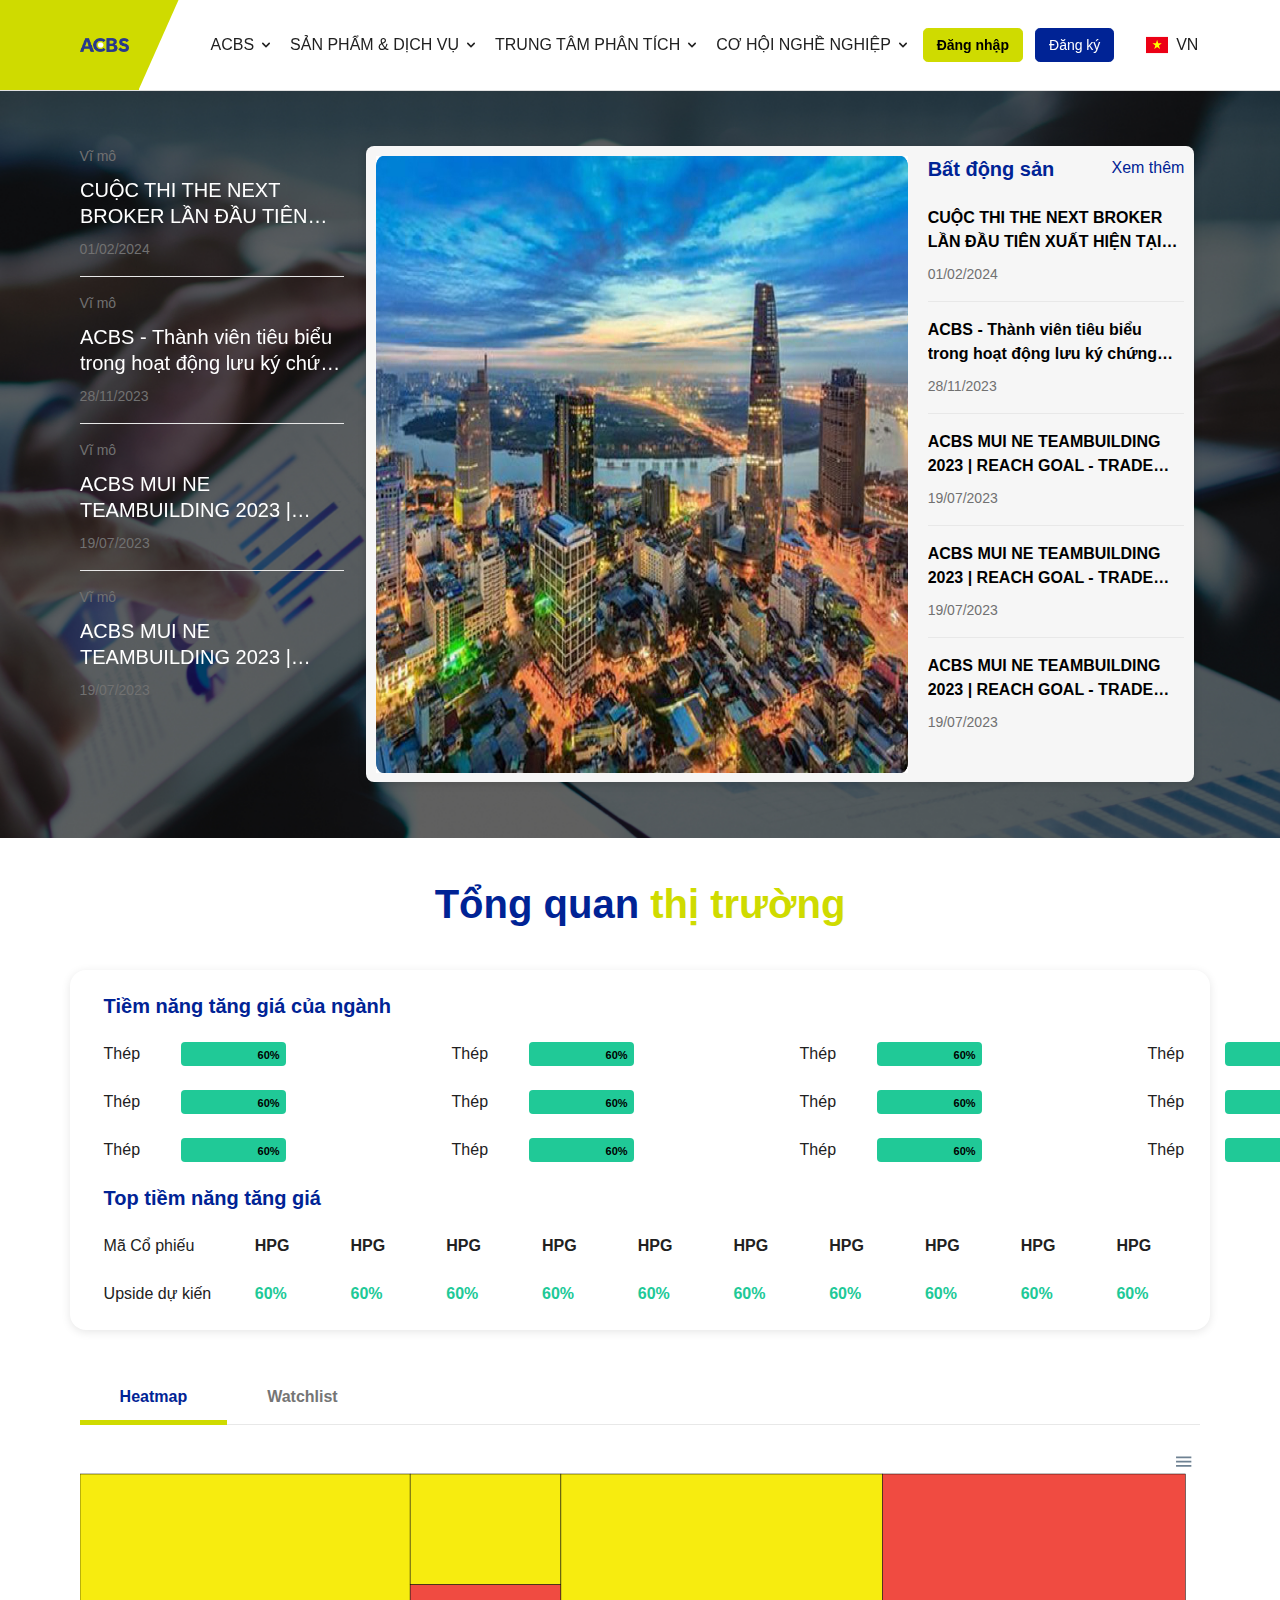
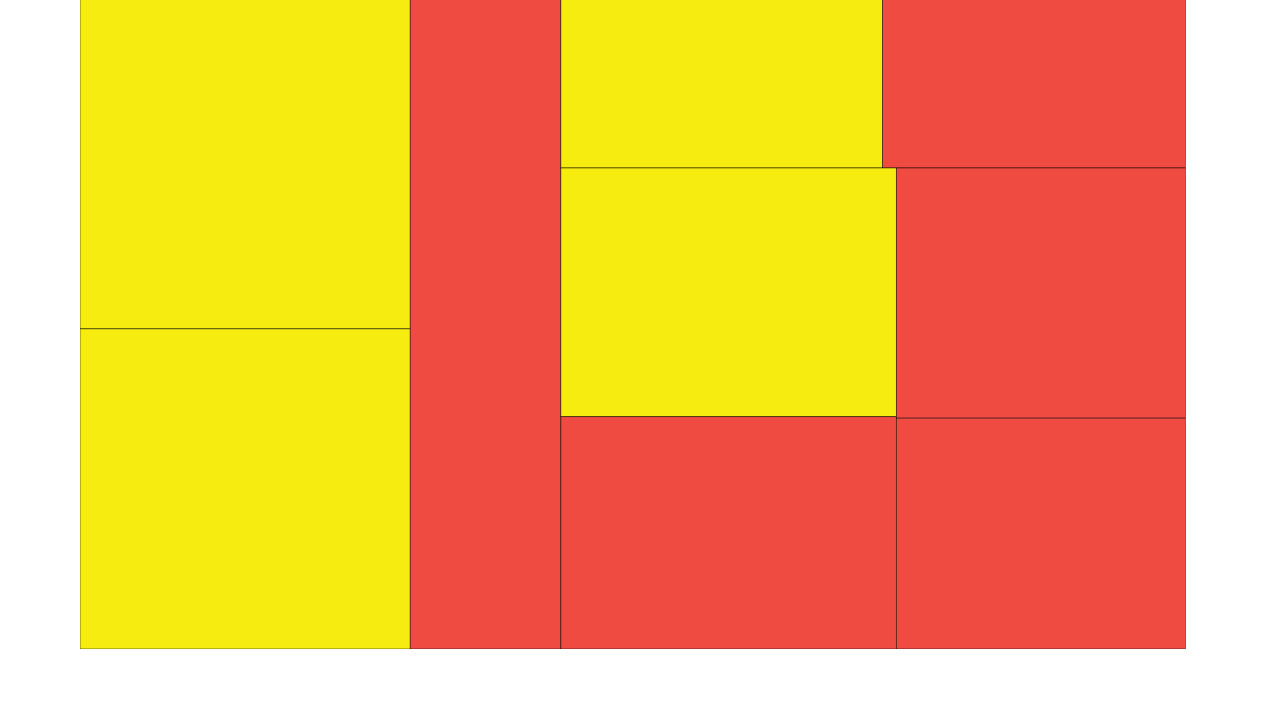
==== index.html @ 127794ec "phan tich" ====
<!DOCTYPE html>
<html lang="en">

<head>
    <meta charset="UTF-8">
    <meta name="viewport" content="width=device-width, initial-scale=1.0">
    <title>Document</title>
    <link rel="stylesheet" href="/Templates/css/bootstrap.css" />
    <link rel="stylesheet" href="/Templates/css/main.css" />
    <link rel="stylesheet" href="/Templates/css/update.css" />
    <link rel="stylesheet" href="/css//index.css">
    
    <script src="/Scripts/jquery.cookie.js"></script>
    <script src="/Scripts/jquery.validate.min.js"></script>
    <link rel="shortcut icon" type="image/png" href="/favicon-acbs.png" />
    <!-- Global site tag (gtag.js) - Google Analytics -->
    <script async src="https://www.googletagmanager.com/gtag/js?id=UA-109671357-1"></script>

</head>

<body>
    <header class="border-bottom main-nav-wrap">
        <div class="container">
            <div class="d-flex justify-content-between justify-content-lg-start main-nav">
                <div class="main-logo-bg">
                    <a href="/" class="d-flex align-items-center text-dark text-decoration-none main-logo">
                        <img src="/Templates/img/logo-1.png" alt="" class="img-fluid">
                    </a>
                </div>
                <ul class="nav ps-4 col-12 col-lg-auto me-lg-auto mb-2 justify-content-center mb-md-0 d-none d-lg-flex"
                    id="main-menu">
                    <li class="nav-item d-flex has-dropdown"><a href="#"
                            class="nav-link px-2 link-dark-blue d-flex align-items-center text-uppercase">ACBS<svg
                                xmlns="http://www.w3.org/2000/svg" class="icon size-16 ms-1" viewBox="0 0 20 20"
                                fill="currentColor">
                                <path fill-rule="evenodd"
                                    d="M5.293 7.293a1 1 0 011.414 0L10 10.586l3.293-3.293a1 1 0 111.414 1.414l-4 4a1 1 0 01-1.414 0l-4-4a1 1 0 010-1.414z"
                                    clip-rule="evenodd"></path>
                            </svg></a>
                        <div class="main-nav-mega-wrap">
                            <div class="main-nav-mega container">
                                <div class="row">
                                    <div class="col-3 megamenu__item">
                                        <div class="megamenu__item__content">
                                            <h3>Giới thiệu</h3>
                                            <p></p>
                                            <ul>
                                                <li><a href="/gioi-thieu/tong-quan">Tổng quan</a></li>
                                                <li><a href="/gioi-thieu/ban-dieu-hanh">Ban điều hành</a></li>
                                                <li><a href="/gioi-thieu/lich-su-phat-trien">Lịch sử phát triển</a></li>
                                            </ul>
                                        </div>
                                    </div>
                                    <div class="col-3 megamenu__item">
                                        <div class="megamenu__item__content">
                                            <h3>Công bố thông tin</h3>
                                            <p></p>
                                            <ul>
                                                <li><a href="/cong-bo-thong-tin">Bản tin công bố</a></li>
                                                <li><a href="/cong-bo-thong-tin/theo-ngay">Danh mục ký quỹ</a></li>
                                            </ul>
                                        </div>
                                    </div>
                                    <div class="col-3 megamenu__item">
                                        <div class="megamenu__item__content">
                                            <h3>Tin tức &amp; Sự kiện</h3>
                                            <p></p>
                                            <ul>
                                                <li><a href="/tin-tuc/thong-bao-tu-acbs">Thông báo từ ACBS</a></li>
                                                <li><a href="/tin-tuc/tin-doanh-nghiep-niem-yet">Tin doanh nghiệp niêm
                                                        yết</a></li>
                                            </ul>
                                        </div>
                                    </div>
                                    <div class="col-3 megamenu__item">
                                        <div class="megamenu__item__content">
                                            <h3>Hệ thống chi nhánh</h3>
                                            <p></p>
                                            <ul>
                                                <li><a href="/lien-he">Kết nối với chúng tôi</a></li>
                                            </ul>
                                        </div>
                                    </div>
                                </div>
                            </div>
                        </div>
                    </li>
                    <li class="nav-item d-flex has-dropdown"><a href="#"
                            class="nav-link px-2 link-dark-blue d-flex align-items-center text-uppercase">SẢN PHẨM &amp;
                            DỊCH VỤ<svg xmlns="http://www.w3.org/2000/svg" class="icon size-16 ms-1" viewBox="0 0 20 20"
                                fill="currentColor">
                                <path fill-rule="evenodd"
                                    d="M5.293 7.293a1 1 0 011.414 0L10 10.586l3.293-3.293a1 1 0 111.414 1.414l-4 4a1 1 0 01-1.414 0l-4-4a1 1 0 010-1.414z"
                                    clip-rule="evenodd"></path>
                            </svg></a>
                        <div class="main-nav-mega-wrap">
                            <div class="main-nav-mega container">
                                <div class="row">
                                    <div class="col-3 megamenu__item">
                                        <div class="megamenu__item__content">
                                            <h3>Dịch vụ chứng khoán</h3>
                                            <p> </p>
                                            <ul>
                                                <li><a href="/san-pham/ckny/quy-dinh-giao-dich-1074-P708F3CF8">Chứng
                                                        khoán niêm yết</a></li>
                                                <li><a href="/san-pham/ckny/chung-chi-quy-mo--etf-1069-PFC2C7C47">Chứng
                                                        chỉ quỹ mở &amp; ETF</a></li>
                                                <li><a
                                                        href="san-pham/ckny/trai-phieu-doanh-nghiep-rieng-le-1198-PC54E7837">Trái
                                                        phiếu doanh nghiệp</a></li>
                                            </ul>
                                        </div>
                                    </div>
                                    <div class="col-3 megamenu__item">
                                        <div class="megamenu__item__content">
                                            <h3>Tài trợ giao dịch</h3>
                                            <p> </p>
                                            <ul>
                                                <li><a href=" /san-pham/tiht/giao-dich-ky-quy-1107-PE58CC5CA">Giao dịch
                                                        ký quỹ</a></li>
                                                <li><a href="/san-pham/tiht/margint+-1108-PB9D487A3">Margin T+</a></li>
                                                <li><a href="/san-pham/tiht/ung-tien-ngay-t-1109-P8F1D4362">Ứng tiền
                                                        ngày T</a></li>
                                                <li><a href="https://acbs.com.vn/san-pham/tiht/margin14-1193-P9A3D4583">Margin
                                                        T14</a></li>
                                            </ul>
                                        </div>
                                    </div>
                                    <div class="col-3 megamenu__item">
                                        <div class="megamenu__item__content">
                                            <h3>Hỗ trợ và tiện ích</h3>
                                            <p> </p>
                                            <ul>
                                                <li><a href="/san-pham/ttgd/bieu-phi-1120-PC6036A69">Biểu phí</a></li>
                                                <li><a
                                                        href="/san-pham/ttgd/giao-dich-chung-khoan-niem-yet-1154-PE8B1CBD0">Hướng
                                                        dẫn sử dụng</a></li>
                                                <li><a href="/san-pham/ttgd/huong-dan-nha-dau-tu-moi-1121-P3A15C7D0">Hướng
                                                        dẫn nhà đầu tư mới</a></li>
                                            </ul>
                                        </div>
                                    </div>
                                    <div class="col-3 megamenu__item">
                                        <div class="megamenu__item__content">
                                            <h3>Sản phẩm định chế</h3>
                                            <p></p>
                                            <ul>
                                                <li><a href="/khach-hang-dinh-che">Xem thêm</a></li>
                                            </ul>
                                        </div>
                                    </div>
                                </div>
                            </div>
                        </div>
                    </li>
                    <li class="nav-item d-flex has-dropdown"><a href="#"
                            class="nav-link px-2 link-dark-blue d-flex align-items-center text-uppercase">TRUNG TÂM PHÂN
                            TÍCH<svg xmlns="http://www.w3.org/2000/svg" class="icon size-16 ms-1" viewBox="0 0 20 20"
                                fill="currentColor">
                                <path fill-rule="evenodd"
                                    d="M5.293 7.293a1 1 0 011.414 0L10 10.586l3.293-3.293a1 1 0 111.414 1.414l-4 4a1 1 0 01-1.414 0l-4-4a1 1 0 010-1.414z"
                                    clip-rule="evenodd"></path>
                            </svg></a>
                        <div class="main-nav-mega-wrap">
                            <div class="main-nav-mega container">
                                <div class="row">
                                    <div class="col-3 megamenu__item">
                                        <div class="megamenu__item__content">
                                            <h3>Báo cáo doanh nghiệp</h3>
                                            <p></p>
                                            <ul>
                                                <li><a href="/trung-tam-phan-tich/bao-cao-doanh-nghiep">Xem chi tiết</a>
                                                </li>
                                            </ul>
                                        </div>
                                    </div>
                                    <div class="col-3 megamenu__item">
                                        <div class="megamenu__item__content">
                                            <h3>Báo cáo tổng quan</h3>
                                            <p></p>
                                            <ul>
                                                <li><a href="/trung-tam-phan-tich/bao-cao-tong-quan">Xem chi tiết</a>
                                                </li>
                                            </ul>
                                        </div>
                                    </div>
                                    <div class="col-3 megamenu__item">
                                        <div class="megamenu__item__content">
                                            <h3>Báo cáo chứng quyền</h3>
                                            <p></p>
                                            <ul>
                                                <li><a href="/trung-tam-phan-tich/bao-cao-chung-quyen">Xem chi tiết</a>
                                                </li>
                                            </ul>
                                        </div>
                                    </div>
                                    <div class="col-3 megamenu__item">
                                        <div class="megamenu__item__content">
                                            <h3>Báo cáo ngày</h3>
                                            <p></p>
                                            <ul>
                                                <li><a href="/trung-tam-phan-tich/bao-cao-ngay">Xem chi tiết</a></li>
                                            </ul>
                                        </div>
                                    </div>
                                </div>
                            </div>
                        </div>
                    </li>
                    <li class="nav-item d-flex has-dropdown"><a href="#"
                            class="nav-link px-2 link-dark-blue d-flex align-items-center text-uppercase">CƠ HỘI NGHỀ
                            NGHIỆP<svg xmlns="http://www.w3.org/2000/svg" class="icon size-16 ms-1" viewBox="0 0 20 20"
                                fill="currentColor">
                                <path fill-rule="evenodd"
                                    d="M5.293 7.293a1 1 0 011.414 0L10 10.586l3.293-3.293a1 1 0 111.414 1.414l-4 4a1 1 0 01-1.414 0l-4-4a1 1 0 010-1.414z"
                                    clip-rule="evenodd"></path>
                            </svg></a>
                        <div class="main-nav-mega-wrap">
                            <div class="main-nav-mega container">
                                <div class="row">
                                    <div class="col-3 megamenu__item">
                                        <div class="megamenu__item__content">
                                            <h3>Tin tuyển dụng</h3>
                                            <p></p>
                                            <ul>
                                                <li><a href="/danh-sach-tuyen-dung">Các cơ hội nghề nghiệp</a></li>
                                                <li><a href="/chuyen-trang-tuyen-dung">Cẩm nang việc làm</a></li>
                                            </ul>
                                        </div>
                                    </div>
                                    <div class="col-3 megamenu__item">
                                        <div class="megamenu__item__content">
                                            <h3>Blog tuyển dụng</h3>
                                            <p></p>
                                            <ul>
                                                <li><a href="/blog-tuyen-dung/moi-truong-lam-viec-acbs">Môi trường làm
                                                        việc ACBS</a></li>
                                                <li><a href="/blog-tuyen-dung/goc-thuc-tap-sinh">Góc thực tập sinh</a>
                                                </li>
                                            </ul>
                                        </div>
                                    </div>
                                    <div class="col-3 megamenu__item">
                                        <div class="megamenu__item__content">
                                            <h3>The Next Broker</h3>
                                            <p></p>
                                            <ul>
                                                <li><a href="https://thenextbroker.acbs.com.vn">Xem chi tiết</a></li>
                                            </ul>
                                        </div>
                                    </div>
                                </div>
                            </div>
                        </div>
                    </li>
                </ul>
                <div class="col-12 col-lg-auto mb-3 mb-lg-0 align-self-center d-none d-lg-block">
                    <a target="_blank" href="https://smart.acbs.com.vn/login"
                        class="btn btn-sm btn-primary-2 mx-1 Common_Text_8" style="text-decoration:none;">Đăng nhập</a>
                    <a target="_blank" href="https://s-eyes.acbs.com.vn/"
                        class="btn btn-sm btn-primary mx-1 Common_Text_9" style="text-decoration:none;">Đăng ký</a>
                </div>
                <div class="dropdown text-end ms-4 align-self-center d-lg-block">
                    <a href="#"
                        class="d-flex align-items-center link-dark-blue text-decoration-none py-2 px-1 flag-language-active"
                        id="dropdownUser1" data-bs-toggle="dropdown" aria-expanded="false"><img
                            src="/Templates/img/flag/flag-vn.svg" alt="Viet nam" class="" width="22" height="22">
                        <div class="ms-2 me-1">VN</div> <svg xmlns="http://www.w3.org/2000/svg" class="icon size-16"
                            viewBox="0 0 20 20" fill="currentColor">
                            <path fill-rule="evenodd"
                                d="M5.293 7.293a1 1 0 011.414 0L10 10.586l3.293-3.293a1 1 0 111.414 1.414l-4 4a1 1 0 01-1.414 0l-4-4a1 1 0 010-1.414z"
                                clip-rule="evenodd"></path>
                        </svg>
                    </a>
                    <ul class="dropdown-menu text-small acb-dropdown dropdown-menu-end" aria-labelledby="dropdownUser1"
                        style="">
                        <li class="">
                            <a class="dropdown-item d-flex align-items-center py-1 flag-language flag-language-vn current"
                                href="#" onclick="changeLang(this, 'VN');">
                                <img src="/Templates/img/flag/flag-vn.svg" alt="Viet nam" class="" width="22"
                                    height="22">
                                <div class="ms-2 me-1 font-sm">Tiếng Việt</div>
                            </a>
                        </li>
                        <li class="">
                            <a class="dropdown-item d-flex align-items-center py-1 flag-language flag-language-en"
                                href="#" onclick="changeLang(this, 'EN');">
                                <img src="/Templates/img/flag/flag-gb.svg" alt="English" class="" width="22"
                                    height="22">
                                <div class="ms-2 me-1 font-sm">Tiếng Anh</div>
                            </a>
                        </li>
                    </ul>
                </div>
                <div class="align-self-center d-block d-lg-none">
                    <button class="hamburger hamburger--squeeze main-menu-hamburger mt-2" type="button"
                        data-bs-toggle="offcanvas" data-bs-target="#offcanvasRight" aria-controls="offcanvasRight">
                        <span class="hamburger-box">
                            <span class="hamburger-inner"></span>
                        </span>
                    </button>
                </div>
            </div>
        </div>
    </header>
    <section class="page-heading is-big banner-img"
        style="background-image: url(&quot;img/phan-tich-chung-khoan-header.jpg&quot;);">
        <div class="container ">
            <div class=" justify-content-center">
                <div class="d-flex justify-content-between">
                    <div class="col-12 col-lg-4 col-xl-3 pr-3 ">
                        <div class="news-widget">
                            <div class="news-widget-title-and-links pb-4">

                                <ul class="relevant-news-list" id="cat-r-mtlv">
                                    <li class="py-3">
                                        <div class="news-type"> Vĩ mô </div>
                                        <a href="/blog-tuyen-dung/chi-tiet/cuoc-thi-the-next-broker-lan-dau-tien-xuat-hien-tai-acbs-1015000030-B8D0D5827"
                                            class="h5 fw-normal mb-0 text-white reveal  banner-short-desc show link-news ">
                                            CUỘC THI THE NEXT BROKER LẦN ĐẦU TIÊN XUẤT HIỆN TẠI ACBS </a>
                                        <div class="news-date"> 01/02/2024 </div>
                                    </li>
                                    <li class="py-3">
                                        <div class="news-type"> Vĩ mô </div>
                                        <a href="/blog-tuyen-dung/chi-tiet/acbs---thanh-vien-tieu-bieu-trong-hoat-dong-luu-ky-chung-khoan-nam-2023--1015000029-BAC1204FF"
                                            class="h5 fw-normal mb-0 text-white reveal  banner-short-desc show link-news ">
                                            ACBS - Thành viên tiêu biểu trong hoạt động lưu ký chứng khoán năm 2023 </a>
                                        <div class="news-date"> 28/11/2023 </div>
                                    </li>
                                    <li class="py-3">
                                        <div class="news-type"> Vĩ mô </div>
                                        <a href="/blog-tuyen-dung/chi-tiet/acbs-mui-ne-teambuilding-2023-|-reach-goal---trade-squad-1015000028-B144E2929"
                                            class="h5 fw-normal mb-0 text-white reveal  banner-short-desc show link-news ">
                                            ACBS MUI NE TEAMBUILDING 2023 | REACH GOAL - TRADE SQUAD </a>
                                        <div class="news-date"> 19/07/2023 </div>
                                    </li>
                                    <li class="py-3">
                                        <div class="news-type"> Vĩ mô </div>
                                        <a href="/blog-tuyen-dung/chi-tiet/acbs-mui-ne-teambuilding-2023-|-reach-goal---trade-squad-1015000028-B144E2929"
                                            class="h5 fw-normal mb-0 text-white reveal  banner-short-desc show link-news ">
                                            ACBS MUI NE TEAMBUILDING 2023 | REACH GOAL - TRADE SQUAD </a>
                                        <div class="news-date"> 19/07/2023 </div>
                                    </li>
                                </ul>
                                <!-- LOAD MORE BUTTON -->
                                <div class="mt-3 d-flex flex-column justify-content-center">
                                    <div class="loadmore-cta loadmore-cta--small" style="display: none;">
                                        <a href="/blog-tuyen-dung/moi-truong-lam-viec-acbs"
                                            class="h5 fw-normal mb-0 text-white reveal mt-3 banner-short-desc show"></a>

                                    </div>
                                </div>
                            </div>

                        </div>
                    </div>
                    <div class="col-12 col-lg-8 col-xl-9 pl-3 p-3">
                        <div class=" layout-news-outstanding row">
                            <div class="col-12 col-lg-7 col-xl-8">
                                <img src="img/bat-dong-san.jpg" alt="" class="img-news-outstanding ">
                            </div>
                            <div class="col-12 col-lg-5 col-xl-4">
                                <div class="d-flex justify-content-between">
                                    <div class="text-primary h5 fw-bold"> Bất động sản</div>
                                    <div class="dd"><a href="#">Xem thêm</a></div>
                                </div>
                                <div class="news-widget">
                                    <div class="news-widget-title-and-links pb-4">

                                        <ul class="relevant-news-list" id="cat-r-mtlv">
                                            <li class="py-3 "> <a
                                                    href="/blog-tuyen-dung/chi-tiet/cuoc-thi-the-next-broker-lan-dau-tien-xuat-hien-tai-acbs-1015000030-B8D0D5827"
                                                    class="nacbs-title link-news-outstanding  "> CUỘC THI THE NEXT
                                                    BROKER LẦN ĐẦU TIÊN
                                                    XUẤT HIỆN TẠI ACBS </a>
                                                <div class="news-date"> 01/02/2024 </div>
                                            </li>
                                            <li class="py-3 "> <a
                                                    href="/blog-tuyen-dung/chi-tiet/acbs---thanh-vien-tieu-bieu-trong-hoat-dong-luu-ky-chung-khoan-nam-2023--1015000029-BAC1204FF"
                                                    class="nacbs-title link-news-outstanding  "> ACBS - Thành viên tiêu
                                                    biểu trong hoạt
                                                    động lưu ký chứng khoán năm 2023 </a>
                                                <div class="news-date"> 28/11/2023 </div>
                                            </li>
                                            <li class="py-3 "> <a
                                                    href="/blog-tuyen-dung/chi-tiet/acbs-mui-ne-teambuilding-2023-|-reach-goal---trade-squad-1015000028-B144E2929"
                                                    class="nacbs-title link-news-outstanding  "> ACBS MUI NE
                                                    TEAMBUILDING 2023 | REACH
                                                    GOAL - TRADE SQUAD </a>
                                                <div class="news-date"> 19/07/2023 </div>
                                            </li>
                                            <li class="py-3 "> <a
                                                    href="/blog-tuyen-dung/chi-tiet/acbs-mui-ne-teambuilding-2023-|-reach-goal---trade-squad-1015000028-B144E2929"
                                                    class="nacbs-title link-news-outstanding  "> ACBS MUI NE
                                                    TEAMBUILDING 2023 | REACH
                                                    GOAL - TRADE SQUAD </a>
                                                <div class="news-date"> 19/07/2023 </div>
                                            </li>
                                            <li class="py-3 "> <a
                                                    href="/blog-tuyen-dung/chi-tiet/acbs-mui-ne-teambuilding-2023-|-reach-goal---trade-squad-1015000028-B144E2929"
                                                    class="nacbs-title link-news-outstanding  "> ACBS MUI NE
                                                    TEAMBUILDING 2023 | REACH
                                                    GOAL - TRADE SQUAD </a>
                                                <div class="news-date"> 19/07/2023 </div>
                                            </li>
                                        </ul>
                                        <!-- LOAD MORE BUTTON -->

                                    </div>

                                </div>

                            </div>


                        </div>

                    </div>
                </div>
            </div>
        </div>
    </section>
    <section class="py-40">
        <div class="container px-4 px-md-3 text-center">
            <h2 class="h1 fw-bold text-primary mb-0">
                Tổng quan<span class="text-primary-2"> thị trường</span>
            </h2>
        </div>

    </section>
    <section>
        <div class="container">
            <div class="row layout-total-official-field">
                <div class="w-100">
                    <h5 class="text-base text-primary font-semibold w-100">Tiềm năng tăng giá của ngành</h5>
                    <div class="layout-potential-growth-branch">
                        <div class="d-flex justify-content-between">
                            Thép
                            <div class="percent-100">
                                <div class="hundredth-number">
                                    60%
                                </div>

                            </div>
                        </div>
                        <div class="d-flex justify-content-between">
                            Thép
                            <div class="percent-100">
                                <div class="hundredth-number">
                                    60%
                                </div>

                            </div>
                        </div>
                        <div class="d-flex justify-content-between">
                            Thép
                            <div class="percent-100">
                                <div class="hundredth-number">
                                    60%
                                </div>

                            </div>
                        </div>
                        <div class="d-flex justify-content-between">
                            Thép
                            <div class="percent-100">
                                <div class="hundredth-number">
                                    60%
                                </div>

                            </div>
                        </div>
                        <div class="d-flex justify-content-between">
                            Thép
                            <div class="percent-100">
                                <div class="hundredth-number">
                                    60%
                                </div>

                            </div>
                        </div>
                        <div class="d-flex justify-content-between">
                            Thép
                            <div class="percent-100">
                                <div class="hundredth-number">
                                    60%
                                </div>

                            </div>
                        </div>
                        <div class="d-flex justify-content-between">
                            Thép
                            <div class="percent-100">
                                <div class="hundredth-number">
                                    60%
                                </div>

                            </div>
                        </div>
                        <div class="d-flex justify-content-between">
                            Thép
                            <div class="percent-100">
                                <div class="hundredth-number">
                                    60%
                                </div>

                            </div>
                        </div>
                        <div class="d-flex justify-content-between">
                            Thép
                            <div class="percent-100">
                                <div class="hundredth-number">
                                    60%
                                </div>

                            </div>
                        </div>
                        <div class="d-flex justify-content-between">
                            Thép
                            <div class="percent-100">
                                <div class="hundredth-number">
                                    60%
                                </div>

                            </div>
                        </div>
                        <div class="d-flex justify-content-between">
                            Thép
                            <div class="percent-100">
                                <div class="hundredth-number">
                                    60%
                                </div>

                            </div>
                        </div>
                        <div class="d-flex justify-content-between">
                            Thép
                            <div class="percent-100">
                                <div class="hundredth-number">
                                    60%
                                </div>

                            </div>
                        </div>

                    </div>
                </div>
                <div class="w-100 d-flex flex flex-wrap w-100 gap-4">
                    <div class="text-base text-primary font-semibold w-100">Top tiềm năng tăng giá</div>
                    <div class="layout-potential-price-increase">
                        <div class="d-flex flex flex-wrap w-176 gap-4 ">
                            <div class="w-100 ">Mã Cổ phiếu</div>
                            <div class="w-100">Upside dự kiến</div>
                        </div>
                        <div class="w-100 d-flex justify-content-between">
                            <div class="d-flex flex flex-wrap w-60 gap-4 ">
                                <div class="w-100 fw-bold">HPG</div>
                                <div class="w-100 fw-bold text-green">60%</div>
                            </div>
                            <div class="d-flex flex flex-wrap w-60 gap-4 ">
                                <div class="w-100 fw-bold">HPG</div>
                                <div class="w-100 fw-bold text-green">60%</div>
                            </div>
                            <div class="d-flex flex flex-wrap w-60 gap-4 ">
                                <div class="w-100 fw-bold">HPG</div>
                                <div class="w-100 fw-bold text-green">60%</div>
                            </div>
                            <div class="d-flex flex flex-wrap w-60 gap-4 ">
                                <div class="w-100 fw-bold">HPG</div>
                                <div class="w-100 fw-bold text-green">60%</div>
                            </div>
                            <div class="d-flex flex flex-wrap w-60 gap-4 ">
                                <div class="w-100 fw-bold">HPG</div>
                                <div class="w-100 fw-bold text-green">60%</div>
                            </div>
                            <div class="d-flex flex flex-wrap w-60 gap-4 ">
                                <div class="w-100 fw-bold">HPG</div>
                                <div class="w-100 fw-bold text-green">60%</div>
                            </div>

                            <div class="d-flex flex flex-wrap w-60 gap-4 ">
                                <div class="w-100 fw-bold">HPG</div>
                                <div class="w-100 fw-bold text-green">60%</div>
                            </div>
                            <div class="d-flex flex flex-wrap w-60 gap-4 ">
                                <div class="w-100 fw-bold">HPG</div>
                                <div class="w-100 fw-bold text-green">60%</div>
                            </div>
                            <div class="d-flex flex flex-wrap w-60 gap-4 ">
                                <div class="w-100 fw-bold">HPG</div>
                                <div class="w-100 fw-bold text-green">60%</div>
                            </div>
                            <div class="d-flex flex flex-wrap w-60 gap-4 ">
                                <div class="w-100 fw-bold">HPG</div>
                                <div class="w-100 fw-bold text-green">60%</div>
                            </div>
                        </div>
                    </div>
                </div>
            </div>
        </div>

    </section>
    <section class="py-40">
        <div class="container">
            <ul class="nav nav-pills mb-4 navtabs-s1" role="tablist">
                <li class="nav-item">
                    <a class="nav-link active" href="#heatmap"   id="heatmap-tab" data-toggle="tab"  aria-controls="heatmap" aria-selected="true"><span
                            class="AnalysisCenter_Text_14">Heatmap</span></a>
                </li>
                <li class="nav-item">
                    <a class="nav-link " href="#watchlist"  id="watchlist-tab" data-toggle="tab"  aria-controls="watchlist" aria-selected="true"><span
                            class="AnalysisCenter_Text_15">Watchlist</span></a>
                </li>
            </ul>
            <div class="tab-content" id="myTabContent">
                <div class="tab-pane fade show active" id="heatmap" role="tabpanel" aria-labelledby="heatmap-tab">
                    <div id="chart">

                    </div>
                </div>
                <div class="tab-pane fade" id="watchlist" role="tabpanel" aria-labelledby="watchlist-tab">..safsd.</div>
                
              </div>
        </div>
        
    </section>
     
    <script src="/Templates/js/popper.min.js"></script>
    <script src="/Templates/js/bootstrap.min.js"></script>
    <script src="/Templates/js/simple-scrollbar.min.js"></script>
    <script src="/Templates/js/swiper-bundle.min.js"></script>
    <script src="/Templates/js/bootstrap-select.min.js"></script>
    <script src="/Templates/js/bootstrap-datepicker.min.js"></script>
    <script src="/Templates/js/bootstrap-datepicker.vi.min.js"></script>
    <!-- <script defer src="js/counterup.js"></script> -->
    <script src="/Scripts/index.js"></script>
    <script src="/Templates/js/main.js"></script>
    <script src="/Scripts/Apps/app.js?v=2024061713"></script>
    <script src="/mokupData//get-stock-code.js"></script>
    <script src="/js/apexcharts.js"></script>
    <script src="/mokupData/datamapTree.js"></script>
    <script src="/js/treemap.js"></script>
</body>

</html>
---- Templates/css/main.css ----
@charset "UTF-8";
:root {
    --header-height: 90px;
}

@media (max-width: 1199.98px) {
    :root {
        --header-height: 70px;
    }
}

@media (max-width: 991.98px) {
    :root {
        --header-height: 60px;
    }
}

a {
    transition: color 0.1s ease-in;
}

.link-dark-blue {
    color: var(--bs-gray-900);
}

.link-dark-blue:focus,
.link-dark-blue:hover {
    color: var(--bs-primary);
}

.link-white-lemon {
    color: #fff;
}

.link-white-lemon:focus,
.link-white-lemon:hover {
    color: var(--bs-primary-2);
}

.svg-icon {
    display: inline-block;
    font-size: inherit;
    height: 1em;
    width: 1em;
    overflow: visible;
    vertical-align: -0.125em;
}

.svg-icon.icon-medium {
    height: 1.25em;
    width: 1.25em;
    vertical-align: -15%;
}

.reveal {
    opacity: 0;
    transform: translateY(40px);
    transition: transform 1.5s cubic-bezier(0.19, 1, 0.22, 1), opacity 1s cubic-bezier(0.19, 1, 0.22, 1);
    transition-delay: 0.2s;
    will-change: transform;
}

.reveal.show {
    opacity: 1;
    transform: translateY(0);
}

.page-s1 {
    padding-top: 80px;
}

.heading-s1 {
    position: relative;
    z-index: 1;
    display: flex;
    align-items: center;
    margin-bottom: 1rem;
}

.heading-s1:after {
    content: "";
    margin-left: 20px;
    height: 1px;
    width: 100%;
    background-color: var(--bs-primary-2);
}

.heading-s1-tt {
    white-space: nowrap;
    margin-bottom: 0;
}

.font-sm {
    font-size: 0.875rem;
}

.fs-14 {
    font-size: 14px;
}

.fs-12 {
    font-size: 12px;
}

.w-100 {
    width: 100%;
}

.text-gray-100 {
    color: var(--bs-gray-100);
}

.text-gray-200 {
    color: var(--bs-gray-200);
}

.text-gray-300 {
    color: var(--bs-gray-300);
}

.text-gray-400 {
    color: var(--bs-gray-400);
}

.text-gray-500 {
    color: var(--bs-gray-500);
}

.text-gray-600 {
    color: var(--bs-gray-600);
}

.text-gray-700 {
    color: var(--bs-gray-700);
}

.text-gray-800 {
    color: var(--bs-gray-800);
}

.text-gray-900 {
    color: var(--bs-gray-900);
}

.lead {
    font-size: 1.125rem;
}

@media (max-width: 575.98px) {
    .lead {
        font-size: 1rem;
    }
}

.section-normal {
    padding: 90px 0;
}

.section-normal.less-space {
    padding: 50px 0;
}

.section-normal-title {
    margin-bottom: 40px;
}

@media (max-width: 575.98px) {
    .section-normal {
        padding: 40px 0;
    }
    .section-normal.less-space {
        padding: 30px 0;
    }
    .section-normal-title {
        margin-bottom: 30px;
    }
}

.line-camp3 {
    display: -webkit-box;
    -webkit-line-clamp: 3;
    -webkit-box-orient: vertical;
    overflow: hidden;
}

.tag {
    display: inline-block;
    height: 22px;
    line-height: 22px;
    text-align: center;
    padding: 0 8px;
    font-weight: 700;
}

.tag .icon {
    vertical-align: -10%;
}

.tag-green {
    background-color: #cfdb00;
    color: rgba(0, 0, 0, 0.85);
}

.tag-red {
    background-color: #dc3545;
    background-color: #7f00d1;
    color: rgba(255, 255, 255, 0.85);
}

.tag-black {
    background-color: rgba(0, 0, 0, 0.9);
    color: #fff;
}

html {
    -moz-osx-font-smoothing: grayscale;
    text-rendering: optimizeLegibility;
}

.page-heading {
    min-height: 320px;
    padding: 40px 0;
    display: flex;
    align-items: center;
    justify-content: center;
    background-size: cover;
    background-repeat: no-repeat;
    background-position: center;
    position: relative;
    z-index: 1;
}

.page-heading:after {
    content: "";
    position: absolute;
    inset: 0;
    z-index: -1;
    /* background-color: rgba(0, 0, 0, 0.5); */
}

.page-heading.is-big {
    min-height: 500px;
}

@media (max-width: 575.98px) {
    .page-heading {
        min-height: 220px;
        padding: 30px 0;
    }
    .page-heading.is-big {
        min-height: 350px;
        padding: 40px 0;
    }
}

.navtabs-s1 {
    display: flex;
    flex-flow: row nowrap;
    background-color: #eee;
    padding: 5px;
}

.navtabs-s1 .nav-item {
    flex: 1 1 0px;
}

.navtabs-s1 .nav-link {
    padding: 12px 5px;
    text-align: center;
    font-weight: 700;
    color: #757575;
    border-radius: 0;
}

.navtabs-s1 .nav-link.active {
    color: #212121;
}

@media (max-width: 575.98px) {
    .navtabs-s1 {
        display: flex;
        flex-flow: row wrap;
        background-color: #eee;
        padding: 5px;
        font-size: 14px;
        width: 100%;
    }
    .navtabs-s1 .nav-item {
        display: flex;
        flex: 1 1 100%;
        min-width: 100%;
    }
    .navtabs-s1 .nav-link {
        width: 100%;
        padding: 10px 5px;
        line-height: 1.2;
        text-align: center;
    }
}

body {
    padding-top: var(--header-height);
}

.main-nav-wrap {
    z-index: 1030;
    background-color: #fff;
    position: fixed;
    top: 0;
    left: 0;
    right: 0;
    transform: translateZ(0);
    will-change: transform;
    transition: transform 0.5s, background-color 0.2s;
    box-shadow: inset 0 -1px 0 rgba(255, 255, 255, 0.2);
}

.main-nav-wrap.is-hidden {
    transform: translateY(-100%);
}

.main-nav {
    height: var(--header-height);
}

.main-logo-bg {
    height: var(--header-height);
    display: flex;
    align-items: center;
    justify-content: center;
    padding-right: 50px;
    position: relative;
    z-index: 1;
    width: 170px;
}

.main-logo-bg:after {
    content: "";
    position: absolute;
    background-color: var(--bs-lemon);
    right: 40px;
    top: 0;
    bottom: 0;
    left: -1000px;
    z-index: -1;
}

.main-logo-bg:before {
    content: "";
    position: absolute;
    background-color: var(--bs-lemon);
    right: 0;
    width: 40px;
    bottom: 0;
    top: 0;
    -webkit-clip-path: polygon(0 0, 0 100%, 100% 0);
    clip-path: polygon(0 0, 0 100%, 100% 0);
}

@media (max-width: 1199.98px) {
    .main-logo-bg {
        width: 130px;
        padding-right: 40px;
    }
    .main-logo-bg:after {
        right: 30px;
    }
    .main-logo-bg:before {
        width: 30px;
    }
    .main-nav .nav-item {
        font-size: 15px;
    }
}

.main-nav-mega-wrap {
    position: absolute;
    top: 100%;
    width: 100%;
    left: 0;
    right: 0;
    border-bottom: 1px solid rgba(0, 0, 0, 0.1);
    visibility: hidden;
    opacity: 0;
    pointer-events: none;
    padding-top: 60px;
    transition-duration: 120ms;
    transition-timing-function: cubic-bezier(0.455, 0.03, 0.515, 0.955);
    transition-property: background-color, opacity, visibility;
    background-color: #efefef;
    background-image: url(../img/acbs-drop-bg.svg);
    background-repeat: no-repeat;
    background-position: right bottom;
}

.nav-item {
    border-bottom: 3px solid transparent;
    border-top: 3px solid transparent;
}

.nav-item .icon {
    transform: rotate(0);
    transition: transform 0.2s ease-in;
}

.nav-item.is-active {
    border-bottom: 3px solid #cfdb00;
}

.nav-item.is-active .main-nav-mega-wrap {
    opacity: 1;
    pointer-events: auto;
    visibility: visible;
}

.nav-item.is-active .icon {
    transform: rotate(180deg);
}

.megamenu__item__content {
    padding-right: 30px;
    padding-bottom: 60px;
}

.megamenu__item__content h3 {
    font-size: 22px;
}

.megamenu__item__content p {
    color: var(--bs-gray-600);
}

.megamenu__item__content ul {
    list-style: none;
    display: flex;
    align-items: stretch;
    flex-direction: column;
    margin: 0;
    padding: 0;
}

.megamenu__item__content a {
    position: relative;
    display: inline-block;
}

.megamenu__item__content a:hover::after {
    right: -25px;
}

.megamenu__item__content a::after {
    content: url(../img/acbs-megamenu-arrow.svg);
    position: absolute;
    right: -15px;
    transition: 0.1s ease-out;
    -webkit-user-select: none;
    -moz-user-select: none;
    -ms-user-select: none;
    user-select: none;
    pointer-events: none;
}

.main-menu-offcanvas .accordion-body {
    padding: 25px 30px 0;
}

.main-menu-offcanvas .accordion-button {
    padding: 1.5rem 1.5rem;
}

.main-menu-offcanvas .megamenu__item__content {
    padding-right: 20px;
    padding-bottom: 30px;
}

.main-menu-offcanvas .megamenu__item__content h3 {
    font-size: 20px;
}

.main-menu-offcanvas {
    z-index: 1029;
    background-color: transparent;
}

.main-menu-offcanvas .offcanvas-header {
    height: var(--header-height);
    flex-shrink: 0;
}

.main-menu-offcanvas .offcanvas-body {
    background-color: #fff;
}

.menu-mobile-active .offcanvas-backdrop {
    z-index: 1028;
}

.size-14 {
    width: 14px;
}

.size-16 {
    width: 16px;
}

.acb-dropdown .dropdown-item.current {
    font-weight: 600;
    background-image: url("data:image/svg+xml, %3csvg xmlns='http://www.w3.org/2000/svg' viewBox='0 0 8 8'%3e%3cpath fill='%23292b2c' d='M2.3 6.73L.6 4.53c-.4-1.04.46-1.4 1.1-.8l1.1 1.4 3.4-3.8c.6-.63 1.6-.27 1.2.7l-4 4.6c-.43.5-.8.4-1.1.1z'/%3e%3c/svg%3e");
    background-repeat: no-repeat;
    background-position: right 1rem top 0.6rem;
    background-size: 0.75rem 0.75rem;
}

.acb-dropdown .dropdown-item.active,
.acb-dropdown .dropdown-item:active {
    color: #1e1e1e;
    background-color: #eee;
}

.acbs-direct-message {
    position: fixed;
    width: -webkit-fit-content;
    width: -moz-fit-content;
    width: fit-content;
    bottom: -1px;
    left: 0;
    z-index: 10;
    background: #002395;
    padding: 20px;
    display: flex;
    justify-content: flex-start;
    align-items: center;
    background: url(../img/contact-bg.png);
    background-size: cover;
    background-position: right;
    padding-right: 40px;
    box-sizing: unset;
    background-repeat: no-repeat;
}

.acbs-direct-message img,
.acbs-direct-message span {
    margin-right: 10px;
    color: #fff;
}

.acbs-direct-message p {
    font-weight: 700;
    color: #fff;
    margin-bottom: 0;
}

.acbs-direct-message #triangle-bottomright {
    width: 0;
    height: 0;
    border-bottom: 65px solid #002395;
    border-left: 33px solid transparent;
    position: absolute;
    left: 0;
    transform: translateX(-100%);
}

.acbs-footer {
    padding: 50px 0 0;
}

.footer-highlight {
    display: inline-block;
    padding: 0 5px;
    margin-left: 8px;
    background-color: #cfdb00;
    color: #fff;
    font-weight: 700;
    font-size: 14px;
}

.footer-wrap {
    display: flex;
    flex-flow: row wrap;
}

.footer-item {
    max-width: 500px;
    padding-right: 30px;
}

.footer-item li {
    margin-bottom: 0.3rem;
}

@media (max-width: 575.98px) {
    .footer-item {
        padding-right: 10px;
    }
}

.copyright {
    font-size: 14px;
    border-top: 2px solid #f5f5f5;
    padding: 20px 0;
    margin-top: 20px;
}

.btn-file {
    padding: 12px 15px 12px 25px;
    background-color: #eee;
    color: #424242;
    position: relative;
    z-index: 1;
    margin-left: 17px;
    text-align: left;
}

.btn-file:after {
    content: "";
    width: 34px;
    height: 34px;
    position: absolute;
    background-image: url(../img/tintuc/icon-file.svg);
    background-repeat: no-repeat;
    background-size: 100%;
    left: -17px;
    top: 50%;
    margin-top: -17px;
}

.btn-file:focus,
.btn-file:hover {
    background-color: #e0e0e0;
}

.acbs-dropdown {
    width: 100%;
    padding: 0;
}

.acbs-dropdown .dropdown-menu {
    font-size: 0.875rem;
    padding: 7px;
}

.acbs-dropdown .dropdown-item {
    padding: 5px 8px;
    border-radius: 3px;
}

.acbs-dropdown .dropdown-item.active,
.acbs-dropdown .dropdown-item:active {
    background-color: #f5f5f5;
    color: #424242;
}

.acbs-dropdown .check-mark {
    color: #002395;
}

.acbs-dropdown.style1 .btn {
    background: #fff;
    color: #002395;
    border: 1px solid #cfdb00;
}

.acbs-breadcrumb {
    background-color: #f5f5f5;
    padding: 20px 0;
}

.acbs-breadcrumb .breadcrumb {
    margin-bottom: 0;
    white-space: nowrap;
    flex-flow: row nowrap;
    overflow-y: auto;
    -webkit-overflow-scrolling: auto;
}

.form-control.acbs-input {
    border-radius: 0;
    border-top: none;
    border-left: none;
    border-right: none;
}

.form-control.acbs-input.form-control-sm {
    padding: 4px 8px;
    min-height: 20px;
}

.acbs-input-group {
    position: relative;
}

.acbs-input-group .acbs-input {
    padding-right: 40px;
}

.acbs-input-icon {
    position: absolute;
    right: 0;
    top: 2px;
    background-color: transparent;
    border: none;
    outline: 0;
}

.page-item {
    padding: 0 5px;
}

.page-item.active {
    font-weight: 700;
}

.page-item.func .page-link {
    border: none;
}

.page-item.func .page-link:focus,
.page-item.func .page-link:hover {
    background-color: transparent;
    color: #cfdb00;
}

.page-item.nav .page-link {
    color: #cfdb00;
    font-size: 24px;
    padding: 0 5px;
    line-height: 32px;
}

.page-item.disabled .page-link {
    color: #e0e0e0;
}

.datepicker-soju {
    display: inline-block;
    width: 100px;
    position: relative;
}

.datepicker-soju .icon {
    width: 20px;
    position: absolute;
    top: 5px;
    right: 0;
    color: #002395;
}

.datepicker-soju-input {
    border: none;
    outline: 0;
    padding: 5px 0;
    color: #002395;
    cursor: pointer;
}

.datepicker-soju-input:focus,
.datepicker-soju-input:hover {
    border: none;
    outline: 0;
}

.hamburger {
    padding: 10px 10px;
    display: inline-block;
    cursor: pointer;
    transition-property: opacity, -webkit-filter;
    transition-property: opacity, filter;
    transition-property: opacity, filter, -webkit-filter;
    transition-duration: 0.15s;
    transition-timing-function: linear;
    font: inherit;
    color: inherit;
    text-transform: none;
    background-color: transparent;
    border: 0;
    margin: 0;
    overflow: visible;
}

.hamburger:hover {
    opacity: 0.7;
}

.hamburger.is-active:hover {
    opacity: 0.7;
}

.hamburger.is-active .hamburger-inner,
.hamburger.is-active .hamburger-inner::after,
.hamburger.is-active .hamburger-inner::before {
    background-color: #002395;
}

.hamburger-box {
    width: 32px;
    height: 19px;
    display: inline-block;
    position: relative;
}

.hamburger-inner {
    display: block;
    top: 50%;
    margin-top: -1.5px;
}

.hamburger-inner,
.hamburger-inner::after,
.hamburger-inner::before {
    width: 32px;
    height: 3px;
    background-color: #002395;
    border-radius: 4px;
    position: absolute;
    transition-property: transform;
    transition-duration: 0.15s;
    transition-timing-function: ease;
}

.hamburger-inner::after,
.hamburger-inner::before {
    content: "";
    display: block;
}

.hamburger-inner::before {
    top: -8px;
}

.hamburger-inner::after {
    bottom: -8px;
}

.hamburger--squeeze .hamburger-inner {
    transition-duration: 75ms;
    transition-timing-function: cubic-bezier(0.55, 0.055, 0.675, 0.19);
}

.hamburger--squeeze .hamburger-inner::before {
    transition: top 75ms 0.12s ease, opacity 75ms ease;
}

.hamburger--squeeze .hamburger-inner::after {
    transition: bottom 75ms 0.12s ease, transform 75ms cubic-bezier(0.55, 0.055, 0.675, 0.19);
}

.hamburger--squeeze.is-active .hamburger-inner {
    transform: rotate(45deg);
    transition-delay: 0.12s;
    transition-timing-function: cubic-bezier(0.215, 0.61, 0.355, 1);
}

.hamburger--squeeze.is-active .hamburger-inner::before {
    top: 0;
    opacity: 0;
    transition: top 75ms ease, opacity 75ms 0.12s ease;
}

.hamburger--squeeze.is-active .hamburger-inner::after {
    bottom: 0;
    transform: rotate(-90deg);
    transition: bottom 75ms ease, transform 75ms 0.12s cubic-bezier(0.215, 0.61, 0.355, 1);
}

.ss-wrapper {
    overflow: hidden;
    width: 100%;
    height: 100%;
    position: relative;
    z-index: 1;
    float: left;
}

.ss-content {
    height: 100%;
    width: calc(100% + 18px);
    padding: 0;
    position: relative;
    overflow: auto;
    box-sizing: border-box;
    padding-right: 18px;
}

.ss-content.rtl {
    width: calc(100% + 18px);
    right: auto;
}

.ss-scroll {
    position: relative;
    background: var(--bs-primary-2);
    width: 5px;
    border-radius: 0;
    top: 0;
    z-index: 2;
    cursor: pointer;
    opacity: 0.8;
    transition: opacity 0.25s linear;
}

.ss-container:active .ss-scroll,
.ss-container:hover .ss-scroll {
    opacity: 1;
}

.ss-grabbed {
    -o-user-select: none;
    -ms-user-select: none;
    -moz-user-select: none;
    -webkit-user-select: none;
    user-select: none;
}

@font-face {
    font-family: swiper-icons;
    src: url("data:application/font-woff;charset=utf-8;base64,  [base64]//wADZ2x5ZgAAAywAAADMAAAD2MHtryVoZWFkAAABbAAAADAAAAA2E2+eoWhoZWEAAAGcAAAAHwAAACQC9gDzaG10eAAAAigAAAAZAAAArgJkABFsb2NhAAAC0AAAAFoAAABaFQAUGG1heHAAAAG8AAAAHwAAACAAcABAbmFtZQAAA/gAAAE5AAACXvFdBwlwb3N0AAAFNAAAAGIAAACE5s74hXjaY2BkYGAAYpf5Hu/j+W2+MnAzMYDAzaX6QjD6/4//Bxj5GA8AuRwMYGkAPywL13jaY2BkYGA88P8Agx4j+/8fQDYfA1AEBWgDAIB2BOoAeNpjYGRgYNBh4GdgYgABEMnIABJzYNADCQAACWgAsQB42mNgYfzCOIGBlYGB0YcxjYGBwR1Kf2WQZGhhYGBiYGVmgAFGBiQQkOaawtDAoMBQxXjg/wEGPcYDDA4wNUA2CCgwsAAAO4EL6gAAeNpj2M0gyAACqxgGNWBkZ2D4/wMA+xkDdgAAAHjaY2BgYGaAYBkGRgYQiAHyGMF8FgYHIM3DwMHABGQrMOgyWDLEM1T9/w8UBfEMgLzE////P/5//f/V/xv+r4eaAAeMbAxwIUYmIMHEgKYAYjUcsDAwsLKxc3BycfPw8jEQA/[base64]/uznmfPFBNODM2K7MTQ45YEAZqGP81AmGGcF3iPqOop0r1SPTaTbVkfUe4HXj97wYE+yNwWYxwWu4v1ugWHgo3S1XdZEVqWM7ET0cfnLGxWfkgR42o2PvWrDMBSFj/IHLaF0zKjRgdiVMwScNRAoWUoH78Y2icB/yIY09An6AH2Bdu/UB+yxopYshQiEvnvu0dURgDt8QeC8PDw7Fpji3fEA4z/PEJ6YOB5hKh4dj3EvXhxPqH/SKUY3rJ7srZ4FZnh1PMAtPhwP6fl2PMJMPDgeQ4rY8YT6Gzao0eAEA409DuggmTnFnOcSCiEiLMgxCiTI6Cq5DZUd3Qmp10vO0LaLTd2cjN4fOumlc7lUYbSQcZFkutRG7g6JKZKy0RmdLY680CDnEJ+UMkpFFe1RN7nxdVpXrC4aTtnaurOnYercZg2YVmLN/d/gczfEimrE/fs/bOuq29Zmn8tloORaXgZgGa78yO9/cnXm2BpaGvq25Dv9S4E9+5SIc9PqupJKhYFSSl47+Qcr1mYNAAAAeNptw0cKwkAAAMDZJA8Q7OUJvkLsPfZ6zFVERPy8qHh2YER+3i/BP83vIBLLySsoKimrqKqpa2hp6+jq6RsYGhmbmJqZSy0sraxtbO3sHRydnEMU4uR6yx7JJXveP7WrDycAAAAAAAH//wACeNpjYGRgYOABYhkgZgJCZgZNBkYGLQZtIJsFLMYAAAw3ALgAeNolizEKgDAQBCchRbC2sFER0YD6qVQiBCv/H9ezGI6Z5XBAw8CBK/m5iQQVauVbXLnOrMZv2oLdKFa8Pjuru2hJzGabmOSLzNMzvutpB3N42mNgZGBg4GKQYzBhYMxJLMlj4GBgAYow/P/PAJJhLM6sSoWKfWCAAwDAjgbRAAB42mNgYGBkAIIbCZo5IPrmUn0hGA0AO8EFTQAA");
    font-weight: 400;
    font-style: normal;
}

:root {
    --swiper-theme-color: #007aff;
}

.swiper {
    margin-left: auto;
    margin-right: auto;
    position: relative;
    overflow: hidden;
    list-style: none;
    padding: 0;
    z-index: 1;
}

.swiper-vertical > .swiper-wrapper {
    flex-direction: column;
}

.swiper-wrapper {
    position: relative;
    width: 100%;
    height: 100%;
    z-index: 1;
    display: flex;
    transition-property: transform;
    box-sizing: content-box;
}

.swiper-android .swiper-slide,
.swiper-wrapper {
    transform: translate3d(0, 0, 0);
}

.swiper-pointer-events {
    touch-action: pan-y;
}

.swiper-pointer-events.swiper-vertical {
    touch-action: pan-x;
}

.swiper-slide {
    flex-shrink: 0;
    width: 100%;
    height: 100%;
    position: relative;
    transition-property: transform;
}

.swiper-slide-invisible-blank {
    visibility: hidden;
}

.swiper-autoheight,
.swiper-autoheight .swiper-slide {
    height: auto;
}

.swiper-autoheight .swiper-wrapper {
    align-items: flex-start;
    transition-property: transform, height;
}

.swiper-3d,
.swiper-3d.swiper-css-mode .swiper-wrapper {
    perspective: 1200px;
}

.swiper-3d .swiper-cube-shadow,
.swiper-3d .swiper-slide,
.swiper-3d .swiper-slide-shadow,
.swiper-3d .swiper-slide-shadow-bottom,
.swiper-3d .swiper-slide-shadow-left,
.swiper-3d .swiper-slide-shadow-right,
.swiper-3d .swiper-slide-shadow-top,
.swiper-3d .swiper-wrapper {
    transform-style: preserve-3d;
}

.swiper-3d .swiper-slide-shadow,
.swiper-3d .swiper-slide-shadow-bottom,
.swiper-3d .swiper-slide-shadow-left,
.swiper-3d .swiper-slide-shadow-right,
.swiper-3d .swiper-slide-shadow-top {
    position: absolute;
    left: 0;
    top: 0;
    width: 100%;
    height: 100%;
    pointer-events: none;
    z-index: 10;
}

.swiper-3d .swiper-slide-shadow {
    background: rgba(0, 0, 0, 0.15);
}

.swiper-3d .swiper-slide-shadow-left {
    background-image: linear-gradient(to left, rgba(0, 0, 0, 0.5), rgba(0, 0, 0, 0));
}

.swiper-3d .swiper-slide-shadow-right {
    background-image: linear-gradient(to right, rgba(0, 0, 0, 0.5), rgba(0, 0, 0, 0));
}

.swiper-3d .swiper-slide-shadow-top {
    background-image: linear-gradient(to top, rgba(0, 0, 0, 0.5), rgba(0, 0, 0, 0));
}

.swiper-3d .swiper-slide-shadow-bottom {
    background-image: linear-gradient(to bottom, rgba(0, 0, 0, 0.5), rgba(0, 0, 0, 0));
}

.swiper-css-mode > .swiper-wrapper {
    overflow: auto;
    scrollbar-width: none;
    -ms-overflow-style: none;
}

.swiper-css-mode > .swiper-wrapper::-webkit-scrollbar {
    display: none;
}

.swiper-css-mode > .swiper-wrapper > .swiper-slide {
    scroll-snap-align: start start;
}

.swiper-horizontal.swiper-css-mode > .swiper-wrapper {
    -webkit-scroll-snap-type: x mandatory;
    -ms-scroll-snap-type: x mandatory;
    scroll-snap-type: x mandatory;
}

.swiper-vertical.swiper-css-mode > .swiper-wrapper {
    -webkit-scroll-snap-type: y mandatory;
    -ms-scroll-snap-type: y mandatory;
    scroll-snap-type: y mandatory;
}

.swiper-centered > .swiper-wrapper::before {
    content: "";
    flex-shrink: 0;
    order: 9999;
}

.swiper-centered.swiper-horizontal > .swiper-wrapper > .swiper-slide:first-child {
    -webkit-margin-start: var(--swiper-centered-offset-before);
    margin-inline-start: var(--swiper-centered-offset-before);
}

.swiper-centered.swiper-horizontal > .swiper-wrapper::before {
    height: 100%;
    min-height: 1px;
    width: var(--swiper-centered-offset-after);
}

.swiper-centered.swiper-vertical > .swiper-wrapper > .swiper-slide:first-child {
    -webkit-margin-before: var(--swiper-centered-offset-before);
    margin-block-start: var(--swiper-centered-offset-before);
}

.swiper-centered.swiper-vertical > .swiper-wrapper::before {
    width: 100%;
    min-width: 1px;
    height: var(--swiper-centered-offset-after);
}

.swiper-centered > .swiper-wrapper > .swiper-slide {
    scroll-snap-align: center center;
}

.swiper-virtual.swiper-css-mode .swiper-wrapper::after {
    content: "";
    position: absolute;
    left: 0;
    top: 0;
    pointer-events: none;
}

.swiper-virtual.swiper-css-mode.swiper-horizontal .swiper-wrapper::after {
    height: 1px;
    width: var(--swiper-virtual-size);
}

.swiper-virtual.swiper-css-mode.swiper-vertical .swiper-wrapper::after {
    width: 1px;
    height: var(--swiper-virtual-size);
}

:root {
    --swiper-navigation-size: 44px;
}

.swiper-button-next,
.swiper-button-prev {
    position: absolute;
    top: 50%;
    width: calc(var(--swiper-navigation-size) / 44 * 27);
    height: var(--swiper-navigation-size);
    margin-top: calc(0px - (var(--swiper-navigation-size) / 2));
    z-index: 10;
    cursor: pointer;
    display: flex;
    align-items: center;
    justify-content: center;
    color: var(--swiper-navigation-color, var(--swiper-theme-color));
}

.swiper-button-next.swiper-button-disabled,
.swiper-button-prev.swiper-button-disabled {
    opacity: 0.35;
    cursor: auto;
    pointer-events: none;
}

.swiper-button-next:after,
.swiper-button-prev:after {
    font-family: swiper-icons;
    font-size: var(--swiper-navigation-size);
    text-transform: none !important;
    letter-spacing: 0;
    text-transform: none;
    font-variant: initial;
    line-height: 1;
}

.swiper-button-prev,
.swiper-rtl .swiper-button-next {
    left: 10px;
    right: auto;
}

.swiper-button-prev:after,
.swiper-rtl .swiper-button-next:after {
    content: "prev";
}

.swiper-button-next,
.swiper-rtl .swiper-button-prev {
    right: 10px;
    left: auto;
}

.swiper-button-next:after,
.swiper-rtl .swiper-button-prev:after {
    content: "next";
}

.swiper-button-lock {
    display: none;
}

.swiper-pagination {
    position: absolute;
    text-align: center;
    transition: 0.3s opacity;
    transform: translate3d(0, 0, 0);
    z-index: 10;
}

.swiper-pagination.swiper-pagination-hidden {
    opacity: 0;
}

.swiper-horizontal > .swiper-pagination-bullets,
.swiper-pagination-bullets.swiper-pagination-horizontal,
.swiper-pagination-custom,
.swiper-pagination-fraction {
    bottom: 10px;
    left: 0;
    width: 100%;
}

.swiper-pagination-bullets-dynamic {
    overflow: hidden;
    font-size: 0;
}

.swiper-pagination-bullets-dynamic .swiper-pagination-bullet {
    transform: scale(0.33);
    position: relative;
}

.swiper-pagination-bullets-dynamic .swiper-pagination-bullet-active {
    transform: scale(1);
}

.swiper-pagination-bullets-dynamic .swiper-pagination-bullet-active-main {
    transform: scale(1);
}

.swiper-pagination-bullets-dynamic .swiper-pagination-bullet-active-prev {
    transform: scale(0.66);
}

.swiper-pagination-bullets-dynamic .swiper-pagination-bullet-active-prev-prev {
    transform: scale(0.33);
}

.swiper-pagination-bullets-dynamic .swiper-pagination-bullet-active-next {
    transform: scale(0.66);
}

.swiper-pagination-bullets-dynamic .swiper-pagination-bullet-active-next-next {
    transform: scale(0.33);
}

.swiper-pagination-bullet {
    width: var(--swiper-pagination-bullet-width, var(--swiper-pagination-bullet-size, 8px));
    height: var(--swiper-pagination-bullet-height, var(--swiper-pagination-bullet-size, 8px));
    display: inline-block;
    border-radius: 50%;
    background: var(--swiper-pagination-bullet-inactive-color, #000);
    opacity: var(--swiper-pagination-bullet-inactive-opacity, 0.2);
}

button.swiper-pagination-bullet {
    border: none;
    margin: 0;
    padding: 0;
    box-shadow: none;
    -webkit-appearance: none;
    -moz-appearance: none;
    appearance: none;
}

.swiper-pagination-clickable .swiper-pagination-bullet {
    cursor: pointer;
}

.swiper-pagination-bullet:only-child {
    display: none !important;
}

.swiper-pagination-bullet-active {
    opacity: var(--swiper-pagination-bullet-opacity, 1);
    background: var(--swiper-pagination-color, var(--swiper-theme-color));
}

.swiper-pagination-vertical.swiper-pagination-bullets,
.swiper-vertical > .swiper-pagination-bullets {
    right: 10px;
    top: 50%;
    transform: translate3d(0, -50%, 0);
}

.swiper-pagination-vertical.swiper-pagination-bullets .swiper-pagination-bullet,
.swiper-vertical > .swiper-pagination-bullets .swiper-pagination-bullet {
    margin: var(--swiper-pagination-bullet-vertical-gap, 6px) 0;
    display: block;
}

.swiper-pagination-vertical.swiper-pagination-bullets.swiper-pagination-bullets-dynamic,
.swiper-vertical > .swiper-pagination-bullets.swiper-pagination-bullets-dynamic {
    top: 50%;
    transform: translateY(-50%);
    width: 8px;
}

.swiper-pagination-vertical.swiper-pagination-bullets.swiper-pagination-bullets-dynamic .swiper-pagination-bullet,
.swiper-vertical > .swiper-pagination-bullets.swiper-pagination-bullets-dynamic .swiper-pagination-bullet {
    display: inline-block;
    transition: 0.2s transform, 0.2s top;
}

.swiper-horizontal > .swiper-pagination-bullets .swiper-pagination-bullet,
.swiper-pagination-horizontal.swiper-pagination-bullets .swiper-pagination-bullet {
    margin: 0 var(--swiper-pagination-bullet-horizontal-gap, 4px);
}

.swiper-horizontal > .swiper-pagination-bullets.swiper-pagination-bullets-dynamic,
.swiper-pagination-horizontal.swiper-pagination-bullets.swiper-pagination-bullets-dynamic {
    left: 50%;
    transform: translateX(-50%);
    white-space: nowrap;
}

.swiper-horizontal > .swiper-pagination-bullets.swiper-pagination-bullets-dynamic .swiper-pagination-bullet,
.swiper-pagination-horizontal.swiper-pagination-bullets.swiper-pagination-bullets-dynamic .swiper-pagination-bullet {
    transition: 0.2s transform, 0.2s left;
}

.swiper-horizontal.swiper-rtl > .swiper-pagination-bullets-dynamic .swiper-pagination-bullet {
    transition: 0.2s transform, 0.2s right;
}

.swiper-pagination-progressbar {
    background: rgba(0, 0, 0, 0.25);
    position: absolute;
}

.swiper-pagination-progressbar .swiper-pagination-progressbar-fill {
    background: var(--swiper-pagination-color, var(--swiper-theme-color));
    position: absolute;
    left: 0;
    top: 0;
    width: 100%;
    height: 100%;
    transform: scale(0);
    transform-origin: left top;
}

.swiper-rtl .swiper-pagination-progressbar .swiper-pagination-progressbar-fill {
    transform-origin: right top;
}

.swiper-horizontal > .swiper-pagination-progressbar,
.swiper-pagination-progressbar.swiper-pagination-horizontal,
.swiper-pagination-progressbar.swiper-pagination-vertical.swiper-pagination-progressbar-opposite,
.swiper-vertical > .swiper-pagination-progressbar.swiper-pagination-progressbar-opposite {
    width: 100%;
    height: 4px;
    left: 0;
    top: 0;
}

.swiper-horizontal > .swiper-pagination-progressbar.swiper-pagination-progressbar-opposite,
.swiper-pagination-progressbar.swiper-pagination-horizontal.swiper-pagination-progressbar-opposite,
.swiper-pagination-progressbar.swiper-pagination-vertical,
.swiper-vertical > .swiper-pagination-progressbar {
    width: 4px;
    height: 100%;
    left: 0;
    top: 0;
}

.swiper-pagination-lock {
    display: none;
}

.swiper-scrollbar {
    border-radius: 10px;
    position: relative;
    -ms-touch-action: none;
    background: rgba(0, 0, 0, 0.1);
}

.swiper-horizontal > .swiper-scrollbar {
    position: absolute;
    left: 1%;
    bottom: 3px;
    z-index: 50;
    height: 5px;
    width: 98%;
}

.swiper-vertical > .swiper-scrollbar {
    position: absolute;
    right: 3px;
    top: 1%;
    z-index: 50;
    width: 5px;
    height: 98%;
}

.swiper-scrollbar-drag {
    height: 100%;
    width: 100%;
    position: relative;
    background: rgba(0, 0, 0, 0.5);
    border-radius: 10px;
    left: 0;
    top: 0;
}

.swiper-scrollbar-cursor-drag {
    cursor: move;
}

.swiper-scrollbar-lock {
    display: none;
}

.swiper-zoom-container {
    width: 100%;
    height: 100%;
    display: flex;
    justify-content: center;
    align-items: center;
    text-align: center;
}

.swiper-zoom-container > canvas,
.swiper-zoom-container > img,
.swiper-zoom-container > svg {
    max-width: 100%;
    max-height: 100%;
    object-fit: contain;
}

.swiper-slide-zoomed {
    cursor: move;
}

.swiper-lazy-preloader {
    width: 42px;
    height: 42px;
    position: absolute;
    left: 50%;
    top: 50%;
    margin-left: -21px;
    margin-top: -21px;
    z-index: 10;
    transform-origin: 50%;
    -webkit-animation: swiper-preloader-spin 1s infinite linear;
    animation: swiper-preloader-spin 1s infinite linear;
    box-sizing: border-box;
    border: 4px solid var(--swiper-preloader-color, var(--swiper-theme-color));
    border-radius: 50%;
    border-top-color: transparent;
}

.swiper-lazy-preloader-white {
    --swiper-preloader-color: #fff;
}

.swiper-lazy-preloader-black {
    --swiper-preloader-color: #000;
}

@-webkit-keyframes swiper-preloader-spin {
    100% {
        transform: rotate(360deg);
    }
}

@keyframes swiper-preloader-spin {
    100% {
        transform: rotate(360deg);
    }
}

.swiper .swiper-notification {
    position: absolute;
    left: 0;
    top: 0;
    pointer-events: none;
    opacity: 0;
    z-index: -1000;
}

.swiper-free-mode > .swiper-wrapper {
    transition-timing-function: ease-out;
    margin: 0 auto;
}

.swiper-grid > .swiper-wrapper {
    flex-wrap: wrap;
}

.swiper-grid-column > .swiper-wrapper {
    flex-wrap: wrap;
    flex-direction: column;
}

.swiper-fade.swiper-free-mode .swiper-slide {
    transition-timing-function: ease-out;
}

.swiper-fade .swiper-slide {
    pointer-events: none;
    transition-property: opacity;
}

.swiper-fade .swiper-slide .swiper-slide {
    pointer-events: none;
}

.swiper-fade .swiper-slide-active,
.swiper-fade .swiper-slide-active .swiper-slide-active {
    pointer-events: auto;
}

.swiper-cube {
    overflow: visible;
}

.swiper-cube .swiper-slide {
    pointer-events: none;
    -webkit-backface-visibility: hidden;
    backface-visibility: hidden;
    z-index: 1;
    visibility: hidden;
    transform-origin: 0 0;
    width: 100%;
    height: 100%;
}

.swiper-cube .swiper-slide .swiper-slide {
    pointer-events: none;
}

.swiper-cube.swiper-rtl .swiper-slide {
    transform-origin: 100% 0;
}

.swiper-cube .swiper-slide-active,
.swiper-cube .swiper-slide-active .swiper-slide-active {
    pointer-events: auto;
}

.swiper-cube .swiper-slide-active,
.swiper-cube .swiper-slide-next,
.swiper-cube .swiper-slide-next + .swiper-slide,
.swiper-cube .swiper-slide-prev {
    pointer-events: auto;
    visibility: visible;
}

.swiper-cube .swiper-slide-shadow-bottom,
.swiper-cube .swiper-slide-shadow-left,
.swiper-cube .swiper-slide-shadow-right,
.swiper-cube .swiper-slide-shadow-top {
    z-index: 0;
    -webkit-backface-visibility: hidden;
    backface-visibility: hidden;
}

.swiper-cube .swiper-cube-shadow {
    position: absolute;
    left: 0;
    bottom: 0;
    width: 100%;
    height: 100%;
    opacity: 0.6;
    z-index: 0;
}

.swiper-cube .swiper-cube-shadow:before {
    content: "";
    background: #000;
    position: absolute;
    left: 0;
    top: 0;
    bottom: 0;
    right: 0;
    -webkit-filter: blur(50px);
    filter: blur(50px);
}

.swiper-flip {
    overflow: visible;
}

.swiper-flip .swiper-slide {
    pointer-events: none;
    -webkit-backface-visibility: hidden;
    backface-visibility: hidden;
    z-index: 1;
}

.swiper-flip .swiper-slide .swiper-slide {
    pointer-events: none;
}

.swiper-flip .swiper-slide-active,
.swiper-flip .swiper-slide-active .swiper-slide-active {
    pointer-events: auto;
}

.swiper-flip .swiper-slide-shadow-bottom,
.swiper-flip .swiper-slide-shadow-left,
.swiper-flip .swiper-slide-shadow-right,
.swiper-flip .swiper-slide-shadow-top {
    z-index: 0;
    -webkit-backface-visibility: hidden;
    backface-visibility: hidden;
}

.swiper-creative .swiper-slide {
    -webkit-backface-visibility: hidden;
    backface-visibility: hidden;
    overflow: hidden;
    transition-property: transform, opacity, height;
}

.swiper-cards {
    overflow: visible;
}

.swiper-cards .swiper-slide {
    transform-origin: center bottom;
    -webkit-backface-visibility: hidden;
    backface-visibility: hidden;
    overflow: hidden;
}

@-webkit-keyframes bs-notify-fadeOut {
    0% {
        opacity: 0.9;
    }
    100% {
        opacity: 0;
    }
}

@keyframes bs-notify-fadeOut {
    0% {
        opacity: 0.9;
    }
    100% {
        opacity: 0;
    }
}

.bootstrap-select > select.bs-select-hidden,
select.bs-select-hidden,
select.selectpicker {
    display: none !important;
}

.bootstrap-select {
    width: 220px;
    vertical-align: middle;
}

.bootstrap-select > .dropdown-toggle {
    position: relative;
    width: 100%;
    text-align: right;
    white-space: nowrap;
    display: inline-flex;
    align-items: center;
    justify-content: space-between;
}

.bootstrap-select > .dropdown-toggle:after {
    margin-top: -1px;
}

.bootstrap-select > .dropdown-toggle.bs-placeholder,
.bootstrap-select > .dropdown-toggle.bs-placeholder:active,
.bootstrap-select > .dropdown-toggle.bs-placeholder:focus,
.bootstrap-select > .dropdown-toggle.bs-placeholder:hover {
    color: #616161;
}

.bootstrap-select > .dropdown-toggle.bs-placeholder.btn-danger,
.bootstrap-select > .dropdown-toggle.bs-placeholder.btn-danger:active,
.bootstrap-select > .dropdown-toggle.bs-placeholder.btn-danger:focus,
.bootstrap-select > .dropdown-toggle.bs-placeholder.btn-danger:hover,
.bootstrap-select > .dropdown-toggle.bs-placeholder.btn-dark,
.bootstrap-select > .dropdown-toggle.bs-placeholder.btn-dark:active,
.bootstrap-select > .dropdown-toggle.bs-placeholder.btn-dark:focus,
.bootstrap-select > .dropdown-toggle.bs-placeholder.btn-dark:hover,
.bootstrap-select > .dropdown-toggle.bs-placeholder.btn-info,
.bootstrap-select > .dropdown-toggle.bs-placeholder.btn-info:active,
.bootstrap-select > .dropdown-toggle.bs-placeholder.btn-info:focus,
.bootstrap-select > .dropdown-toggle.bs-placeholder.btn-info:hover,
.bootstrap-select > .dropdown-toggle.bs-placeholder.btn-primary,
.bootstrap-select > .dropdown-toggle.bs-placeholder.btn-primary:active,
.bootstrap-select > .dropdown-toggle.bs-placeholder.btn-primary:focus,
.bootstrap-select > .dropdown-toggle.bs-placeholder.btn-primary:hover,
.bootstrap-select > .dropdown-toggle.bs-placeholder.btn-secondary,
.bootstrap-select > .dropdown-toggle.bs-placeholder.btn-secondary:active,
.bootstrap-select > .dropdown-toggle.bs-placeholder.btn-secondary:focus,
.bootstrap-select > .dropdown-toggle.bs-placeholder.btn-secondary:hover,
.bootstrap-select > .dropdown-toggle.bs-placeholder.btn-success,
.bootstrap-select > .dropdown-toggle.bs-placeholder.btn-success:active,
.bootstrap-select > .dropdown-toggle.bs-placeholder.btn-success:focus,
.bootstrap-select > .dropdown-toggle.bs-placeholder.btn-success:hover {
    color: rgba(255, 255, 255, 0.5);
}

.bootstrap-select > select {
    position: absolute !important;
    bottom: 0;
    left: 50%;
    display: block !important;
    width: 0.5px !important;
    height: 100% !important;
    padding: 0 !important;
    opacity: 0 !important;
    border: none;
    z-index: 0 !important;
}

.bootstrap-select > select.mobile-device {
    top: 0;
    left: 0;
    display: block !important;
    width: 100% !important;
    z-index: 2 !important;
}

.bootstrap-select.is-invalid .dropdown-toggle,
.error .bootstrap-select .dropdown-toggle,
.has-error .bootstrap-select .dropdown-toggle,
.was-validated .bootstrap-select select:invalid + .dropdown-toggle {
    border-color: #b94a48;
}

.bootstrap-select.is-valid .dropdown-toggle,
.was-validated .bootstrap-select select:valid + .dropdown-toggle {
    border-color: #28a745;
}

.bootstrap-select.fit-width {
    width: auto !important;
}

.bootstrap-select:not([class*="col-"]):not([class*="form-control"]):not(.input-group-btn) {
    width: 220px;
}

.bootstrap-select .dropdown-toggle:focus,
.bootstrap-select > select.mobile-device:focus + .dropdown-toggle {
    outline: thin dotted #333 !important;
    outline: 5px auto -webkit-focus-ring-color !important;
    outline-offset: -2px;
}

.bootstrap-select.form-control {
    margin-bottom: 0;
    padding: 0;
    border: none;
    height: auto;
}

:not(.input-group) > .bootstrap-select.form-control:not([class*="col-"]) {
    width: 100%;
}

.bootstrap-select.form-control.input-group-btn {
    float: none;
    z-index: auto;
}

.form-inline .bootstrap-select,
.form-inline .bootstrap-select.form-control:not([class*="col-"]) {
    width: auto;
}

.bootstrap-select:not(.input-group-btn),
.bootstrap-select[class*="col-"] {
    float: none;
    display: inline-block;
    margin-left: 0;
}

.bootstrap-select.dropdown-menu-right,
.bootstrap-select[class*="col-"].dropdown-menu-right,
.row .bootstrap-select[class*="col-"].dropdown-menu-right {
    float: right;
}

.form-group .bootstrap-select,
.form-horizontal .bootstrap-select,
.form-inline .bootstrap-select {
    margin-bottom: 0;
}

.form-group-lg .bootstrap-select.form-control,
.form-group-sm .bootstrap-select.form-control {
    padding: 0;
}

.form-group-lg .bootstrap-select.form-control .dropdown-toggle,
.form-group-sm .bootstrap-select.form-control .dropdown-toggle {
    height: 100%;
    font-size: inherit;
    line-height: inherit;
    border-radius: inherit;
}

.bootstrap-select.form-control-lg .dropdown-toggle,
.bootstrap-select.form-control-sm .dropdown-toggle {
    font-size: inherit;
    line-height: inherit;
    border-radius: inherit;
}

.bootstrap-select.form-control-sm .dropdown-toggle {
    padding: 0.35rem 0.8rem;
}

.bootstrap-select.form-control-lg .dropdown-toggle {
    padding: 0.5rem 1.25rem;
}

.form-inline .bootstrap-select .form-control {
    width: 100%;
}

.bootstrap-select.disabled,
.bootstrap-select > .disabled {
    cursor: not-allowed;
}

.bootstrap-select.disabled:focus,
.bootstrap-select > .disabled:focus {
    outline: 0 !important;
}

.bootstrap-select.bs-container {
    position: absolute;
    top: 0;
    left: 0;
    height: 0 !important;
    padding: 0 !important;
}

.bootstrap-select.bs-container .dropdown-menu {
    z-index: 1060;
}

.bootstrap-select .dropdown-toggle .filter-option {
    position: static;
    top: 0;
    left: 0;
    float: left;
    height: 100%;
    width: 100%;
    text-align: left;
    overflow: hidden;
    flex: 0 1 auto;
}

.bs3.bootstrap-select .dropdown-toggle .filter-option {
    padding-right: inherit;
}

.input-group .bs3-has-addon.bootstrap-select .dropdown-toggle .filter-option {
    position: absolute;
    padding-top: inherit;
    padding-bottom: inherit;
    padding-left: inherit;
    float: none;
}

.input-group .bs3-has-addon.bootstrap-select .dropdown-toggle .filter-option .filter-option-inner {
    padding-right: inherit;
}

.bootstrap-select .dropdown-toggle .filter-option-inner-inner {
    overflow: hidden;
}

.bootstrap-select .dropdown-toggle .filter-expand {
    width: 0 !important;
    float: left;
    opacity: 0 !important;
    overflow: hidden;
}

.bootstrap-select .dropdown-toggle .caret {
    position: absolute;
    top: 50%;
    right: 12px;
    margin-top: -2px;
    vertical-align: middle;
}

.bootstrap-select .dropdown-toggle .bs-select-clear-selected {
    position: relative;
    display: block;
    margin-right: 5px;
    text-align: center;
}

.bs3.bootstrap-select .dropdown-toggle .bs-select-clear-selected {
    padding-right: inherit;
}

.bootstrap-select .dropdown-toggle .bs-select-clear-selected span {
    position: relative;
    top: calc(((-1em / 1.5) + 1ex) / 2);
    pointer-events: none;
}

.bs3.bootstrap-select .dropdown-toggle .bs-select-clear-selected span {
    top: auto;
}

.bootstrap-select .dropdown-toggle.bs-placeholder .bs-select-clear-selected {
    display: none;
}

.input-group .bootstrap-select.form-control .dropdown-toggle {
    border-radius: inherit;
}

.bootstrap-select[class*="col-"] .dropdown-toggle {
    width: 100%;
}

.bootstrap-select .dropdown-menu {
    min-width: 100%;
    box-sizing: border-box;

    max-height: 300px !important;
}

.bootstrap-select .dropdown-menu > .inner:focus {
    outline: 0 !important;
}

.bootstrap-select .dropdown-menu.inner {
    position: static;
    float: none;
    border: 0;
    padding: 0;
    margin: 0;
    border-radius: 0;
    box-shadow: none;
}

.bootstrap-select .dropdown-menu li {
    position: relative;
}

.bootstrap-select .dropdown-menu li.active small {
    color: rgba(255, 255, 255, 0.5) !important;
}

.bootstrap-select .dropdown-menu li.disabled a {
    cursor: not-allowed;
}

.bootstrap-select .dropdown-menu li a {
    cursor: pointer;
    -webkit-user-select: none;
    -moz-user-select: none;
    -ms-user-select: none;
    user-select: none;
}

.bootstrap-select .dropdown-menu li a.opt {
    position: relative;
    padding-left: 2.25em;
}

.bootstrap-select .dropdown-menu li a span.check-mark {
    display: none;
}

.bootstrap-select .dropdown-menu li a span.text {
    display: inline-block;
}

.bootstrap-select .dropdown-menu li small {
    padding-left: 0.5em;
}

.bootstrap-select .dropdown-menu .notify {
    position: absolute;
    bottom: 5px;
    width: 96%;
    margin: 0 2%;
    min-height: 26px;
    padding: 3px 5px;
    background: #f5f5f5;
    border: 1px solid #e3e3e3;
    box-shadow: inset 0 1px 1px rgba(0, 0, 0, 0.05);
    pointer-events: none;
    opacity: 0.9;
    box-sizing: border-box;
}

.bootstrap-select .dropdown-menu .notify.fadeOut {
    -webkit-animation: 0.3s linear 750ms forwards bs-notify-fadeOut;
    animation: 0.3s linear 750ms forwards bs-notify-fadeOut;
}

.bootstrap-select .no-results {
    padding: 3px;
    background: #f5f5f5;
    margin: 0 5px;
    white-space: nowrap;
}

.bootstrap-select.fit-width .dropdown-toggle .filter-option {
    position: static;
    display: inline;
    padding: 0;
}

.bootstrap-select.fit-width .dropdown-toggle .filter-option-inner,
.bootstrap-select.fit-width .dropdown-toggle .filter-option-inner-inner {
    display: inline;
}

.bootstrap-select.fit-width .dropdown-toggle .bs-caret:before {
    content: "\00a0";
}

.bootstrap-select.fit-width .dropdown-toggle .caret {
    position: static;
    top: auto;
    margin-top: -1px;
}

.bootstrap-select.show-tick .dropdown-menu .selected span.check-mark {
    position: absolute;
    display: inline-block;
    right: 15px;
    top: 5px;
}

.bootstrap-select.show-tick .dropdown-menu li a span.text {
    margin-right: 34px;
}

.bootstrap-select .bs-ok-default:after {
    content: "";
    display: block;
    width: 0.5em;
    height: 1em;
    border-style: solid;
    border-width: 0 0.2em 0.2em 0;
    transform-style: preserve-3d;
    transform: rotate(45deg);
}

.bootstrap-select.show-menu-arrow.open > .dropdown-toggle,
.bootstrap-select.show-menu-arrow.show > .dropdown-toggle {
    z-index: 1061;
}

.bootstrap-select.show-menu-arrow .dropdown-toggle .filter-option:before {
    content: "";
    border-left: 7px solid transparent;
    border-right: 7px solid transparent;
    border-bottom: 7px solid rgba(204, 204, 204, 0.2);
    position: absolute;
    bottom: -4px;
    left: 9px;
    display: none;
}

.bootstrap-select.show-menu-arrow .dropdown-toggle .filter-option:after {
    content: "";
    border-left: 6px solid transparent;
    border-right: 6px solid transparent;
    border-bottom: 6px solid #fff;
    position: absolute;
    bottom: -4px;
    left: 10px;
    display: none;
}

.bootstrap-select.show-menu-arrow.dropup .dropdown-toggle .filter-option:before {
    bottom: auto;
    top: -4px;
    border-top: 7px solid rgba(204, 204, 204, 0.2);
    border-bottom: 0;
}

.bootstrap-select.show-menu-arrow.dropup .dropdown-toggle .filter-option:after {
    bottom: auto;
    top: -4px;
    border-top: 6px solid #fff;
    border-bottom: 0;
}

.bootstrap-select.show-menu-arrow.pull-right .dropdown-toggle .filter-option:before {
    right: 12px;
    left: auto;
}

.bootstrap-select.show-menu-arrow.pull-right .dropdown-toggle .filter-option:after {
    right: 13px;
    left: auto;
}

.bootstrap-select.show-menu-arrow.open > .dropdown-toggle .filter-option:after,
.bootstrap-select.show-menu-arrow.open > .dropdown-toggle .filter-option:before,
.bootstrap-select.show-menu-arrow.show > .dropdown-toggle .filter-option:after,
.bootstrap-select.show-menu-arrow.show > .dropdown-toggle .filter-option:before {
    display: block;
}

.bs-actionsbox,
.bs-donebutton,
.bs-searchbox {
    padding: 4px 8px;
}

.bs-actionsbox {
    width: 100%;
    box-sizing: border-box;
}

.bs-actionsbox .btn-group {
    display: block;
}

.bs-actionsbox .btn-group button {
    width: 50%;
}

.bs-donebutton {
    float: left;
    width: 100%;
    box-sizing: border-box;
}

.bs-donebutton .btn-group {
    display: block;
}

.bs-donebutton .btn-group button {
    width: 100%;
}

.bs-searchbox + .bs-actionsbox {
    padding: 0 8px 4px;
}

.bs-searchbox .form-control {
    margin-bottom: 0;
    width: 100%;
    float: none;
}

.datepicker {
    border-radius: 4px;
    direction: ltr;
}

.datepicker-inline {
    width: 220px;
}

.datepicker-rtl {
    direction: rtl;
}

.datepicker-rtl.dropdown-menu {
    left: auto;
}

.datepicker-rtl table tr td span {
    float: right;
}

.datepicker-dropdown {
    top: 0;
    left: 0;
    padding: 4px;
}

.datepicker-dropdown:before {
    content: "";
    display: inline-block;
    border-left: 7px solid transparent;
    border-right: 7px solid transparent;
    border-bottom: 7px solid rgba(0, 0, 0, 0.15);
    border-top: 0;
    border-bottom-color: rgba(0, 0, 0, 0.2);
    position: absolute;
}

.datepicker-dropdown:after {
    content: "";
    display: inline-block;
    border-left: 6px solid transparent;
    border-right: 6px solid transparent;
    border-bottom: 6px solid #fff;
    border-top: 0;
    position: absolute;
}

.datepicker-dropdown.datepicker-orient-left:before {
    left: 6px;
}

.datepicker-dropdown.datepicker-orient-left:after {
    left: 7px;
}

.datepicker-dropdown.datepicker-orient-right:before {
    right: 6px;
}

.datepicker-dropdown.datepicker-orient-right:after {
    right: 7px;
}

.datepicker-dropdown.datepicker-orient-bottom:before {
    top: -7px;
}

.datepicker-dropdown.datepicker-orient-bottom:after {
    top: -6px;
}

.datepicker-dropdown.datepicker-orient-top:before {
    bottom: -7px;
    border-bottom: 0;
    border-top: 7px solid rgba(0, 0, 0, 0.15);
}

.datepicker-dropdown.datepicker-orient-top:after {
    bottom: -6px;
    border-bottom: 0;
    border-top: 6px solid #fff;
}

.datepicker table {
    margin: 0;
    -webkit-touch-callout: none;
    -webkit-user-select: none;
    -moz-user-select: none;
    -ms-user-select: none;
    user-select: none;
}

.datepicker table tr td,
.datepicker table tr th {
    text-align: center;
    width: 30px;
    height: 30px;
    border-radius: 4px;
    border: none;
}

.table-striped .datepicker table tr td,
.table-striped .datepicker table tr th {
    background-color: transparent;
}

.datepicker table tr td.new,
.datepicker table tr td.old {
    color: #777;
}

.datepicker table tr td.day:hover,
.datepicker table tr td.focused {
    background: #eee;
    cursor: pointer;
}

.datepicker table tr td.disabled,
.datepicker table tr td.disabled:hover {
    background: 0 0;
    color: #777;
    cursor: default;
}

.datepicker table tr td.highlighted {
    color: #000;
    background-color: #d9edf7;
    border-color: #85c5e5;
    border-radius: 0;
}

.datepicker table tr td.highlighted.focus,
.datepicker table tr td.highlighted:focus {
    color: #000;
    background-color: #afd9ee;
    border-color: #298fc2;
}

.datepicker table tr td.highlighted:hover {
    color: #000;
    background-color: #afd9ee;
    border-color: #52addb;
}

.datepicker table tr td.highlighted.active,
.datepicker table tr td.highlighted:active {
    color: #000;
    background-color: #afd9ee;
    border-color: #52addb;
}

.datepicker table tr td.highlighted.active.focus,
.datepicker table tr td.highlighted.active:focus,
.datepicker table tr td.highlighted.active:hover,
.datepicker table tr td.highlighted:active.focus,
.datepicker table tr td.highlighted:active:focus,
.datepicker table tr td.highlighted:active:hover {
    color: #000;
    background-color: #91cbe8;
    border-color: #298fc2;
}

.datepicker table tr td.highlighted.disabled.focus,
.datepicker table tr td.highlighted.disabled:focus,
.datepicker table tr td.highlighted.disabled:hover,
.datepicker table tr td.highlighted[disabled].focus,
.datepicker table tr td.highlighted[disabled]:focus,
.datepicker table tr td.highlighted[disabled]:hover,
fieldset[disabled] .datepicker table tr td.highlighted.focus,
fieldset[disabled] .datepicker table tr td.highlighted:focus,
fieldset[disabled] .datepicker table tr td.highlighted:hover {
    background-color: #d9edf7;
    border-color: #85c5e5;
}

.datepicker table tr td.highlighted.focused {
    background: #afd9ee;
}

.datepicker table tr td.highlighted.disabled,
.datepicker table tr td.highlighted.disabled:active {
    background: #d9edf7;
    color: #777;
}

.datepicker table tr td.today {
    color: #000;
    background-color: rgba(0, 35, 149, 0.1);
    border-color: #ffb733;
}

.datepicker table tr td.today.focus,
.datepicker table tr td.today:focus {
    color: #000;
    background-color: #ffc966;
    border-color: #b37400;
}

.datepicker table tr td.today:hover {
    color: #000;
    background-color: #ffc966;
    border-color: #f59e00;
}

.datepicker table tr td.today.active,
.datepicker table tr td.today:active {
    color: #000;
    background-color: #ffc966;
    border-color: #f59e00;
}

.datepicker table tr td.today.active.focus,
.datepicker table tr td.today.active:focus,
.datepicker table tr td.today.active:hover,
.datepicker table tr td.today:active.focus,
.datepicker table tr td.today:active:focus,
.datepicker table tr td.today:active:hover {
    color: #000;
    background-color: #ffbc42;
    border-color: #b37400;
}

.datepicker table tr td.today.disabled.focus,
.datepicker table tr td.today.disabled:focus,
.datepicker table tr td.today.disabled:hover,
.datepicker table tr td.today[disabled].focus,
.datepicker table tr td.today[disabled]:focus,
.datepicker table tr td.today[disabled]:hover,
fieldset[disabled] .datepicker table tr td.today.focus,
fieldset[disabled] .datepicker table tr td.today:focus,
fieldset[disabled] .datepicker table tr td.today:hover {
    background-color: rgba(0, 35, 149, 0.1);
    border-color: #ffb733;
}

.datepicker table tr td.today.focused {
    background: #ffc966;
}

.datepicker table tr td.today.disabled,
.datepicker table tr td.today.disabled:active {
    background: rgba(0, 35, 149, 0.1);
    color: #777;
}

.datepicker table tr td.range {
    color: #000;
    background-color: #eee;
    border-color: #bbb;
    border-radius: 0;
}

.datepicker table tr td.range.focus,
.datepicker table tr td.range:focus {
    color: #000;
    background-color: #d5d5d5;
    border-color: #7c7c7c;
}

.datepicker table tr td.range:hover {
    color: #000;
    background-color: #d5d5d5;
    border-color: #9d9d9d;
}

.datepicker table tr td.range.active,
.datepicker table tr td.range:active {
    color: #000;
    background-color: #d5d5d5;
    border-color: #9d9d9d;
}

.datepicker table tr td.range.active.focus,
.datepicker table tr td.range.active:focus,
.datepicker table tr td.range.active:hover,
.datepicker table tr td.range:active.focus,
.datepicker table tr td.range:active:focus,
.datepicker table tr td.range:active:hover {
    color: #000;
    background-color: #c3c3c3;
    border-color: #7c7c7c;
}

.datepicker table tr td.range.disabled.focus,
.datepicker table tr td.range.disabled:focus,
.datepicker table tr td.range.disabled:hover,
.datepicker table tr td.range[disabled].focus,
.datepicker table tr td.range[disabled]:focus,
.datepicker table tr td.range[disabled]:hover,
fieldset[disabled] .datepicker table tr td.range.focus,
fieldset[disabled] .datepicker table tr td.range:focus,
fieldset[disabled] .datepicker table tr td.range:hover {
    background-color: #eee;
    border-color: #bbb;
}

.datepicker table tr td.range.focused {
    background: #d5d5d5;
}

.datepicker table tr td.range.disabled,
.datepicker table tr td.range.disabled:active {
    background: #eee;
    color: #777;
}

.datepicker table tr td.range.highlighted {
    color: #000;
    background-color: #e4eef3;
    border-color: #9dc1d3;
}

.datepicker table tr td.range.highlighted.focus,
.datepicker table tr td.range.highlighted:focus {
    color: #000;
    background-color: #c1d7e3;
    border-color: #4b88a6;
}

.datepicker table tr td.range.highlighted:hover {
    color: #000;
    background-color: #c1d7e3;
    border-color: #73a6c0;
}

.datepicker table tr td.range.highlighted.active,
.datepicker table tr td.range.highlighted:active {
    color: #000;
    background-color: #c1d7e3;
    border-color: #73a6c0;
}

.datepicker table tr td.range.highlighted.active.focus,
.datepicker table tr td.range.highlighted.active:focus,
.datepicker table tr td.range.highlighted.active:hover,
.datepicker table tr td.range.highlighted:active.focus,
.datepicker table tr td.range.highlighted:active:focus,
.datepicker table tr td.range.highlighted:active:hover {
    color: #000;
    background-color: #a8c8d8;
    border-color: #4b88a6;
}

.datepicker table tr td.range.highlighted.disabled.focus,
.datepicker table tr td.range.highlighted.disabled:focus,
.datepicker table tr td.range.highlighted.disabled:hover,
.datepicker table tr td.range.highlighted[disabled].focus,
.datepicker table tr td.range.highlighted[disabled]:focus,
.datepicker table tr td.range.highlighted[disabled]:hover,
fieldset[disabled] .datepicker table tr td.range.highlighted.focus,
fieldset[disabled] .datepicker table tr td.range.highlighted:focus,
fieldset[disabled] .datepicker table tr td.range.highlighted:hover {
    background-color: #e4eef3;
    border-color: #9dc1d3;
}

.datepicker table tr td.range.highlighted.focused {
    background: #c1d7e3;
}

.datepicker table tr td.range.highlighted.disabled,
.datepicker table tr td.range.highlighted.disabled:active {
    background: #e4eef3;
    color: #777;
}

.datepicker table tr td.range.today {
    color: #000;
    background-color: #f7ca77;
    border-color: #f1a417;
}

.datepicker table tr td.range.today.focus,
.datepicker table tr td.range.today:focus {
    color: #000;
    background-color: #f4b747;
    border-color: #815608;
}

.datepicker table tr td.range.today:hover {
    color: #000;
    background-color: #f4b747;
    border-color: #bf800c;
}

.datepicker table tr td.range.today.active,
.datepicker table tr td.range.today:active {
    color: #000;
    background-color: #f4b747;
    border-color: #bf800c;
}

.datepicker table tr td.range.today.active.focus,
.datepicker table tr td.range.today.active:focus,
.datepicker table tr td.range.today.active:hover,
.datepicker table tr td.range.today:active.focus,
.datepicker table tr td.range.today:active:focus,
.datepicker table tr td.range.today:active:hover {
    color: #000;
    background-color: #f2aa25;
    border-color: #815608;
}

.datepicker table tr td.range.today.disabled.focus,
.datepicker table tr td.range.today.disabled:focus,
.datepicker table tr td.range.today.disabled:hover,
.datepicker table tr td.range.today[disabled].focus,
.datepicker table tr td.range.today[disabled]:focus,
.datepicker table tr td.range.today[disabled]:hover,
fieldset[disabled] .datepicker table tr td.range.today.focus,
fieldset[disabled] .datepicker table tr td.range.today:focus,
fieldset[disabled] .datepicker table tr td.range.today:hover {
    background-color: #f7ca77;
    border-color: #f1a417;
}

.datepicker table tr td.range.today.disabled,
.datepicker table tr td.range.today.disabled:active {
    background: #f7ca77;
    color: #777;
}

.datepicker table tr td.selected,
.datepicker table tr td.selected.highlighted {
    color: #fff;
    background-color: #777;
    border-color: #555;
    text-shadow: 0 -1px 0 rgba(0, 0, 0, 0.25);
}

.datepicker table tr td.selected.focus,
.datepicker table tr td.selected.highlighted.focus,
.datepicker table tr td.selected.highlighted:focus,
.datepicker table tr td.selected:focus {
    color: #fff;
    background-color: #5e5e5e;
    border-color: #161616;
}

.datepicker table tr td.selected.highlighted:hover,
.datepicker table tr td.selected:hover {
    color: #fff;
    background-color: #5e5e5e;
    border-color: #373737;
}

.datepicker table tr td.selected.active,
.datepicker table tr td.selected.highlighted.active,
.datepicker table tr td.selected.highlighted:active,
.datepicker table tr td.selected:active {
    color: #fff;
    background-color: #5e5e5e;
    border-color: #373737;
}

.datepicker table tr td.selected.active.focus,
.datepicker table tr td.selected.active:focus,
.datepicker table tr td.selected.active:hover,
.datepicker table tr td.selected.highlighted.active.focus,
.datepicker table tr td.selected.highlighted.active:focus,
.datepicker table tr td.selected.highlighted.active:hover,
.datepicker table tr td.selected.highlighted:active.focus,
.datepicker table tr td.selected.highlighted:active:focus,
.datepicker table tr td.selected.highlighted:active:hover,
.datepicker table tr td.selected:active.focus,
.datepicker table tr td.selected:active:focus,
.datepicker table tr td.selected:active:hover {
    color: #fff;
    background-color: #4c4c4c;
    border-color: #161616;
}

.datepicker table tr td.selected.disabled.focus,
.datepicker table tr td.selected.disabled:focus,
.datepicker table tr td.selected.disabled:hover,
.datepicker table tr td.selected.highlighted.disabled.focus,
.datepicker table tr td.selected.highlighted.disabled:focus,
.datepicker table tr td.selected.highlighted.disabled:hover,
.datepicker table tr td.selected.highlighted[disabled].focus,
.datepicker table tr td.selected.highlighted[disabled]:focus,
.datepicker table tr td.selected.highlighted[disabled]:hover,
.datepicker table tr td.selected[disabled].focus,
.datepicker table tr td.selected[disabled]:focus,
.datepicker table tr td.selected[disabled]:hover,
fieldset[disabled] .datepicker table tr td.selected.focus,
fieldset[disabled] .datepicker table tr td.selected.highlighted.focus,
fieldset[disabled] .datepicker table tr td.selected.highlighted:focus,
fieldset[disabled] .datepicker table tr td.selected.highlighted:hover,
fieldset[disabled] .datepicker table tr td.selected:focus,
fieldset[disabled] .datepicker table tr td.selected:hover {
    background-color: #777;
    border-color: #555;
}

.datepicker table tr td.active,
.datepicker table tr td.active.highlighted {
    color: #fff;
    background-color: #337ab7;
    border-color: #2e6da4;
    text-shadow: 0 -1px 0 rgba(0, 0, 0, 0.25);
}

.datepicker table tr td.active.focus,
.datepicker table tr td.active.highlighted.focus,
.datepicker table tr td.active.highlighted:focus,
.datepicker table tr td.active:focus {
    color: #424242;
    background-color: #f2ff0f;
    border-color: #9fa800;
}

.datepicker table tr td.active.highlighted:hover,
.datepicker table tr td.active:hover {
    color: #424242;
    background-color: #f2ff0f;
    border-color: #cfdb00;
}

.datepicker table tr td.active.active,
.datepicker table tr td.active.highlighted.active,
.datepicker table tr td.active.highlighted:active,
.datepicker table tr td.active:active {
    color: #424242;
    background-color: #f2ff0f;
    border-color: #cfdb00;
}

.datepicker table tr td.active.active.focus,
.datepicker table tr td.active.active:focus,
.datepicker table tr td.active.active:hover,
.datepicker table tr td.active.highlighted.active.focus,
.datepicker table tr td.active.highlighted.active:focus,
.datepicker table tr td.active.highlighted.active:hover,
.datepicker table tr td.active.highlighted:active.focus,
.datepicker table tr td.active.highlighted:active:focus,
.datepicker table tr td.active.highlighted:active:hover,
.datepicker table tr td.active:active.focus,
.datepicker table tr td.active:active:focus,
.datepicker table tr td.active:active:hover {
    color: #424242;
    background-color: #cfdb00;
    border-color: #9fa800;
}

.datepicker table tr td.active.disabled.focus,
.datepicker table tr td.active.disabled:focus,
.datepicker table tr td.active.disabled:hover,
.datepicker table tr td.active.highlighted.disabled.focus,
.datepicker table tr td.active.highlighted.disabled:focus,
.datepicker table tr td.active.highlighted.disabled:hover,
.datepicker table tr td.active.highlighted[disabled].focus,
.datepicker table tr td.active.highlighted[disabled]:focus,
.datepicker table tr td.active.highlighted[disabled]:hover,
.datepicker table tr td.active[disabled].focus,
.datepicker table tr td.active[disabled]:focus,
.datepicker table tr td.active[disabled]:hover,
fieldset[disabled] .datepicker table tr td.active.focus,
fieldset[disabled] .datepicker table tr td.active.highlighted.focus,
fieldset[disabled] .datepicker table tr td.active.highlighted:focus,
fieldset[disabled] .datepicker table tr td.active.highlighted:hover,
fieldset[disabled] .datepicker table tr td.active:focus,
fieldset[disabled] .datepicker table tr td.active:hover {
    background-color: #337ab7;
    border-color: #2e6da4;
}

.datepicker table tr td span {
    display: block;
    width: 23%;
    height: 54px;
    line-height: 54px;
    float: left;
    margin: 1%;
    cursor: pointer;
    border-radius: 4px;
}

.datepicker table tr td span.focused,
.datepicker table tr td span:hover {
    background: #eee;
}

.datepicker table tr td span.disabled,
.datepicker table tr td span.disabled:hover {
    background: 0 0;
    color: #777;
    cursor: default;
}

.datepicker table tr td span.active,
.datepicker table tr td span.active.disabled,
.datepicker table tr td span.active.disabled:hover,
.datepicker table tr td span.active:hover {
    color: #fff;
    background-color: #337ab7;
    border-color: #2e6da4;
    text-shadow: 0 -1px 0 rgba(0, 0, 0, 0.25);
}

.datepicker table tr td span.active.disabled.focus,
.datepicker table tr td span.active.disabled:focus,
.datepicker table tr td span.active.disabled:hover.focus,
.datepicker table tr td span.active.disabled:hover:focus,
.datepicker table tr td span.active.focus,
.datepicker table tr td span.active:focus,
.datepicker table tr td span.active:hover.focus,
.datepicker table tr td span.active:hover:focus {
    color: #fff;
    background-color: #f2ff0f;
    border-color: #9fa800;
}

.datepicker table tr td span.active.disabled:hover,
.datepicker table tr td span.active.disabled:hover:hover,
.datepicker table tr td span.active:hover,
.datepicker table tr td span.active:hover:hover {
    color: #fff;
    background-color: #f2ff0f;
    border-color: #cfdb00;
}

.datepicker table tr td span.active.active,
.datepicker table tr td span.active.disabled.active,
.datepicker table tr td span.active.disabled:active,
.datepicker table tr td span.active.disabled:hover.active,
.datepicker table tr td span.active.disabled:hover:active,
.datepicker table tr td span.active:active,
.datepicker table tr td span.active:hover.active,
.datepicker table tr td span.active:hover:active {
    color: #fff;
    background-color: #f2ff0f;
    border-color: #cfdb00;
}

.datepicker table tr td span.active.active.focus,
.datepicker table tr td span.active.active:focus,
.datepicker table tr td span.active.active:hover,
.datepicker table tr td span.active.disabled.active.focus,
.datepicker table tr td span.active.disabled.active:focus,
.datepicker table tr td span.active.disabled.active:hover,
.datepicker table tr td span.active.disabled:active.focus,
.datepicker table tr td span.active.disabled:active:focus,
.datepicker table tr td span.active.disabled:active:hover,
.datepicker table tr td span.active.disabled:hover.active.focus,
.datepicker table tr td span.active.disabled:hover.active:focus,
.datepicker table tr td span.active.disabled:hover.active:hover,
.datepicker table tr td span.active.disabled:hover:active.focus,
.datepicker table tr td span.active.disabled:hover:active:focus,
.datepicker table tr td span.active.disabled:hover:active:hover,
.datepicker table tr td span.active:active.focus,
.datepicker table tr td span.active:active:focus,
.datepicker table tr td span.active:active:hover,
.datepicker table tr td span.active:hover.active.focus,
.datepicker table tr td span.active:hover.active:focus,
.datepicker table tr td span.active:hover.active:hover,
.datepicker table tr td span.active:hover:active.focus,
.datepicker table tr td span.active:hover:active:focus,
.datepicker table tr td span.active:hover:active:hover {
    color: #fff;
    background-color: #cfdb00;
    border-color: #9fa800;
}

.datepicker table tr td span.active.disabled.disabled.focus,
.datepicker table tr td span.active.disabled.disabled:focus,
.datepicker table tr td span.active.disabled.disabled:hover,
.datepicker table tr td span.active.disabled.focus,
.datepicker table tr td span.active.disabled:focus,
.datepicker table tr td span.active.disabled:hover,
.datepicker table tr td span.active.disabled:hover.disabled.focus,
.datepicker table tr td span.active.disabled:hover.disabled:focus,
.datepicker table tr td span.active.disabled:hover.disabled:hover,
.datepicker table tr td span.active.disabled:hover[disabled].focus,
.datepicker table tr td span.active.disabled:hover[disabled]:focus,
.datepicker table tr td span.active.disabled:hover[disabled]:hover,
.datepicker table tr td span.active.disabled[disabled].focus,
.datepicker table tr td span.active.disabled[disabled]:focus,
.datepicker table tr td span.active.disabled[disabled]:hover,
.datepicker table tr td span.active:hover.disabled.focus,
.datepicker table tr td span.active:hover.disabled:focus,
.datepicker table tr td span.active:hover.disabled:hover,
.datepicker table tr td span.active:hover[disabled].focus,
.datepicker table tr td span.active:hover[disabled]:focus,
.datepicker table tr td span.active:hover[disabled]:hover,
.datepicker table tr td span.active[disabled].focus,
.datepicker table tr td span.active[disabled]:focus,
.datepicker table tr td span.active[disabled]:hover,
fieldset[disabled] .datepicker table tr td span.active.disabled.focus,
fieldset[disabled] .datepicker table tr td span.active.disabled:focus,
fieldset[disabled] .datepicker table tr td span.active.disabled:hover,
fieldset[disabled] .datepicker table tr td span.active.disabled:hover.focus,
fieldset[disabled] .datepicker table tr td span.active.disabled:hover:focus,
fieldset[disabled] .datepicker table tr td span.active.disabled:hover:hover,
fieldset[disabled] .datepicker table tr td span.active.focus,
fieldset[disabled] .datepicker table tr td span.active:focus,
fieldset[disabled] .datepicker table tr td span.active:hover,
fieldset[disabled] .datepicker table tr td span.active:hover.focus,
fieldset[disabled] .datepicker table tr td span.active:hover:focus,
fieldset[disabled] .datepicker table tr td span.active:hover:hover {
    background-color: #337ab7;
    border-color: #2e6da4;
}

.datepicker table tr td span.new,
.datepicker table tr td span.old {
    color: #777;
}

.datepicker .datepicker-switch {
    width: 145px;
}

.datepicker .datepicker-switch,
.datepicker .next,
.datepicker .prev,
.datepicker tfoot tr th {
    cursor: pointer;
}

.datepicker .datepicker-switch:hover,
.datepicker .next:hover,
.datepicker .prev:hover,
.datepicker tfoot tr th:hover {
    background: #eee;
}

.datepicker .next.disabled,
.datepicker .prev.disabled {
    visibility: hidden;
}

.datepicker .cw {
    font-size: 10px;
    width: 12px;
    padding: 0 2px 0 5px;
    vertical-align: middle;
}

.input-group.date .input-group-addon {
    cursor: pointer;
}

.input-daterange {
    width: 100%;
}

.input-daterange input {
    text-align: center;
}

.input-daterange input:first-child {
    border-radius: 3px 0 0 3px;
}

.input-daterange input:last-child {
    border-radius: 0 3px 3px 0;
}

.input-daterange .input-group-addon {
    width: auto;
    min-width: 16px;
    padding: 4px 5px;
    line-height: 1.42857143;
    border-width: 1px 0;
    margin-left: -5px;
    margin-right: -5px;
}

.datepicker.dropdown-menu {
    position: absolute;
    top: 100%;
    left: 0;
    z-index: 1000;
    display: none;
    float: left;
    min-width: 160px;
    list-style: none;
    background-color: #fff;
    border: 1px solid #ccc;
    border: 1px solid rgba(0, 0, 0, 0.15);
    border-radius: 4px;
    box-shadow: 0 6px 12px rgba(0, 0, 0, 0.175);
    -webkit-background-clip: padding-box;
    -moz-background-clip: padding;
    background-clip: padding-box;
    color: #333;
    font-size: 13px;
    line-height: 1.42857143;
}

.datepicker.datepicker-inline td,
.datepicker.datepicker-inline th,
.datepicker.dropdown-menu td,
.datepicker.dropdown-menu th {
    padding: 0 5px;
}

.acb-hero {
    padding: 220px 0;
    position: relative;
    background-size: cover;
    background-repeat: no-repeat;
    background-position: center;
    color: #fff;
}

.acb-hero .lead {
    max-width: 600px;
}

@media (max-width: 1199.98px) {
    .acb-hero {
        padding: 120px 0;
    }
}

@media (max-width: 991.98px) {
    .acb-hero {
        padding: 50px 0;
    }
}

@media (max-width: 575.98px) {
    .acb-hero .title span {
        margin-bottom: 8px;
        font-size: 0.85em;
    }
    .acb-hero .cta {
        font-size: 14px;
    }
}

.btn-c1 {
    padding-top: 12px;
    padding-bottom: 12px;
}

.hero-register {
    max-width: 500px;
    background-color: rgba(0, 0, 0, 0.3);
    border-radius: 5px;
    margin: 0 auto;
    padding: 40px 45px 19px;
}

.hero-register .htu {
    text-decoration: underline;
}

@media (max-width: 991.98px) {
    .hero-register {
        margin-top: 30px;
    }
}

@media (max-width: 575.98px) {
    .hero-register {
        padding: 30px 25px 20px;
    }
    .hero-register .title {
        font-size: 1.25rem;
    }
}

.hero-bg-logo {
    position: absolute;
    max-width: 92%;
    opacity: 0.1;
    z-index: -1;
    left: -10%;
    top: 50%;
    transform: translateY(-50%);
    -webkit-user-select: none;
    -moz-user-select: none;
    -ms-user-select: none;
    user-select: none;
    pointer-events: none;
}

.acb-nav-pills .nav-link {
    display: flex;
    color: var(--bs-gray-600);
    align-items: center;
}

.acb-nav-pills .icon {
    opacity: 0.5;
}

.acb-nav-pills .nav-link.active {
    font-weight: 700;
}

.acb-nav-pills .nav-link.active .icon {
    opacity: 1;
}

@media (max-width: 575.98px) {
    .acb-nav-pills .nav-link {
        font-size: 13px;
        padding: 7px 10px;
    }
}

.acbs-button-bold {
    font-size: 14px !important;
    line-height: 20px !important;
    font-weight: 700 !important;
}

.acbs-quickaccess__item__content .quickaccess-button {
    position: absolute;
    display: block;
    width: 100%;
    background-color: var(--bs-primary-2);
    padding: 15px;
    text-align: center;
    color: #131313;
    bottom: 0;
    left: 0;
    transition: 0.3s all;
    border-bottom-left-radius: 5px;
    border-bottom-right-radius: 5px;
    width: calc(100% + 2px);
    bottom: -1px;
    left: -1px;
    border: unset;
}

.acbs-quickaccess__item__content .quickaccess-button:focus,
.acbs-quickaccess__item__content .quickaccess-button:hover {
    background-color: #9fa800;
}

.acbs-quickaccess {
    padding: 15px 7.5px;
    padding-bottom: 0;
}

.acbs-quickaccess__item {
    padding: 0 7.5px;
    margin-bottom: 15px;
}

.acbs-quickaccess__item__content {
    display: flex;
    flex-direction: column;
    align-items: center;
    border-radius: 5px;
    border: 1px solid var(--bs-gray-200);
    padding: 35px;
    position: relative;
    padding-bottom: 60px;
    overflow: hidden;
    height: 100%;
}

.acbs-quickaccess__item__content h2 {
    text-align: center;
}

.acbs-quickaccess__item__content__icon {
    width: 70px;
    height: 70px;
    background-color: var(--bs-primary-2);
    border-radius: 100%;
    display: flex;
    justify-content: center;
    align-items: center;
    margin-bottom: 15px;
}

.acbs-quickaccess__item__content__icon img {
    max-width: 45px;
}

.acbs-quickaccess__item__content p {
    opacity: 0.8;
    text-align: center;
}

.acbs-quickaccess__item__content a {
    position: absolute;
    display: block;
    width: 100%;
    background-color: var(--bs-primary-2);
    padding: 15px;
    text-align: center;
    color: var(--bs-gray-900);
    bottom: 0;
    left: 0;
    transition: 0.3s all;
}

.acbs-quickaccess__item__content a:hover {
    background: var(--bs-primary-2);
}

@media screen and (max-width: 768px) {
    .acbs-quickaccess {
        padding: 30px 15px 0;
    }
    .acbs-quickaccess__item {
        padding: 0;
    }
    .acbs-quickaccess__item {
        margin-bottom: 0;
    }
    .acbs-quickaccess__item__content {
        padding: 30px;
        border-radius: unset;
    }
    .acbs-quickaccess {
        padding: 0;
    }
    .acbs-quickaccess__item__content .quickaccess-button {
        display: none;
    }
}

@media (max-width: 575.98px) {
    .acbs-quickaccess__item__content {
        padding: 15px;
    }
    .acbs-quickaccess__item__content__icon {
        width: 55px;
        height: 55px;
    }
    .acbs-quickaccess__item__content__icon img {
        max-width: 35px;
    }
}

.swiper-news {
    padding-bottom: 40px;
    position: relative;
}

.swiper-news .swiper-pagination {
    bottom: 0;
}

.swiper-news .swiper-slide {
    display: flex;
    height: auto;
}

@media (max-width: 575.98px) {
    .swiper-news {
        overflow: visible;
    }
}

.acbs-newcomer {
    background-size: cover;
    background-position: center;
    background-repeat: no-repeat;
    padding: 150px 0 40px;
    margin-bottom: 10px;
}

.acbs-newcomer__container {
    display: flex;
    justify-content: flex-start;
}

.acbs-newcomer__container__description {
    background-color: var(--bs-primary);
    border-radius: 5px;
    padding: 30px 40px;
    max-width: 680px;
    width: 100%;
    align-self: flex-end;
}

.acbs-newcomer__container__description h1 {
    font-weight: 300;
    color: #fff;
}

.acbs-newcomer__container__description p {
    font-weight: 700;
    color: var(--bs-primary-2);
}

.acbs-newcomer__container__question {
    padding-left: 50px;
    width: 100%;
    display: flex;
    justify-content: flex-start;
}

.acbs-newcomer__container__question .question-item {
    width: 200px;
    background: #fff;
    border-radius: 5px;
    padding: 5px 20px 20px;
    margin: 0 10px;
}

.acbs-newcomer__container__question .question-item__title {
    font-size: 60px;
    font-weight: 700;
    color: var(--bs-primary-2);
    margin-bottom: 5px;
}

.acbs-newcomer__container__question .question-item a {
    line-height: 24px;
    font-weight: 300;
}

.acbs-newcomer__container__question .question-item a:hover {
    color: var(--bs-primary);
}

@media (max-width: 1399.98px) {
    .acbs-newcomer__container__question .question-item {
        width: 150px;
    }
}

@media (max-width: 1199.98px) {
    .acbs-newcomer__container__question {
        padding-left: 20px;
    }
    .acbs-newcomer__container__description {
        padding: 25px 30px;
    }
}

@media (max-width: 991.98px) {
    .acbs-newcomer__container__question {
        padding-left: 0;
    }
    .acbs-newcomer__container {
        flex-direction: column;
    }
    .acbs-newcomer__container__description {
        max-width: 100%;
        margin-bottom: 15px;
    }
    .acbs-newcomer__container__question .question-item {
        max-width: 33.3%;
        width: 33.3%;
        flex-direction: row;
        display: flex;
    }
    .acbs-newcomer__container__question .question-item:first-child {
        margin-left: 0;
    }
    .acbs-newcomer__container__question .question-item a {
        margin-left: 10px;
        margin-bottom: 0;
    }
    .acbs-newcomer__container__question .question-item:last-child {
        margin-right: 0;
    }
    .acbs-newcomer__container__question .question-item {
        padding: 20px 20px;
        margin: 0 10px;
        margin-left: 10px;
    }
}

@media (max-width: 767.98px) {
    .acbs-newcomer {
        padding: 40px 0 40px;
    }
    .acbs-newcomer__container__question {
        flex-direction: column;
    }
    .acbs-newcomer__container__question .question-item {
        max-width: 100%;
        width: 33.3%;
        width: 100%;
        flex-basis: 100%;
        margin: 0;
        margin-bottom: 15px;
        align-items: center;
        padding: 10px 15px;
    }
}

.acbs-banners .swiper-slide {
    transition: 0.3s all;
}

.acbs-banners .swiper-slide img {
    width: 100%;
    border: 10px solid #fff;
    box-sizing: border-box;
}

.acbs-banners .swiper-slide:not(.swiper-slide-active) {
    opacity: 0.5;
    transform: scale(0.8);
}

@media screen and (min-width: 768px) {
    .acbs-banners .swiper-slide-active {
        z-index: 1;
    }
}

@media screen and (max-width: 768px) {
    .acbs-banners .swiper-slide img {
        border: 5px solid #fff;
    }
    .swiper-button-next img,
    .swiper-button-prev img {
        max-width: 30px;
    }
    .swiper-button-prev {
        left: 0;
    }
    .swiper-button-next {
        right: 0;
    }
    .acbs-banners {
        padding: 60px 30px;
    }
    .acbs-newcomer__container__description {
        margin-top: 0;
    }
}

.acbs-banners {
    background: url(../img/acbs-banner-bg.jpg);
    background-position: center;
    background-repeat: no-repeat;
    background-size: cover;
    max-height: 636px;
    padding: 80px 30px;
    position: relative;
    overflow-x: hidden;
}

.acbs-banners .swiper-banner .swiper-pagination {
    bottom: 25px;
}

.acbs-banners .swiper-banner .swiper-button-next:after,
.acbs-banners .swiper-banner .swiper-button-prev:after {
    content: "";
}

.acbs-banners .swiper-banner .swiper-button-next {
    margin-right: 5px;
}

.acbs-banners .swiper-banner .swiper-button-prev {
    margin-left: 5px;
}

.acbs-banners .swiper-banner .swiper-shadow {
    width: 60px;
    height: 100%;
    position: absolute;
    top: 0;
    bottom: 0;
}

.acbs-banners .swiper-banner .swiper-shadow--next {
    right: 0;
    background: linear-gradient(-90deg, #000 0, rgba(0, 0, 0, 0.4) 0.01%, rgba(0, 0, 0, 0) 100%);
    z-index: 1;
}

.acbs-banners .swiper-banner .swiper-shadow--prev {
    left: 0;
    background: linear-gradient(90deg, #000 0, rgba(0, 0, 0, 0.4) 0.01%, rgba(0, 0, 0, 0) 100%);
    z-index: 1;
}

@media screen and (max-width: 425px) {
    .acbs-banners {
        padding: 60px 15px;
    }
}

.swiper-pagination {
    display: flex;
    justify-content: center;
    align-items: center;
}

.swiper-pagination .swiper-pagination-bullet {
    background-color: #a5a5a5 !important;
    transition: 0.3s all;
}

.swiper-pagination .swiper-pagination-bullet-active {
    background-color: #cfdb00 !important;
    width: 16px;
    height: 16px;
}

.ranking .acbs-body-1 {
    font-weight: 700;
}

.ranking h4 {
    color: #002395;
    font-weight: 700;
    margin-bottom: 15px;
    padding-left: 15px;
}

.ranking__table {
    width: 100%;
    max-width: 700px;
}

.ranking__table tr:not(:last-child) {
    border-bottom: 1px solid #eee;
}

.ranking__table tr:first-child {
    border: unset;
}

.ranking__table tr:not(:first-child) {
    padding: 15px 10px;
}

.ranking__table tr td {
    padding: 15px 10px;
}

.ranking__table tr th {
    padding-left: 10px;
    font-weight: 400;
    color: #757575;
}

.ranking__table tr .rank-number {
    background: #cfdb00;
    font-weight: 700;
    border-radius: 5px;
    width: 30px;
    height: 30px;
    box-sizing: border-box;
    padding: 10px;
    display: flex;
    justify-content: center;
    align-items: center;
}

.ranking__table .rate-header {
    text-align: right;
}

.ranking__table .rate {
    text-align: right;
    font-weight: 700;
}

.ranking__table .rate .rate-amount {
    font-size: 0.875rem;
}

.ranking__table .rate--increase {
    color: #20c997;
}

.ranking__table .rate--increase .rate-amount {
    padding: 5px 10px;
    background-color: #20c997;
    font-weight: 700;
    color: #fff;
    border-radius: 5px;
    margin-left: 5px;
}

.ranking__table .rate--descrease {
    color: #dc3545;
}

.ranking__table .rate--descrease .rate-amount {
    padding: 5px 10px;
    background-color: #dc3545;
    font-weight: 700;
    color: #fff;
    border-radius: 5px;
    margin-left: 5px;
}

.acbs-transaction {
    display: flex;
    justify-content: center;
    align-items: center;
    min-height: 180px;
    background: url(../img/transaction-bg.jpg);
    background-size: cover;
    background-repeat: no-repeat;
    background-position: bottom;
}

.acbs-transaction h1 {
    color: #fff;
    margin-right: 30px;
    text-transform: uppercase;
    font-size: 30px;
    font-weight: 700;
    line-height: 30px;
    margin-bottom: 10px;
}

.acbs-transaction p {
    color: #002395;
    margin-bottom: 0;
}

.acbs-transaction__detail {
    max-width: 75%;
    justify-content: center;
    display: flex;
}

.acbs-transaction button {
    margin-right: 15px;
}

.acbs-transaction .store-download img {
    margin: 0 5px;
    min-width: 100px;
}

@media screen and (max-width: 1024px) {
    .acbs-transaction h1 {
        font-size: 30px;
        line-height: 36px;
    }
    .acbs-transaction .acbs-transaction__detail {
        max-width: 100%;
    }
    .acbs-transaction__detail__title {
        margin-bottom: 15px;
    }
    .acbs-transaction .store-download img {
        margin-left: 0;
    }
}

@media screen and (max-width: 768px) {
    .acbs-transaction {
        padding: 0 30px;
    }
    .acbs-transaction .acbs-transaction__detail {
        flex-direction: column;
        padding: 30px 0;
    }
    .acbs-transaction button {
        margin: 0;
        margin-bottom: 15px;
    }
}

.new-t1 {
    position: relative;
}

.new-wrap {
    display: flex;
    align-items: flex-end;
}

.new-wrap:after {
    content: "";
    position: absolute;
    bottom: 0;
    right: 0;
    width: 100%;
    height: 70%;
    background-color: rgba(16, 16, 16, 0);
    background: linear-gradient(180deg, rgba(0, 0, 0, 0) 0, #1d1d1d);
    z-index: 1;
}

.new-img {
    position: absolute;
    top: 0;
    left: 0;
    width: 100%;
    height: 100%;
    object-fit: cover;
}

.new-content {
    padding: 25px 25px;
    max-width: 700px;
    z-index: 2;
    color: rgba(255, 255, 255, 0.85);
}

.new-content .title {
    font-weight: 700;
    z-index: 2;
    position: relative;
}

.new-content .action {
    margin-top: 15px;
}

.new-t2 {
    margin-bottom: 15px;
}

.new-t2 .new-content {
    padding: 0;
    max-width: 700px;
    color: rgba(0, 0, 0, 0.5);
    z-index: 2;
}

.new-t2 .new-content .title {
    font-weight: 700;
    z-index: 2;
    position: relative;
}

.new-t2 .new-content .action {
    margin-top: 15px;
}

.new-date {
    width: 96px;
}

.new-date-content {
    color: rgba(255, 255, 255, 0.85);
}

.new-t3 {
    margin-bottom: 15px;
}

.new-t3 .new-content {
    padding: 0;
    max-width: 700px;
    color: rgba(0, 0, 0, 0.5);
    z-index: 2;
}

.new-t3 .new-content .title {
    font-weight: 700;
    z-index: 2;
    position: relative;
}

.new-t3 .new-content .action {
    margin-top: 15px;
}

.new-widget {
    max-height: 470px;
    scroll-behavior: smooth;
    -ms-overflow-style: -ms-autohiding-scrollbar;
    -webkit-overflow-scrolling: touch;
    padding-right: 15px;
}

.new-t4 {
    margin-bottom: 20px;
    background-color: #f5f5f5;
    position: relative;
}

.new-t4 .new-wrap {
    overflow: hidden;
}

.new-t4 .new-content {
    padding: 15px 20px;
    max-width: 700px;
    z-index: 2;
    color: rgba(255, 255, 255, 0.85);
}

.new-t4 .sapo-content {
    background-color: #f5f5f5;
    padding: 20px;
}

.new-t4 .sapo {
    margin-bottom: 20px;
    display: -webkit-box;
    -webkit-line-clamp: 3;
    -webkit-box-orient: vertical;
    overflow: hidden;
}

.new-t4:hover .title a {
    color: var(--bs-primary-2);
}

.new-t4:hover .new-img {
    transform: scale(1.01);
}

.new-t4 .new-img {
    transition-property: transform;
    transition-duration: 0.5s;
    transition-timing-function: cubic-bezier(0, 0, 0.2, 1);
    transform: scale(1.03);
}

.new-t5 {
    background-color: #fff;
    margin-bottom: 15px;
}

.new-t5 .new-date {
    width: 160px;
}

.new-t5 .new-content {
    color: rgba(0, 0, 0, 0.85);
    padding: 20px;
    z-index: 0;
}

.new-t5 .new-content .title {
    font-weight: 700;
    z-index: 2;
    position: relative;
}

.new-t5 .new-content .action {
    margin-top: 15px;
}

.new-t5 .sapo {
    display: -webkit-box;
    -webkit-line-clamp: 3;
    -webkit-box-orient: vertical;
    overflow: hidden;
}

@media (max-width: 575.98px) {
    .new-t5 {
        flex-flow: column nowrap;
        flex-wrap: nowrap;
    }
    .new-t5 .new-date {
        width: 100%;
    }
    .new-t5 .new-date .ratio {
        margin: 0 auto;
        width: 130px;
    }
}

.nacbs-item {
    position: relative;
    margin-bottom: 15px;
}

.nacbs-item:focus .nacbs-img,
.nacbs-item:hover .nacbs-img {
    transform: scale(1.05);
}

.nacbs-img {
    overflow: hidden;
    object-fit: cover;
    width: 100%;
    height: 100%;
    transition: transform 0.15s ease-in;
    transform-origin: center;
}

.nacbs-time {
    font-size: 12px;
    padding: 10px;
    position: absolute;
    z-index: 1;
    top: 0;
    left: 0;
    font-weight: 700;
}

.nacbs-time.is-right {
    left: auto;
    right: 0;
}

.nacbs-date {
    position: absolute;
    z-index: 1;
    padding: 10px;
    bottom: 0;
    right: 0;
    text-align: right;
}

.nacbs-download {
    display: block;
    position: absolute;
    left: 0;
    right: 0;
    bottom: 0;
    background-color: #cfdb00;
    color: rgba(0, 0, 0, 0.85);
    z-index: 2;
    cursor: pointer;
    height: 30px;
    top: auto;
    height: auto;
    text-align: center;
    padding: 6px 5px;
    transition: all 0.2s ease-in;
}

.nacbs-download:focus,
.nacbs-download:hover {
    background-color: #e7f500;
}

.nacbs-title {
    line-height: 1.25;
    font-weight: 700;
}

.loadmore-cta {
    margin: 0 auto;
    position: relative;
    display: flex;
    align-items: center;
    justify-content: center;
}

.loadmore-cta .icon {
    flex-shrink: 0;
}

.loadmore-cta .conte {
    white-space: nowrap;
}

.loadmore-cta .conte-sub {
    color: #757575;
}

.loadmore-cta:focus,
.loadmore-cta:hover {
    color: #002395;
}

.loadmore-cta:focus .icon,
.loadmore-cta:hover .icon {
    -webkit-animation: bounce 1s infinite;
    animation: bounce 1s infinite;
}

@-webkit-keyframes bounce {
    0%,
    100% {
        transform: none;
        -webkit-animation-timing-function: cubic-bezier(0.8, 0, 1, 1);
        animation-timing-function: cubic-bezier(0.8, 0, 1, 1);
    }
    50% {
        transform: translateY(-25%);
        -webkit-animation-timing-function: cubic-bezier(0, 0, 0.2, 1);
        animation-timing-function: cubic-bezier(0, 0, 0.2, 1);
    }
}

@keyframes bounce {
    0%,
    100% {
        transform: none;
        -webkit-animation-timing-function: cubic-bezier(0.8, 0, 1, 1);
        animation-timing-function: cubic-bezier(0.8, 0, 1, 1);
    }
    50% {
        transform: translateY(-25%);
        -webkit-animation-timing-function: cubic-bezier(0, 0, 0.2, 1);
        animation-timing-function: cubic-bezier(0, 0, 0.2, 1);
    }
}

.page-article-heading .breadcrumb-wrap {
    position: absolute;
    left: 50%;
    transform: translateX(-50%);
    top: 15px;
}

@media (max-width: 575.98px) {
    .page-article-heading {
        padding-top: 80px;
    }
}

.article-relative li {
    margin-top: 5px;
}

.article-file .btn-file {
    margin-bottom: 15px;
}

.article-maxWidth {
    max-width: 850px;
}

.soju__prose img {
    max-width: 100% !important;
    display: block;
    margin: 0 auto;
    height: auto !important;
}

.soju__prose {
    color: rgba(0, 0, 0, 0.85);
}

.soju__prose h1 {
    font-weight: 700;
    overflow-wrap: break-word;
    font-size: 2.625rem;
    line-height: 2.875rem;
    margin-top: 3rem;
    margin-bottom: 1.5rem;
}

.soju__prose h1 a {
    font-weight: inherit;
}

.soju__prose h1 strong {
    font-weight: inherit;
}

.soju__prose h2 {
    font-weight: 700;
    overflow-wrap: break-word;
    font-size: 1.375rem;
    line-height: 1.75rem;
    margin-top: 2rem;
    margin-bottom: 1rem;
}

.soju__prose h2 a {
    font-weight: inherit;
}

.soju__prose h2 strong {
    font-weight: inherit;
}

.soju__prose h3 {
    font-weight: 700;
    overflow-wrap: break-word;
    font-size: 1.375rem;
    line-height: 1.75rem;
    margin-top: 2rem;
    margin-bottom: 1rem;
}

.soju__prose h3 a {
    font-weight: inherit;
}

.soju__prose h3 strong {
    font-weight: inherit;
}

.soju__prose h4 {
    font-weight: 700;
    overflow-wrap: break-word;
    font-size: 1.125rem;
    line-height: 1.5rem;
    margin-top: 2rem;
    margin-bottom: 1rem;
}

.soju__prose h4 a {
    font-weight: inherit;
}

.soju__prose h4 strong {
    font-weight: inherit;
}

.soju__prose ol {
    padding-left: 1.2em;
    list-style-position: outside;
    list-style-type: decimal;
}

.soju__prose ol:not(:last-child) {
    margin-bottom: 1em;
}

.soju__prose ul {
    padding-left: 1.2em;
    list-style-position: outside;
    list-style-type: disc;
}

.soju__prose ul:not(:last-child) {
    margin-bottom: 1em;
}

.soju__prose p:not(:last-child) {
    margin-bottom: 0.5rem;
}

.soju__prose li:not(:last-child) {
    margin-bottom: 0.5em;
}

.soju__prose li ol {
    margin-top: 0.5em;
}

.soju__prose li ul {
    margin-top: 0.5em;
}

.soju__prose blockquote {
    font-weight: 600;
    overflow-wrap: break-word;
    color: var(--gray-600);
    font-size: 1em;
    margin-bottom: 1.5em;
    margin-top: 1.5em;
    padding-left: 1em;
    border-left: solid 0.12em var(--bs-primary);
}

.soju__prose blockquote > p:last-of-type {
    margin-bottom: 0;
}

.soju__prose details[open] summary {
    margin-bottom: 1em;
}

.soju__prose hr {
    display: block;
    margin: 1.5em 0;
    border: 0;
    text-align: center;
    height: auto;
    color: var(--bs-primary);
    font-weight: 300;
}

.soju__prose hr::after {
    content: "\2042";
}

.soju__prose figcaption {
    font-size: 0.8125rem;
    line-height: 1.25rem;
    color: rgba(0, 0, 0, 0.45);
    margin-top: 0.5rem;
    margin-bottom: 1.5rem;
}

.soju__prose figcaption a {
    font-weight: inherit;
    color: inherit;
    text-decoration: underline;
}

.soju__prose strong {
    font-weight: 600;
}

.soju__prose em {
    font-style: italic;
}

.soju__prose a {
    text-decoration: none;
    transition: color 120ms cubic-bezier(0.455, 0.03, 0.515, 0.955);
    color: var(--bs-primary);
    font-weight: 600;
}

.soju__prose a:active {
    color: var(--bs-primary);
    -webkit-tap-highlight-color: rgba(251, 131, 50, 0.08);
}

.soju__prose h5 a {
    font-weight: inherit;
}

.soju__prose h5 strong {
    font-weight: inherit;
}

.soju__prose h6 a {
    font-weight: inherit;
}

.soju__prose h6 strong {
    font-weight: inherit;
}

.soju__prose img:not([class]) {
    max-width: 100%;
    display: block;
    height: auto;
    margin: 0 auto;
}

.soju__prose figure iframe {
    border-radius: 0.25rem;
    box-shadow: 0 0 2px rgba(0, 0, 0, 0.1);
    display: block;
    overflow: hidden;
}

.soju__prose figure:not([class]) img {
    border-radius: 0.25rem;
    box-shadow: 0 0 2px rgba(0, 0, 0, 0.1);
    display: block;
    overflow: hidden;
    width: 100%;
    margin-top: 1em;
}

.soju__prose figure + ol {
    margin-top: 2em;
}

.soju__prose figure + p {
    margin-top: 2em;
}

.soju__prose figure + ul {
    margin-top: 2em;
}

.soju__prose video {
    border-radius: 0.25rem;
    box-shadow: 0 0 2px rgba(0, 0, 0, 0.1);
    display: block;
    overflow: hidden;
    width: 100%;
    margin-top: 1em;
}

.soju__prose figure.embed {
    width: 100%;
    margin-top: 1em;
}

@media screen and (min-width: 768px) {
    .soju__prose h1 {
        font-size: 4.25rem;
        line-height: 4.5rem;
        margin-bottom: 2rem;
    }
    .soju__prose h2 {
        overflow-wrap: break-word;
        font-size: 1.75rem;
        line-height: 2rem;
        margin-top: 3rem;
    }
    .soju__prose h3 {
        font-size: 1.25rem;
        line-height: 1.625rem;
    }
    .soju__prose h4 {
        font-size: 1.25rem;
        line-height: 1.625rem;
    }
    .soju__prose blockquote {
        font-size: 1em;
        line-height: 1.6;
    }
    .soju__prose blockquote > footer {
        font-size: 0.75em;
    }
}

.bdh-hero {
    background-size: cover;
    color: #fff;
    background-repeat: no-repeat;
}

.bdh-hero .quote {
    position: relative;
    text-align: justify;
}

.bdh-hero .quote:after {
    position: absolute;
    left: -30px;
    top: -20px;
    content: "“";
    font-size: 4rem;
    font-weight: 700;
    color: #cfdb00;
}

.bdh-hero .people {
    max-width: 700px;
    padding-top: 30px;
}

.quote-container {
    max-width: 800px;
    padding: 70px 15px 60px;
    margin: 0 auto;
    text-align: center;
}

@media (max-width: 991.98px) {
    .bdh-hero {
        margin-top: 0;
    }
}

@media (max-width: 767.98px) {
    .bdh-hero .people {
        margin-top: 0;
        max-width: 300px;
        padding-top: 0;
    }
    .quote-container {
        max-width: 550px;
        padding: 40px 10px 20px;
    }
}

.bdh-people {
    display: flex;
    flex-flow: row nowrap;
    margin: 10px 0;
}

.bdh-people-avatar {
    width: 160px;
    flex-shrink: 0;
}

.bdh-people-content {
    flex: 1;
    padding-left: 15px;
}

@media (max-width: 575.98px) {
    .bdh-people-avatar {
        margin-top: 5px;
        width: 100px;
        flex-shrink: 0;
    }
}

.ptcp-compare {
    display: flex;
    align-items: center;
    flex-flow: row nowrap;
}

.ptcp-compare .bs-select {
    width: 100%;
    padding: 0;
}

.ptcp-compare-g,
.acbs-dropdown-list {
    flex: 1 1 0px;
}

.ptcp-compare-change {
    width: 50px;
}

.ptcp-table td,
.ptcp-table th {
    padding: 15px 0;
    border-bottom: 1px solid #f5f5f5;
}

.ptcp-table tr:last-child td,
.ptcp-table tr:last-child th {
    border-bottom: none;
}

.ptcp-table thead th {
    padding-top: 0;
    padding-bottom: 0;
    border-bottom: none;
}

.card-kn {
    background-color: #002395;
    border-radius: 5px;
    padding: 15px;
}

.card-kn-text .label {
    color: rgba(255, 255, 255, 0.9);
    font-size: 12px;
}

.card-kn-text .txt {
    color: #cfdb00;
}

.card-kn-hr {
    background: rgba(255, 255, 255, 0.4);
    padding: 0;
    margin: 8px 0;
}

.ptcp-widget-kn .head {
    margin-bottom: 15px;
    padding-bottom: 10px;
    border-bottom: 1px solid #eee;
}

.ptcp-widget-func {
    display: flex;
    flex-flow: row nowrap;
    justify-content: space-between;
}

.nptcp-new-history .new-t3:not(:last-child) {
    margin-bottom: 10px;
    padding-bottom: 10px;
    border-bottom: 1px solid #eee;
}

.ptcp-download {
    min-height: 250px;
    display: flex;
    border-radius: 5px;
    padding: 10px 20px;
    overflow: hidden;
    flex-flow: column nowrap;
    align-items: center;
    justify-content: center;
    background-size: cover;
    background-repeat: no-repeat;
    background-position: center;
    position: relative;
    z-index: 1;
}

.ptcp-download:after {
    content: "";
    position: absolute;
    inset: 0;
    z-index: -1;
    background: linear-gradient(180deg, #002395 0, #cfdb00 122.25%);
    opacity: 0.5;
}

.gt-countup {
    display: flex;
    flex-flow: row nowrap;
    align-items: center;
    padding: 20px 0;
}

.gt-countup-icon {
    width: 50px;
    flex-shrink: 0;
}

.gt-countup-content {
    flex-grow: 1;
    padding-left: 15px;
}

.gt-feature-box {
    background: #fff;
    box-shadow: 0 4px 30px rgba(0, 0, 0, 0.05);
    position: relative;
    padding: 50px 20px;
}

@media (max-width: 575.98px) {
    .gt-feature-box {
        padding: 30px 15px;
    }
}

.gt-feature-quote {
    position: absolute;
    font-size: 300px;
    color: #cfdb00;
    font-weight: 700;
    top: -67px;
    line-height: 300px;
    left: 8%;
}

@media (max-width: 1199.98px) {
    .gt-feature-quote {
        font-size: 200px;
        line-height: 200px;
        top: -40px;
        left: 3%;
    }
}

@media (max-width: 991.98px) {
    .gt-feature-quote {
        font-size: 100px;
        line-height: 100px;
        top: -20px;
        left: 20px;
    }
}

.gt-feature-hr {
    height: 2px !important;
}

.gt-feature-wrap {
    background-image: url(../img/gioithieu/thongdiep-pattern.svg);
    background-size: 100% auto;
    background-position: center 20%;
    background-repeat: no-repeat;
}

.gt-sp-section {
    background-size: cover;
    background-position: center;
    background-repeat: no-repeat;
}

.gt-sp-item {
    background-color: #fff;
    margin-bottom: 20px;
    padding: 25px 25px;
}

.gt-sp-item .img {
    height: 40px;
    margin-bottom: 10px;
}

@media (max-width: 575.98px) {
    .gt-sp-item {
        padding: 20px;
    }
}

.gt-th-section {
    overflow: hidden;
    z-index: 1;
}

@media (min-width: 992px) {
    .gt-th-section.cs1 {
        padding-bottom: 150px;
    }
}

.gt-th-img {
    position: absolute;
    pointer-events: none;
    -webkit-user-select: none;
    -moz-user-select: none;
    -ms-user-select: none;
    user-select: none;
    right: 0;
    top: 50%;
    padding-left: 40px;
    transform: translateY(-50%);
}

.gt-th-img img {
    display: block;
    margin-left: auto;
    width: 700px;
}

@media (max-width: 991.98px) {
    .gt-th-img {
        top: 0;
        transform: none;
        opacity: 0.1;
        z-index: -1;
    }
    .gt-th-img img {
        width: 40%;
    }
}

@media (max-width: 575.98px) {
    .gt-th-img img {
        width: 70%;
    }
}

.gt-th-img2 {
    position: absolute;
    pointer-events: none;
    -webkit-user-select: none;
    -moz-user-select: none;
    -ms-user-select: none;
    user-select: none;
    height: calc(100% + 70px);
    left: 0;
    top: 50%;
    transform: translateY(-50%);
}

.gt-th-img2 img {
    display: block;
    margin: 0 auto;
    max-width: 600px;
    height: 100%;
}

@media (max-width: 1199.98px) {
    .gt-th-img2 {
        top: 0;
        transform: none;
        opacity: 0.1;
        z-index: -1;
        height: 100%;
    }
    .gt-th-img2 img {
        width: 100%;
        height: 100%;
        object-fit: cover;
    }
}

.gt-th-item {
    display: flex;
    flex-flow: row nowrap;
    align-items: center;
}

.gt-th-item .img {
    flex-shrink: 0;
    width: 36px;
}

.gt-th-item .tt {
    flex-shrink: 0;
    width: 130px;
}

.gt-th-item .sp {
    border-left: 1px solid #e0e0e0;
    padding-left: 30px;
    flex-grow: 1;
}

@media (max-width: 575.98px) {
    .gt-th-item {
        flex-flow: row wrap;
    }
    .gt-th-item .sp {
        border-left: none;
        padding-left: 0;
        flex: 1 1 100%;
        margin: 8px 0 10px 37px;
    }
}

.gt-heading-hr {
    max-width: 220px;
    height: 2px !important;
}

.ls-item {
    height: 400px;
    display: flex;
    align-items: center;
    background-image: url(../img/ls/ls-bg-item-2.jpg);
    background-repeat: no-repeat;
    background-size: auto 130%;
    background-position: right center;
    padding: 0 0;
}

.ls-item.is-current {
    margin-top: -100px;
}

.ls-col {
    margin: 0 auto;
    display: flex;
    flex-flow: row nowrap;
    justify-content: space-between;
    align-items: center;
}

.ls-content {
    flex: 0 0 50%;
    width: 50%;
    max-width: 600px;
    order: 3;
}

.ls-img {
    flex: 0 0 30%;
    width: 30%;
    order: 1;
}

.ls-space {
    z-index: 2;
    position: relative;
    display: flex;
    align-items: center;
    justify-content: center;
    order: 2;
    flex: 0 0 20%;
    width: 20%;
}

.ls-space .dot {
    width: 26px;
    height: 26px;
    border-radius: 50%;
    background-color: #cfdb00;
}

.ls-list {
    position: relative;
    z-index: 1;
}

.ls-list .ls-item:nth-child(2n + 1) {
    background-image: url(../img/ls/ls-bg-item.jpg);
    background-position: left center;
}

.ls-list .ls-item:nth-child(2n + 1) .ls-content {
    order: 1;
    padding-left: 40px;
}

.ls-list .ls-item:nth-child(2n + 1) .ls-img {
    order: 3;
}

.ls-list .ls-item:nth-child(2n + 1) .ls-space {
    order: 2;
}

.ls-line-dash {
    position: absolute;
    left: 50%;
    z-index: 1;
    transform: translateX(-50%);
    top: 190px;
    -webkit-user-select: none;
    -moz-user-select: none;
    -ms-user-select: none;
    user-select: none;
    pointer-events: none;
}

@media (max-width: 1199.98px) {
    .ls-line-dash {
        transform: translateX(-50%) scaleX(0.85);
    }
}

@media (max-width: 991.98px) {
    .ls-line-dash {
        transform: translateX(-50%) scaleX(0.68);
    }
}

@media (max-width: 767.98px) {
    .ls-line-dash {
        transform: translateX(-50%) scaleX(0.48);
    }
}

@media (max-width: 575.98px) {
    .ls-line-dash {
        display: none;
    }
}

@media (max-width: 575.98px) {
    .ls-list {
        margin-top: 30px;
    }
    .ls-list .ls-item {
        height: auto;
        overflow: hidden;
        padding: 20px 0;
        position: relative;
    }
    .ls-list .ls-item.is-current {
        margin-top: 0;
    }
    .ls-list .ls-item .ls-content {
        order: 2 !important;
    }
    .ls-list .ls-item .ls-space {
        order: 1 !important;
        padding-top: 10px;
    }
    .ls-list .ls-item .ls-img {
        order: 3 !important;
    }
    .ls-list .ls-item:after {
        content: "";
        position: absolute;
        height: 400%;
        border-right: 2px dashed #bdbdbd;
        top: 30px;
        left: 30px;
    }
    .ls-list .ls-item:before {
        content: "";
        position: absolute;
        height: 400%;
        border-right: 2px dashed #bdbdbd;
        top: 0;
        height: 30px;
        left: 30px;
    }
    .ls-list .ls-item:last-child:after {
        display: none;
    }
    .ls-list .ls-item:nth-child(2):before {
        display: none;
    }
    .ls-col {
        flex-wrap: wrap;
        align-items: flex-start;
    }
    .ls-content {
        flex: 1 1 0px;
        order: 3;
        padding: 0 0 0 20px !important;
    }
    .ls-img {
        order: 1;
        flex: 1 1 100%;
        flex-shrink: 1;
        width: 100%;
        padding-left: 38px;
    }
    .ls-space {
        flex: 0 0 auto;
        width: auto;
    }
    .ls-space .dot {
        width: 16px;
        height: 16px;
        border-radius: 50%;
        background-color: #cfdb00;
    }
}

@media (min-width: 992px) {
    .side-nav {
        display: block !important;
    }
}

.side-nav-action {
    margin-bottom: 15px;
}

.side-nav-action .btn {
    display: none;
}

@media (max-width: 991.98px) {
    .side-nav-action {
        margin-bottom: 0;
        display: flex;
        align-items: center;
        border: 1px solid #eee;
        border-radius: 5px;
        padding: 5px 10px;
        font-size: 16px;
        background-color: #f5f5f5;
        position: relative;
    }
    .side-nav-action h3 {
        font-size: 18px;
    }
    .side-nav-action .btn {
        display: block;
    }
}

.nav-sidebar .nav-item:not(:last-child) {
    border-bottom: 1px solid #eee;
}

.nav-sidebar .nav-link {
    color: #424242;
}
.side-nav .nav-item .nav-link {
    background: var(--gray-background);
}
.nav-sidebar .nav-link.active {
    background-color: #cfdb00;
    color: #002395;
    font-weight: 700;
}

.nav-sidebar .nav-link:focus,
.nav-sidebar .nav-link:hover {
    color: #002395;
}

.nav-sidebar .have-child .nav-link {
    position: relative;
    padding-right: 30px;
}

.nav-sidebar .have-child .nav-link .icon {
    position: absolute;
    right: 0;
    top: 10px;
}

.nav-sidebar .have-child .nav-link[aria-expanded="true"] .icon {
    transform: rotate(180deg);
}

.cbttf-form-scroll {
    overflow-x: auto;
    overflow-y: hidden;
    -webkit-overflow-scrolling: auto;
}

@media (max-width: 991.98px) {
    .cbttf-form-scroll .cbttf-head {
        flex: 0 0 100%;
    }
    .cbttf-form-scroll .cbttf-form {
        width: 600px;
    }
}

.cbttf-form {
    width: 800px;
}

.cbttf-item {
    display: flex;
    flex-flow: row wrap;
    align-items: center;
}

.cbttf-item > div {
    flex: 0 0 auto;
    white-space: nowrap;
}

.cbttf-item > div:not(:last-child) {
    padding-right: 10px;
}

/* @import url("fixed.css"); */

/*VARIABLES AND GENERAL*/

:root {
    --gray-dark: #717171;
    --gray-sub: #e8e8e8;
    --gray-background: #f6f6f6;
    --black-dark: #000000;
    --blue-main: #002395;
    --green-main: #cfdb00;
    --red-negative: #ee325f;
}
.text-black-dark {
    color: var(--black-dark);
}
.text-black-dark:hover {
    color: var(--blue-main);
}
img {
    max-width: 100%;
}

/*UPDATE NOV 16th 2021*/

.navtabs-s1 {
    background: unset !important;
    border-bottom: 1px solid #e8e8e8;
    padding: 0;
}

.nav-pills .nav-link.active,
.nav-pills .show > .nav-link {
    background-color: unset;
    position: relative;
}

.navtabs-s1 .nav-link {
    height: 100%;
    padding-left: 40px;
    padding-right: 40px;
}

.nav-pills .nav-link.active::after,
.nav-pills .show > .nav-link::after {
    content: "";
    background: #cfdb00;
    height: 5px;
    bottom: -4px;
    left: 0;
    width: 100%;
    position: absolute;
}

.navtabs-s1 .nav-item {
    flex: unset;
}

.navtabs-s1 .nav-link.active {
    color: var(--bs-primary);
}

.right-tag {
    right: 10px;
    left: unset;
    width: auto;
    height: auto;
    font-size: 0.75rem;
}

.news-date {
    font-size: 0.875rem;
    color: var(--gray-dark);
    margin-top: 10px;
}

.nacbs-title {
    line-height: 1.5;
}

/*NEWS DETAIL PAGE*/

.news-detail-date {
    font-size: 1.25;
    color: var(--gray-dark);
}

.news-detail-image {
    /* margin-bottom: 30px;
    margin-top: 30px; */
}

.news-widget .news-widget-title-and-links .widget-title {
    font-size: 1rem;
    font-weight: 700;
    color: var(--blue-main);
    background: var(--green-main);
}

.news-widget .news-widget-title-and-links ul.relevant-news-list {
    padding-left: 0;
    margin-bottom: 0 !important;
}

.news-widget .news-widget-title-and-links ul.relevant-news-list li {
    list-style: none;
}

.news-widget .news-widget-title-and-links ul.relevant-news-list li:not(:last-child) {
    border-bottom: 1px solid var(--gray-sub);
}

.news-widget .news-widget-title-and-links ul.relevant-news-list li a {
    color: var(--black-dark);
    transition: 0.3s all;
}

.news-widget .news-widget-title-and-links ul.relevant-news-list li a:hover {
    color: var(--blue-main);
    text-decoration: underline;
}

.loadmore-cta--small {
    font-size: 0.875rem;
    font-weight: 500;
}

.breadcrumb-item {
    transition: 0.3s all;
}

.breadcrumb-item:hover {
    text-decoration: underline;
}
.acbs-dropdown-list .btn-light,
.ptcp-compare-g .btn-light {
    background-color: unset;
    border-radius: unset !important;
    border: unset;
    border-bottom: 1px solid var(--gray-dark);
}
.acbs-dropdown-list btn-light:focus,
.ptcp-compare-g .btn-light:focus {
    outline: unset !important;
}
.acbs-dropdown-list .bootstrap-select {
    width: 100%;
}

.cbtt-dropdown .bootstrap-select .dropdown-toggle .filter-option-inner-inner {
    color: var(--blue-main);
}

.cbtt-dropdown .bootstrap-select.form-control-sm .dropdown-toggle {
    border: unset;
    padding-left: 0.25rem;
    padding-right: 0.25rem;
}

.cbtt-dropdown .bootstrap-select.form-control-sm .dropdown-toggle:focus {
    outline: unset;
}
.acbs-dropdown.style1 .btn {
    border: none;
    border-bottom: 1px solid var(--gray-dark);
    border-radius: unset;
}

.acbs-dropdown.style1 .btn:focus {
    outline: none !important;
    border-color: var(--blue-main);
}

.timepost-count {
    background-color: white;
    height: 22px !important;
    line-height: 22px;
    text-align: center;
    display: inline-block;
    padding: 0 8px;
}

.article-maxWidth {
    max-width: 100%;
}

.acbs-table-header {
    background: var(--green-main);
}

tbody,
td,
tfoot,
th,
thead,
tr {
    border: unset;
    border-style: hidden;
}

.acbs-table tbody tr:nth-child(even) {
    background: var(--gray-background);
}

.acbs-table tbody tr td:first-child,
.acbs-table tbody tr th:first-child {
    padding-left: 1.25rem;
}

.acbs-table .rate {
    font-weight: 700;
    color: var(--blue-main);
}
.table.acbs-table > :not(caption) > * > * {
    padding: 0.5rem 1rem;
}

.choose-stock {
    text-decoration: underline;
}

.page-link.active {
    background: var(--green-main);
    border-color: var(--green-main);
    font-weight: 700;
}

.acbs-recruit-title {
    font-weight: 700;
    font-size: 1.25rem;
}

.acbs-accordion .accordion-button {
    display: block;
}

.job-overview-detail {
    font-size: 0.875rem;
    display: inline-flex;
    align-items: center;
    justify-content: center;
}
.job-overview-detail span {
    color: var(--gray-dark);
}
.acbs-accordion .accordion-item {
    border: unset;
}

.acbs-accordion .accordion-button:not(.collapsed) {
    color: inherit;
    background: unset;
    box-shadow: unset;
}

.acbs-accordion .accordion-button {
    position: relative;
}

.acbs-accordion .accordion-button::after {
    content: "";
    position: absolute;
    width: 100%;
    height: 100%;
    right: 0.5rem;
    left: unset;
    /* top: 50%; */
    top: 1.5rem;
    /* transform: translateY(-50%); */
    flex-shrink: 0;
    width: 1.875rem;
    height: 1.875rem;
    margin-left: auto;
    content: "";
    background-repeat: no-repeat;
    background-size: 1.875rem;
    transition: 0.2s all;
}

.acbs-accordion .accordion-button.collapsed::after {
    background-image: url(../img/Export/tuyendung-chitiet-icon-expand.svg);
}

.acbs-accordion .accordion-button:not(.collapsed)::after {
    background-image: url(../img/Export/tuyendung-chitiet-icon-collapse.svg);
}

.required-skill span {
    font-size: 0.75rem;
    color: var(--blue-main);
    border: 1px solid var(--green-main);
    padding: 5px 10px;
}

.highlight-news {
    font-size: 0.875rem;
    background: var(--green-main);
    padding: 5px 10px;
    border-radius: 5px;
    font-weight: 700;
    display: inline-block;
}

.acbs-accordion .accordion-item:nth-child(even) .accordion-button,
.acbs-accordion .accordion-item:nth-child(even) {
    background: var(--gray-background);
}

.acbs-input {
    border: none;
    border-bottom: 1px solid var(--gray-dark);
    border-radius: unset;
    background: unset;
}

.acbs-input:focus {
    background: unset;
}

.megamenu__item__content a {
    margin: 2.5px 0;
}

.acbs-sidebar-select .bootstrap-select {
    width: 100%;
}

.relevant-position-list a {
    font-size: 0.875rem;
    display: inline-block;
}

.btn-primary-2 {
    font-weight: 600;
}

.job-notification-banner {
    background: url("../img/Export/tuyendung-chitiet-nhanthongbao.jpg");
    background-size: cover;
    background-repeat: no-repeat;
    background-position: left center;
    width: 100%;
    min-height: 200px;
}

.job-notification-banner .acbs-input {
    max-width: 70%;
}

.acbs-job-detail .acbs-job-detail--item .acbs-job-detail--left {
    width: 40%;
    color: var(--gray-dark);
}

.acbs-job-detail .acbs-job-detail--item .acbs-job-detail--right {
    width: 60%;
    color: var(--black-dark);
}

.acbs-benefit .acbs-benefit--item {
}

.acbs-right-sidebar ul {
    padding-left: 0;
}
.acbs-right-sidebar ul li {
    list-style: none;
}
.acbs-right-sidebar ul li:not(:last-child) {
    border-bottom: 1px solid var(--gray-sub);
}
.acbs-right-sidebar.relevant-jobs a {
    font-weight: 600;
    display: block;
}

.search .bootstrap-select.form-control-sm .dropdown-toggle {
    min-width: 200px;
}
.search input {
    min-width: 300px;
}
.form-control {
    font-size: 0.875rem;
}

.bootstrap-select.form-control-sm .dropdown-toggle {
    padding: 0.375rem 0.75rem;
}

.bootstrap-select .dropdown-toggle .filter-option {
    margin-right: 5px;
}

.horizontal-search {
    border-bottom: 1px solid var(--gray-sub);
}

.jobs-item:nth-child(odd) {
    background-color: var(--gray-background);
}

.jobs-list {
    background: url("../img/Export/tuyendung-danhsachcongviec-bg.png");
    background-repeat: no-repeat;
    background-size: cover;
    background-position: bottom left;
}
.jobs-news-navigation {
    background: var(--gray-background);
}
.jobs-news-navigation .float-title {
    background: var(--green-main);
    position: absolute;
    bottom: -15px;
    left: 30px;
}

.acbser-news {
    background: url("../img/Export/tuyendung-tinthuctap-bg.jpg");
    background-repeat: no-repeat;
    background-size: cover;
    background-position: bottom left;
}

.intern-news-item {
    background: white;
}

@media screen and (min-width: 992px) {
    .recruit-modal .modal-content .modal-body {
        padding: 0 150px 0;
    }
}

.recruit-modal .modal-dialog {
    max-width: 800px;
}

.recruit-modal .modal-header {
    border: unset;
}

.input-label {
    color: var(--black-dark);
    font-size: 0.75rem;
}

.recruit-modal .acbs-input::placeholder {
    color: var(--gray-sub);
}

.recruit-modal .bootstrap-select .dropdown-toggle .filter-option-inner-inner {
    color: var(--gray-sub);
}

.recruit-modal .datepicker-soju {
    border-bottom: 1px solid var(--gray-dark);
    width: 100%;
}

.recruit-modal .datepicker-soju:after {
    display: inline-block;
    margin-left: 0.255em;
    vertical-align: 0.255em;
    content: "";
    border-top: 0.3em solid;
    border-right: 0.3em solid transparent;
    border-bottom: 0;
    border-left: 0.3em solid transparent;
    margin-top: -1px;
    position: absolute;
    right: 0.75rem;
    top: 50%;
    transform: translateY(-50%);
}

.recruit-modal .datepicker-soju-input {
    padding-left: 0.75rem;
}

.recruit-modal input[type="file"] {
    display: none;
}
.recruit-modal .custom-file-upload {
    border: 1px dashed #ccc;
    display: inline-block;
    padding: 6px 12px;
    cursor: pointer;
    width: 100%;
    text-align: center;
}
.recruit-modal .file-select {
    display: block;
    text-align: center;
    max-width: 100%;
}

.recruit-modal .btn-modal-submit {
    border-radius: unset;
}
.cbttf-form {
    width: unset;
}

.search-result-display ul {
    padding-left: 0;
}
.search-result-display ul li {
    list-style: none;
}

.search-result-display .search-result-display-item {
    border-radius: 50px;
    background: var(--green-main);
    border: unset;
    padding: 5px 10px;
    position: relative;
    padding-right: 40px;
}

.search-result-display-item-close-btn {
    width: 1rem;
    height: 1rem;
    position: absolute;
    top: 50%;
    transform: translateY(-50%);
    right: 10px;
    background: unset;
    border: unset;
    box-sizing: content-box;
}
.search-result-display-item-close-btn img {
    vertical-align: unset;
}
.search-result-display .search-result-display-item:after {
}

.search-result-display .delete-all-search-result {
    background-color: unset;
    border: unset;
    color: var(--red-negative);
    font-weight: bold;
    padding: 5px 10px;
}
@media screen and (max-width: 991.98px) {
    .cbttf-form-scroll .cbttf-form {
        width: auto;
    }
}

@media screen and (max-width: 768px) {
    .calculate-input {
        max-width: unset !important;
        width: 100%;
        text-align: right;
    }
    .calculate-input-wrap {
        width: 100%;
    }
    .cbttf-item > div:not(:last-child) {
        padding-right: 0;
    }
    .result-calculator {
        width: 100%;
    }
    .calculate-formula {
    }

    .flex-basis-md-50 {
        flex-basis: 50%;
    }
}

@media screen and (max-width: 576px) {
    .flex-basis-sm-50 {
        flex-basis: 50%;
    }
    .page-link {
        padding: 0.19rem 0.5rem;
    }
}

.datepicker table tr td span.active.active {
    color: var(--black-dark);
}

.side-nav .nav-item {
    border-top: unset;

    border-bottom: 1px solid white;
}

.nav-sidebar .nav-item:not(:last-child) {
    border-bottom: 1px solid white;
    border-bottom: unset;
    margin-bottom: 5px;
}
.nav-sidebar .have-child .nav-link .icon {
    right: 5px;
}

.acbs-sp-header-text {
}

.m-0-auto {
    margin: 0 auto;
}

.acbs-service-product-title-number {
    font-size: 6.25rem;
    font-weight: bolder;
    line-height: 1;
}
.acbs-service-product-description h3 {
    position: relative;
    padding-bottom: 1.25rem;
    margin-bottom: 1.25rem;
    font-size: 2rem;
}

.acbs-service-product-description h3::after {
    content: "";
    height: 3px;
    width: 100%;
    position: absolute;
    bottom: 0;
    left: 0;
    background: var(--green-main);
}

.acbs-service-product-child {
    background: var(--gray-background);
}

.acbs-service-product-child h4 {
    font-size: 1.25rem;
}

.text-gray-dark {
    color: var(--gray-dark) !important;
}

.nav-sidebar .nav-item.active .nav-link {
    background: var(--green-main);
}
.nav-sidebar .have-child .nav-link .icon {
    top: 12px;
}

.sidebar-second-link {
    display: block;
}

.sidebar-third-link {
    color: var(--gray-dark);
}

.sidebar-third-link:hover,
.sidebar-third-link.active {
    color: var(--black-dark);
}

.nav-sidebar .have-child .nav-link .icon {
    right: 10px;
}

.link-secondary .icon {
}

.nav-sidebar .have-child .link-secondary[aria-expanded="true"] .icon {
    transform: rotate(180deg);
}
.sidebar-first-link {
}

.sidebar-second-link.active {
    font-weight: bold;
    color: var(--blue-main);
}

.sidebar-third-link.active {
    font-weight: bold;
}

.acbs-accordion-type-1 .accordion-item {
    border: unset;
}
.acbs-accordion-type-1 .accordion-body {
    border: 1px solid rgba(0, 0, 0, 0.125);
}
.acbs-accordion-type-1 .accordion-button {
    font-weight: bold;
    background: var(--gray-background);
    border-radius: unset !important;
}
.acbs-accordion-type-1 .accordion-button[aria-expanded="true"] {
    background: var(--green-main);
}

.acbs-accordion-type-1 .accordion-button:focus {
    /* background: var(--green-main); */
}

@media screen and (max-width: 768px) {
    /*TABS*/
    .navtabs-s1 .nav-item {
        min-width: unset;
    }
    ul.nav.nav-pills.navtabs-s1::-webkit-scrollbar {
        display: none;
    }
    ul.nav.nav-pills.navtabs-s1 {
        flex: unset;
        flex-flow: unset;
        overflow-x: scroll;
        overflow-y: hidden;
        position: relative;
    }
    .acbs-tabs {
        position: relative;
    }
    .acbs-tabs::after {
        content: "";
        position: absolute;
        right: 0;
        top: 0;
        height: 100%;
        width: 100px;
        background: linear-gradient(270deg, #ffffff 0.29%, rgba(255, 255, 255, 0) 100%);
    }
    .navtabs-s1 .nav-link {
        width: 200px;
        max-width: 200px;
        display: flex;
        align-items: center;
        justify-content: center;
    }
}
@media screen and (max-width: 575.98px) {
    .acbs-dropdown {
        width: 100%;
    }
    .navtabs-s1 .nav-link {
        width: 180px;
        max-width: 200px;
        display: flex;
        align-items: center;
        justify-content: center;
    }
}

.datepicker-soju-input {
    max-width: 100%;
}

.product-section-t1 {
}

.product-section-t1-item-container {
    min-height: 310px;
}

.product-section-t1-item-container {
    background-size: cover !important;
    background-repeat: no-repeat !important;
    background-position: center !important;
    padding-bottom: 100px !important;
}

.dropdown-toggle::after {
    content: unset;
    border: unset;
    content: url(../img/arrow-down.svg);
    width: 10px;
}

.dropdown-arrow {
    position: absolute;
    top: 50%;
    transform: translateY(-50%);
    right: 5px;
}

.form-control:disabled,
.form-control[readonly] {
    background: var(--gray-background);
    border-bottom: unset;
}

.section-number {
    font-size: 350px;
    font-weight: bold;
    opacity: 0.05;
    position: absolute;
    top: 93px;
    /* transform: translateY(-50%); */
    left: -140px;
    z-index: -1;
}

.bg-gray {
    background: var(--gray-background);
    z-index: -2;
}

.product-title-text {
    max-width: 70%;
}
.section-normal-title {
    margin-bottom: 30px;
}
.support-item {
    padding: 30px 30px;
    transition: 0.2s all;
    box-sizing: border-box;
    border: 2px solid transparent;
}
.support-item:hover {
    border: 2px solid var(--green-main);
}
.support-item-ico {
    /* padding: 15px;
    background: white;
    border-radius: 100%;
    max-width: 80px;
    max-height: 80px;
    width: 50px;
    height: 50px;
    position: relative; */
    max-width: 85px;
}
.support-item-ico img {
    position: absolute;
    top: 50%;
    left: 50%;
    transform: translate(-50%, -50%);
    width: 60%;
}
.product-section-t1-item-container {
    transition: 0.3s all;
}
.product-section-t1-item-container a:hover {
    text-decoration: underline;
    /* filter: brightness(1.3); */
}
.product-section-t1-item-container:hover {
    filter: brightness(1.5);
}
@media screen and (max-width: 768px) {
    .support-item {
        flex-direction: column;
    }
    .section-number {
        display: none;
    }
    .product-title-text {
        max-width: 100%;
    }
}

.acbs-table-blue .acbs-table-header tr {
    background: var(--blue-main);
    color: white;
}

.table.acbs-table > :not(caption) > * > * {
    padding: 12px 1rem;
}

.table.acbs-table.acbs-table-no-number > :not(caption) > * > * {
    min-width: 150px;
}

.acbs-table .overflow-element::-webkit-scrollbar {
    display: none !important;
}

.acbs-table .overflow-element {
    -ms-overflow-style: none !important; /* IE and Edge */
    scrollbar-width: none !important; /* Firefox */
}
@media screen and (min-width: 768px) {
    .acbs-table-no-number {
        table-layout: fixed;
    }
}

@media screen and (max-width: 992px) {
    .overflow-element {
        overflow: scroll;
    }
}

.article-maxWidth p.small {
    color: var(--gray-dark);
}
.step {
    margin: 16px 0;
    display: flex;
    align-items: center;
}
.step span {
    background: var(--green-main);
    display: inline-block;

    align-self: baseline;
    min-width: 100px;
}
.step p {
    display: inline-block;
    margin-bottom: 0;
}

.acbs-accordion-type-1 .accordion-item:first-of-type {
    border-radius: unset;
}

/* .acbs-accordion-type-1 .accordion-item:not(:first-of-type) {
    border: 1px solid rgba(0, 0, 0, 0.125);
} */

.acbs-accordion-type-1 .accordion-item:first-of-type {
    border-radius: unset;
}

.side-nav .sidebar-first-link {
    margin-bottom: 5px;
}
@media screen and (max-width: 768px) {
    .side-nav-action {
        margin-bottom: 10px;
    }
}

/* DOCUMENT CAROUSEL */
.acbs-document-carousel {
    max-width: 650px;
    margin: 0 auto;
}
.acbs-document-carousel .carousel-control-next-icon {
    background-image: url(../img/Export/sanphamdichvu/carousel-arrow-right.svg);
}

.acbs-document-carousel .carousel-control-prev-icon {
    background-image: url(../img/Export/sanphamdichvu/carousel-arrow-left.svg);
}
.carousel-control-next-icon,
.carousel-control-prev-icon {
    width: 50px;
    height: 50px;
}
.carousel-control-next,
.carousel-control-prev {
    opacity: 1;
}
.carousel-control-next:hover,
.carousel-control-prev:hover {
    opacity: 0.7;
}
.acbs-document-carousel .carousel-control-prev {
    left: -100px;
}

.acbs-document-carousel .carousel-control-next {
    right: -100px;
}

.acbs-document-carousel .carousel-indicators {
    align-items: center;
    background: white;
    width: fit-content;
    margin: 0 auto;
    padding: 0px 16px;
    border-radius: 10px;
    bottom: -20px;
    filter: drop-shadow(0px 3.98564px 29.8923px rgba(0, 0, 0, 0.05));
}
.carousel-indicators [data-bs-target] {
    border-radius: 100%;
    width: 1rem;
    height: 1rem;
    background-color: var(--gray-sub);
}
.carousel-indicators [data-bs-target].active {
    border-radius: 100%;
    width: 1.5rem;
    height: 1.5rem;
    background-color: var(--green-main);
}

@media screen and (max-width: 768px) {
    .acbs-document-carousel .carousel-control-prev {
        left: 0;
    }

    .acbs-document-carousel .carousel-control-next {
        right: 0;
    }
}
.text-black {
    color: black !important;
}

.menubar-mobile {
    /* background: var(--gray-background); */
    /* position: fixed; */
    /* width: 100%;
    top: 60px;
    left: 0;
    z-index: 11;
    display: none; */

    /* Shadow */
    /* filter: drop-shadow(0px 4px 30px rgba(0, 0, 0, 0.05)); */
    /* box-shadow: 0px 4px 30px rgba(0, 0, 0, 0.15); */
}
.menubar-mobile .side-nav .sidebar-first-link {
    margin-bottom: 0;
}
.side-nav-action-mobile {
    border: unset;
    margin-bottom: 0;
    /* overflow-y: auto;
    max-height: 100vh */

    border-bottom: 1px solid var(--gray-sub);
    border-radius: unset;
}

.fixed-menu-mobile {
    transition: 0.5s all;
    position: fixed;
    top: 60px;
    left: 0;
    width: 100%;
    z-index: 11;
    background: var(--gray-background);
    box-shadow: 0px 4px 30px rgba(0, 0, 0, 0.15);
}
.fixed-menu-mobile.is-hidden {
    transform: translateY(-61px);
}

.menubar-mobile-title {
}

.side-nav-action-mobile-child {
    background: var(--gray-sub);
}
.side-nav-action-mobile-child > [aria-expanded] svg {
    transition: 0.2s all ease-in;
    transform: rotate(0);
}

.side-nav-action-mobile [aria-expanded] svg {
    transition: 0.2s all ease-in;
    transform: rotate(0);
}

@media screen and (min-width: 769px) {
    .fixed-menu-mobile {
        display: none;
    }
}
@media screen and (max-width: 769px) {
    .fixed-menu-mobile .side-nav .nav-item {
        border: unset;
    }
    .menubar-mobile {
        display: block;
    }

    .menu-mobile-active .offcanvas-backdrop {
        z-index: 10;
    }
    .main-menu-offcanvas {
        z-index: 12;
    }
    .side-nav-mobile {
        max-height: 400px;
        overflow-y: scroll;
    }
    .side-nav-mobile .nav-sidebar .nav-item {
        border: unset;
    }
    .side-nav-mobile .side-nav .nav-item .nav-link {
        border: unset;
    }
    .side-nav-mobile .side-nav .nav-item {
        border: unset;
    }

    .side-nav-action-mobile-child > [aria-expanded="true"] svg {
        transform: rotate(180deg);
        transition: 0.2s all;
    }
    .side-nav-action-mobile > [aria-expanded="true"] svg {
        transform: rotate(180deg);
        transition: 0.2s all;
    }
    .menubar-desktop {
        display: none;
    }
    .nav-sidebar ul {
        margin-bottom: 0 !important;
    }
}

.acbs-input::placeholder {
    color: var(--gray-sub);
}

.acbs-form textarea {
    width: 100%;
    border: 1px solid var(--gray-dark);
    min-height: 140px;
}

.table-container {
    overflow-x: scroll;
    max-width: 100%;
}
.acbs-table {
    margin-bottom: 0;
}
.table-container .acbs-table thead tr th {
    white-space: nowrap;
}
.table-container .acbs-table tr td {
    white-space: nowrap;
}

/* SCROLL BAR */
/* width */
::-webkit-scrollbar {
    width: 5px;
    height: 5px;
}

/* Track */
::-webkit-scrollbar-track {
    background: transparent;
}

/* Handle */
::-webkit-scrollbar-thumb {
    background: var(--blue-main);
    background: var(--black-dark);
}

/* Handle on hover */
::-webkit-scrollbar-thumb:hover {
    background: var(--green-main);
}

.bdh-hero .people {
    max-width: unset;
}
@media screen and (min-width: 768px) {
    .bdh-hero .people img {
        max-width: unset;
        height: 100%;
    }
}
@media screen and (min-width: 768px) and (max-width: 1200px) {
}

.formula {
    background: var(--gray-background);
    padding: 40px 20px;
    flex-wrap: nowrap;
}
.formula .formula-value {
    max-width: 150px;
}
.formula .formula-operator {
    margin: 0 15px;
    white-space: nowrap;
}
@media screen and (max-width: 768px) {
    .formula .formula-operator {
        margin: 10px 0;
        text-align: center;
    }
    .formula .formula-value {
        max-width: unset;
        text-align: center;
    }
}

a:not(.nav-link):hover {
    text-decoration: underline;
}

.table-h-600 {
    height: 600px;
}

ul li > ul {
    list-style-type: circle !important;
}

@media screen and (min-width: 768px) {
    .dieu-khoan-su-dung-container {
        max-width: 1000px;
        margin: 0 auto;
        border: 1px solid var(--gray-background);
        padding: 60px 100px;
    }
}

p {
    line-height: 1.7;
}

/*SWIPER LOCATION*/
.map-navigate {
    cursor: pointer;
}

.map-location {
    background: var(--gray-background);
    border: 2px solid transparent;
}

.map-location-container {
    width: 100%;
}
.map-location.active .map-location {
    border: 2px solid var(--green-main);
}

.swiper-location {
    padding-bottom: 40px;
    position: relative;
    padding-right: calc(var(--bs-gutter-x) * 0.5);
    padding-left: calc(var(--bs-gutter-x) * 0.5);
}

.swiper-location .swiper-pagination {
    bottom: 0;
}

.swiper-location .swiper-slide {
    display: flex;
    height: auto;
}

@media (max-width: 575.98px) {
    .swiper-location {
        overflow: hidden;
    }
}

.gray-text {
    color: var(--gray-dark);
}

.bs-searchbox {
    padding: 4px 8px;
}
.bootstrap-select .no-results {
    padding: 5px 8px;
    margin: 0 8px;
}

.recruit-modal .bootstrap-select .dropdown-toggle .filter-option-inner-inner {
    color: var(--blue-main);
}

.recruit-modal .acbs-input {
    color: var(--blue-main);
}

@media screen and (min-width: 992px) {
    .table-h-600 .acbs-table-header tr th {
        background: var(--blue-main);
        top: 0;
        position: sticky;
    }
    .first-fixed {
        position: sticky;
        left: 0;
        z-index: 2;
    }
    tr th.first-fixed {
        background: var(--blue-main);
        top: 0;
        z-index: 3;
    }
    .second-fixed {
        position: sticky;
        left: 191.5px;
        z-index: 3;
    }
    tr th.second-fixed {
        background: var(--blue-main);
        top: 0;
        z-index: 4;
    }
    .acbs-table tbody tr:nth-child(even) td.first-fixed,
    .acbs-table tbody tr:nth-child(even) td.second-fixed {
        background: var(--gray-background);
    }

    .acbs-table tbody tr:nth-child(odd) td.first-fixed,
    .acbs-table tbody tr:nth-child(odd) td.second-fixed {
        background: white;
    }
    .table > :not(caption) > * > * {
        box-shadow: unset;
    }
}

@media screen and (max-width: 991px) {
    .table-h-600 .acbs-table-header {
        position: sticky;
        top: 0;
        left: 0vmin;
    }
}

@media screen and (max-width: 1200px) and (min-width: 992px) {
    .main-nav-wrap .main-logo {
        position: absolute;
        min-width: 100px;
    }
}

/*CHATBOX */
/* [role=presentation] > iframe {
    bottom: 86px !important;
}

[role=presentation] > iframe body > div > div > div{
    bottom: 13px !important;
    right: 80px  !important;
}

[role=presentation] > iframe body > div > div > div > div > button > svg{
    
}

[role=presentation] > div {
    bottom: 170px;
    height: 35.75em !important;
    box-shadow:unset !important;
}
[role=presentation] > div > iframe {
    
    height: 35.75em !important;
}

.khaXfg{
    bottom: 14px;
    right: 80px;
}

.fFsLAX{
    box-shadow:unset !important;
} */

.recruit-button {
    max-width: 300px;
    text-align: center;
    margin: 0 auto;
    align-self: center;
    display: block;
    margin-top: 30px;
    margin-bottom: 30px;
}

.acbs-table tbody tr td:first-child {
    padding-left: 1rem;
}

.grecaptcha-badge {
    visibility: hidden;
}

.job-overview-list {
    display: flex;
    align-items: center;
}
.job-overview-detail:not(:first-child) {
    margin-left: 1rem;
}
.required-skill {
    line-height: 2;
}
.required-skill span {
    white-space: nowrap;
}

@media screen and (max-width: 576px) {
    .job-overview-list {
        flex-direction: column;
        align-items: flex-start;
    }
    .job-overview-detail:not(:first-child) {
        margin-left: 0;
    }
    .job-overview-detail {
        margin-bottom: 10px;
    }
    .required-skill .required-skill-title {
        display: block;
    }
}

.container.success-submit {
    background: var(--gray-background);
    position: fixed;
    top: 50%;
    left: 50%;
    max-width: 400px;
    transform: translate(-50%, -50%);
    z-index: 99999;
    padding: 40px 30px;
    text-align: center;

    /* Gray/background */
    background: #f7f7f7;
    /* Shadow */
    box-shadow: 0px 4px 30px rgba(0, 0, 0, 0.1);
    transition: 0.3s all;
    display: none;
    
}

.container.success-submit p {
    margin-bottom: 0;
    font-size: 14px;
}

.success-submit .complete-sentence{
    margin-bottom: 10px  !important;
    font-size: 1rem !important;
}


.double-quote{
    font-size: 4rem;
    font-weight: 700;
    color: #cfdb00;
    position: absolute;
    bottom: -28px;
}

@media screen and (max-width:768px){
    .double-quote{
        bottom: -34px;
    }
}

th.stock-code {
    text-align: right;
}
.ranking .acbs-body-1 {
    text-align: right;
    padding-right: 0;
}

.text-justify{
    text-align: justify;
}

.bhd-section .accordion-item{
    scroll-margin-top: 110px;
}
.staff-detail-container{
    margin:0 auto;
    max-width: 750px;
    padding: 60px 0;
}

.staff-detail-container .staff-detail-img{
    /* max-width: 420px ;
    margin:0 auto;
    display: block; */

    display: block;
    margin: 0 auto;
    background-position: center;
    background-size: cover;
    background-repeat: no-repeat;
    width:410px;
    height: 410px;
    border-radius: 100%;
    border:16px solid var(--green-main);
}
@media screen and (max-width:768px){
    .staff-detail-container .staff-detail-img{
        width:300px;
        height: 300px;
    }
}

@media screen and (max-width:480px){
    .staff-detail-container .staff-detail-img{
        width:220px;
        height: 220px;
        border:8px solid var(--green-main);
    }
}
.staff-detail-container .staff-gender{
    font-size: 24px;
}

.staff-detail-container .staff-role{
    font-size: 24px;
}



.datepicker table tr td span.disabled, .datepicker table tr td span.disabled:hover {
    color: #ddd;
}

.table-layout-fixed{
    table-layout: fixed;
}
---- css/index.css ----
.news-type {
    font-size: 0.875rem;
    color: var(--gray-dark);
    margin-bottom: 10px;
}

.layout-news-outstanding {
    background: rgba(246, 246, 246, 1);
    box-shadow: 0px 2px 8px 0px rgba(0, 0, 0, 0.15);
    border-radius: 8px;
    height: 100%;
    padding-bottom: calc(var(--bs-gutter-x)* .5);
    padding-top: calc(var(--bs-gutter-x)* .5);
}

.img-news-outstanding {
    height: 100%;
}

.link-news {
    display: block;
    display: -webkit-box;
    /* line-height: 16px; */
    max-height: 55px;
    -webkit-line-clamp: 2;
    -webkit-box-orient: vertical;
    visibility: visible;
    text-overflow: ellipsis;
    overflow: hidden;
    max-width: 100%;
}

.link-news-outstanding {
    display: block;
    display: -webkit-box;
    /* line-height: 16px; */
    max-height: 52px;
    -webkit-line-clamp: 2;
    -webkit-box-orient: vertical;
    visibility: visible;
    text-overflow: ellipsis;
    overflow: hidden;
    max-width: 100%;
}

.pl-3 {
    padding-left: 1rem;
}

.pr-3 {
    padding-right: 1rem;
}

.layout-total-official-field {
    box-shadow: 0px 2px 10px 0px rgba(0, 0, 0, 0.1);
    background: rgba(255, 255, 255, 1);
    border-radius: 16px;
    padding: 24px;


}

.py-40 {
    padding: 40px 0px;
}

.text-base {
    font-size: 1.25rem;
    line-height: 24px;
}

.font-semibold {
    font-weight: 600;
}

.layout-potential-growth-branch {
    display: grid;
    width: 100%;
    grid-template-columns: repeat(4, 252px);
    column-gap: 96px;
    row-gap: 24px;
    margin: 24px  0px;
}

.card-potential-growth-branch {
    display: flex
}

.percent-100 {
    width: 175px;
    background: transparent;
    height: 24px;
    border-radius: 4px;
}
.hundredth-number {
    width: 60%;
    height: 100%;
    background-color: rgba(32, 201, 151, 1);
    border-radius: 4px;
    text-align: right;
    font-weight: 700;
    color: rgba(0, 0, 0, 1);
    font-size: 11px;
    line-height: 14px;
    padding: 6px;
}

.w-176 {
  width: 176px;
}
.layout-potential-price-increase {
    width: 100%;
    display: flex;
}

.w-60 {
 width: 60px;
}

.text-green {
    color: rgba(32, 201, 151, 1);
}

.apexcharts-treemap-rect {
    rx: 0px; /* Bán kính góc bo tròn trên trục x */
    ry: 0px; /* Bán kính góc bo tròn trên trục y */
    border-radius: 0px; /* Thêm bán kính góc bo tròn */
  }
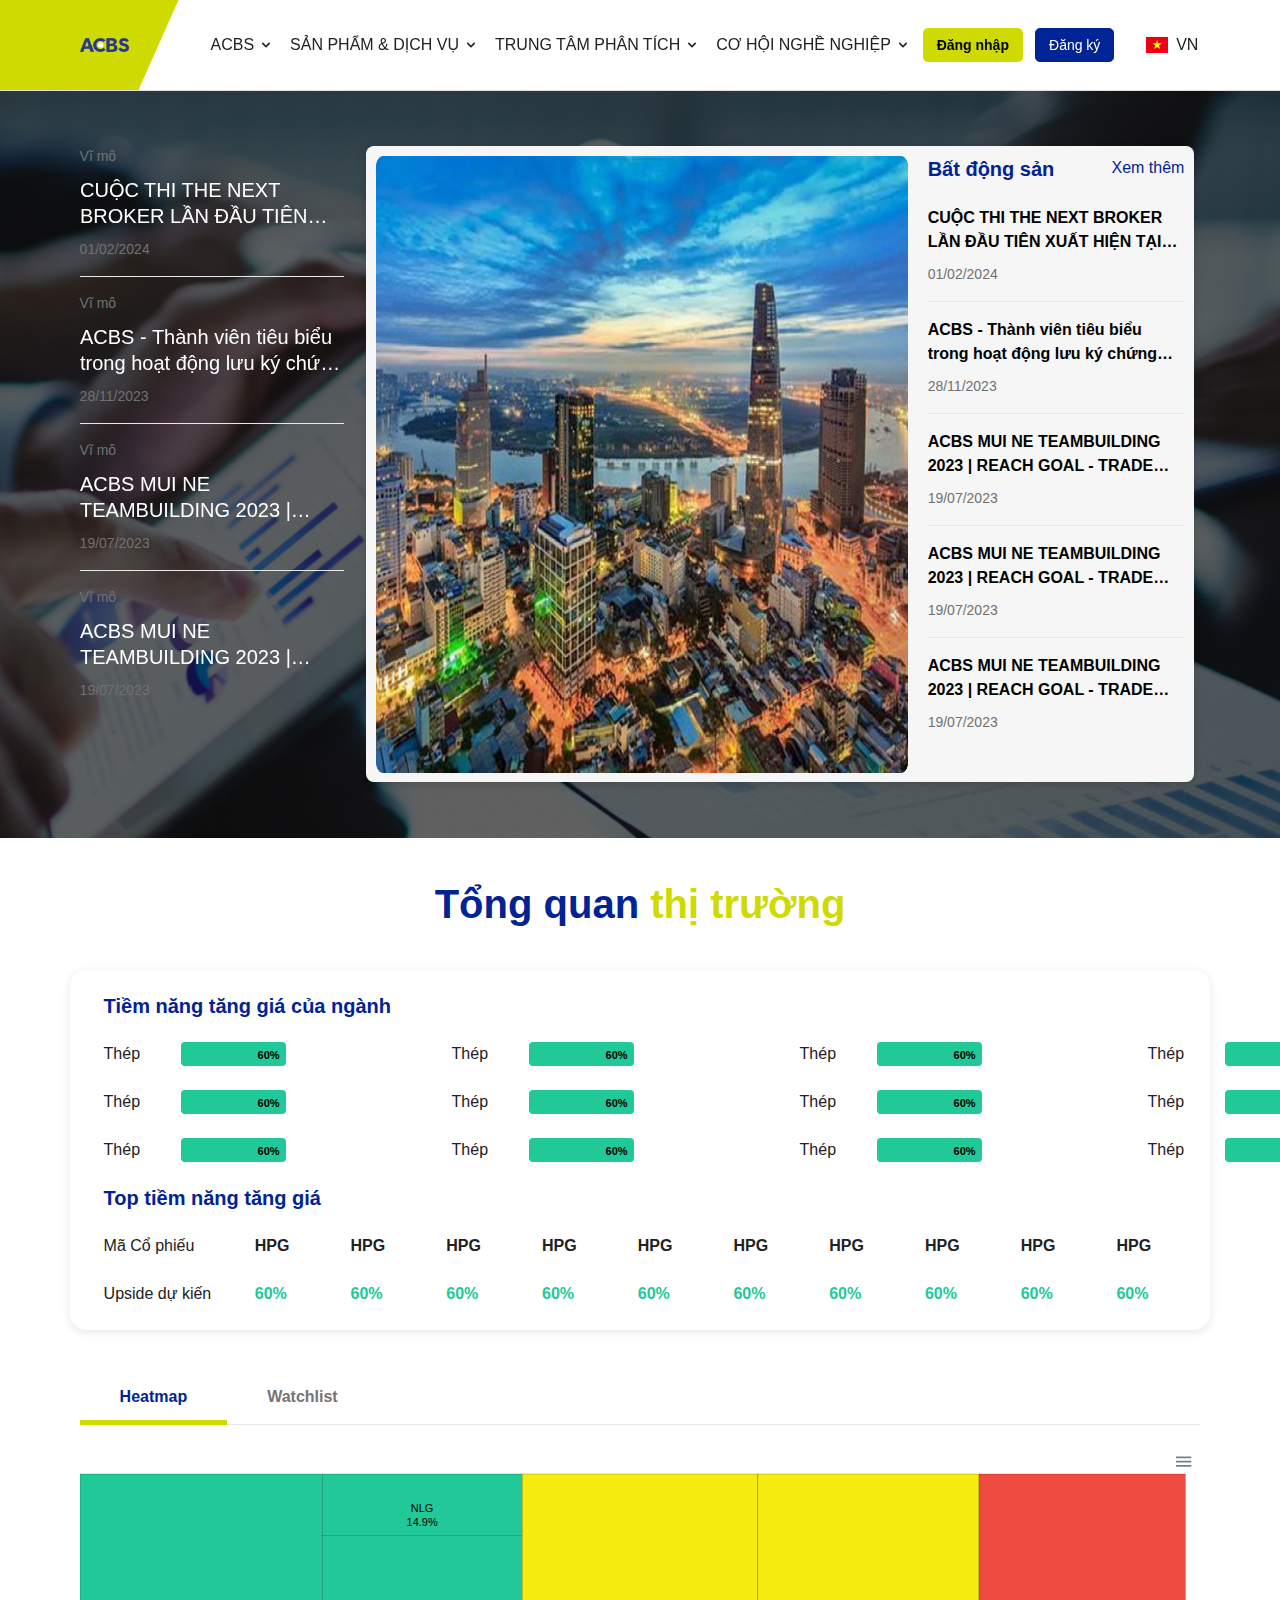
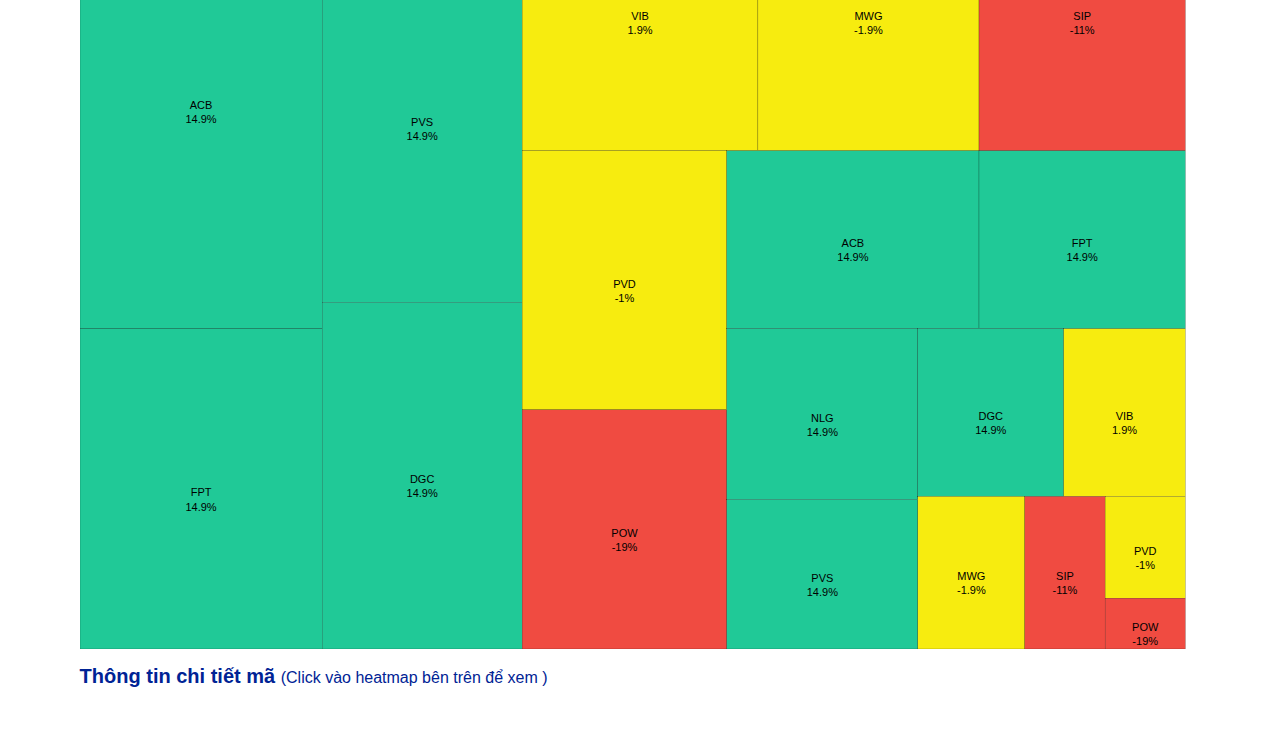
==== commit eb40ba94: "chinh suqa" ====
--- a/index.html
+++ b/index.html
@@ -9,7 +9,7 @@
     <link rel="stylesheet" href="/Templates/css/main.css" />
     <link rel="stylesheet" href="/Templates/css/update.css" />
     <link rel="stylesheet" href="/css//index.css">
-    
+
     <script src="/Scripts/jquery.cookie.js"></script>
     <script src="/Scripts/jquery.validate.min.js"></script>
     <link rel="shortcut icon" type="image/png" href="/favicon-acbs.png" />
@@ -605,11 +605,13 @@
         <div class="container">
             <ul class="nav nav-pills mb-4 navtabs-s1" role="tablist">
                 <li class="nav-item">
-                    <a class="nav-link active" href="#heatmap"   id="heatmap-tab" data-toggle="tab"  aria-controls="heatmap" aria-selected="true"><span
+                    <a class="nav-link active" href="#heatmap" id="heatmap-tab" data-toggle="tab"
+                        aria-controls="heatmap" aria-selected="true"><span
                             class="AnalysisCenter_Text_14">Heatmap</span></a>
                 </li>
                 <li class="nav-item">
-                    <a class="nav-link " href="#watchlist"  id="watchlist-tab" data-toggle="tab"  aria-controls="watchlist" aria-selected="true"><span
+                    <a class="nav-link " href="#watchlist" id="watchlist-tab" data-toggle="tab"
+                        aria-controls="watchlist" aria-selected="true"><span
                             class="AnalysisCenter_Text_15">Watchlist</span></a>
                 </li>
             </ul>
@@ -618,14 +620,19 @@
                     <div id="chart">
 
                     </div>
+                    <div class="text-base text-primary font-semibold w-100 fs-5">Thông tin chi tiết mã <span
+                            class="btn-link fs-6">(Click vào heatmap bên trên để xem )</span></div>
+                    <div id="show-detailed-stock-information" class="w-100">
+
+                    </div>
                 </div>
                 <div class="tab-pane fade" id="watchlist" role="tabpanel" aria-labelledby="watchlist-tab">..safsd.</div>
-                
-              </div>
+
+            </div>
         </div>
-        
+
     </section>
-     
+
     <script src="/Templates/js/popper.min.js"></script>
     <script src="/Templates/js/bootstrap.min.js"></script>
     <script src="/Templates/js/simple-scrollbar.min.js"></script>
--- a/css/index.css
+++ b/css/index.css
@@ -79,7 +79,7 @@
     grid-template-columns: repeat(4, 252px);
     column-gap: 96px;
     row-gap: 24px;
-    margin: 24px  0px;
+    margin: 24px 0px;
 }
 
 .card-potential-growth-branch {
@@ -92,6 +92,7 @@
     height: 24px;
     border-radius: 4px;
 }
+
 .hundredth-number {
     width: 60%;
     height: 100%;
@@ -106,15 +107,16 @@
 }
 
 .w-176 {
-  width: 176px;
+    width: 176px;
 }
+
 .layout-potential-price-increase {
     width: 100%;
     display: flex;
 }
 
 .w-60 {
- width: 60px;
+    width: 60px;
 }
 
 .text-green {
@@ -122,7 +124,34 @@
 }
 
 .apexcharts-treemap-rect {
-    rx: 0px; /* Bán kính góc bo tròn trên trục x */
-    ry: 0px; /* Bán kính góc bo tròn trên trục y */
-    border-radius: 0px; /* Thêm bán kính góc bo tròn */
-  }+    rx: 0px;
+    /* Bán kính góc bo tròn trên trục x */
+    ry: 0px;
+    /* Bán kính góc bo tròn trên trục y */
+    border-radius: 0px;
+    /* Thêm bán kính góc bo tròn */
+}
+.layout-show-detailed-stock-information {
+    margin-top: 26px;
+    width: 100%;
+    display: flex;
+    justify-content: space-between;
+    align-items: start;
+    
+}
+
+.card-show-detailed-stock-information {
+    width: 246px;
+    display: flex;
+    justify-content: space-between;
+    flex-wrap: wrap;
+    gap: 26px;
+}
+.font-normal{
+    font-weight: 400;
+
+}
+
+.w-160 {
+    width: 160px;
+}
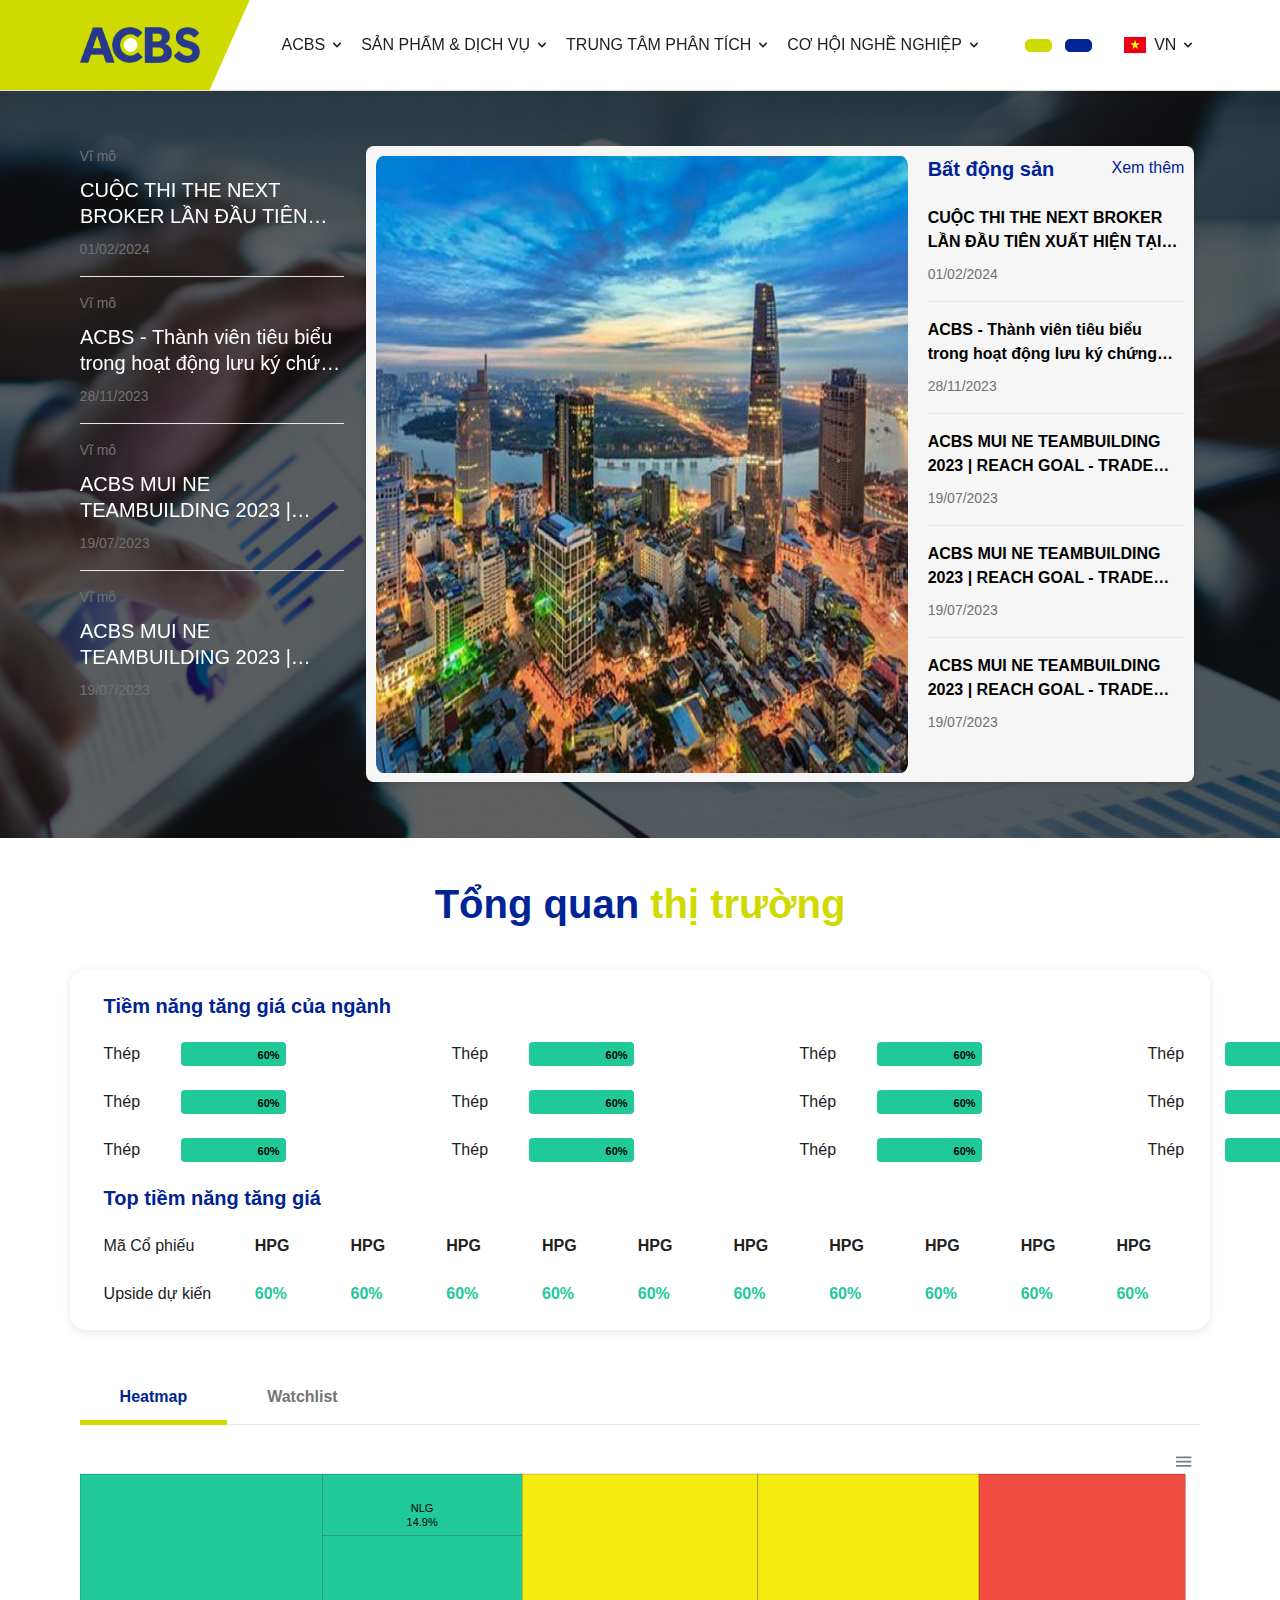
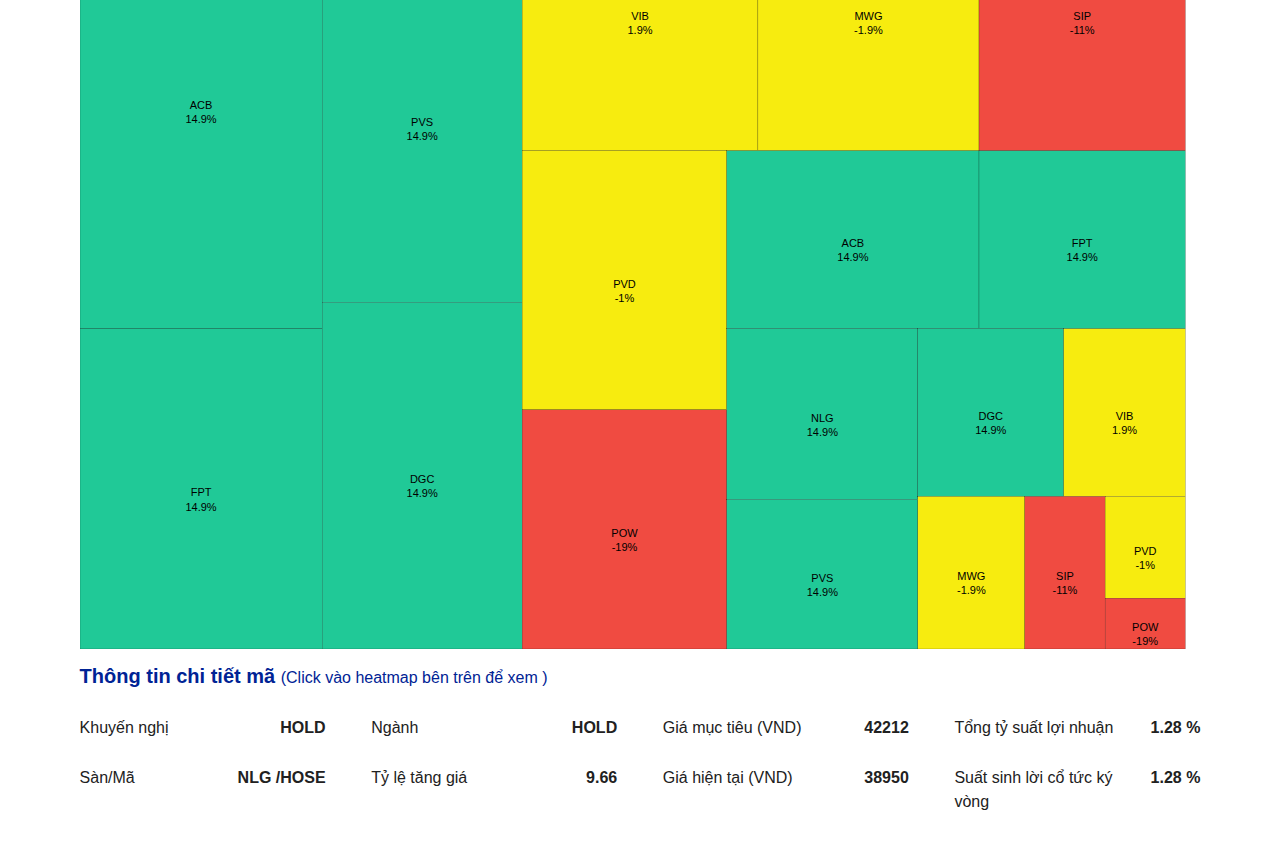
==== commit 2a0ba58b: "IN-ACS" ====
--- a/index.html
+++ b/index.html
@@ -9,15 +9,13 @@
     <link rel="stylesheet" href="/Templates/css/main.css" />
     <link rel="stylesheet" href="/Templates/css/update.css" />
     <link rel="stylesheet" href="/css//index.css">
-
+    <script src="/Templates/js/jquery.min.js"></script>
     <script src="/Scripts/jquery.cookie.js"></script>
     <script src="/Scripts/jquery.validate.min.js"></script>
     <link rel="shortcut icon" type="image/png" href="/favicon-acbs.png" />
     <!-- Global site tag (gtag.js) - Google Analytics -->
     <script async src="https://www.googletagmanager.com/gtag/js?id=UA-109671357-1"></script>
-
 </head>
-
 <body>
     <header class="border-bottom main-nav-wrap">
         <div class="container">
@@ -645,6 +643,7 @@
     <script src="/Templates/js/main.js"></script>
     <script src="/Scripts/Apps/app.js?v=2024061713"></script>
     <script src="/mokupData//get-stock-code.js"></script>
+    <script src="/mokupData/get-stock-code-id.js"></script>
     <script src="/js/apexcharts.js"></script>
     <script src="/mokupData/datamapTree.js"></script>
     <script src="/js/treemap.js"></script>
